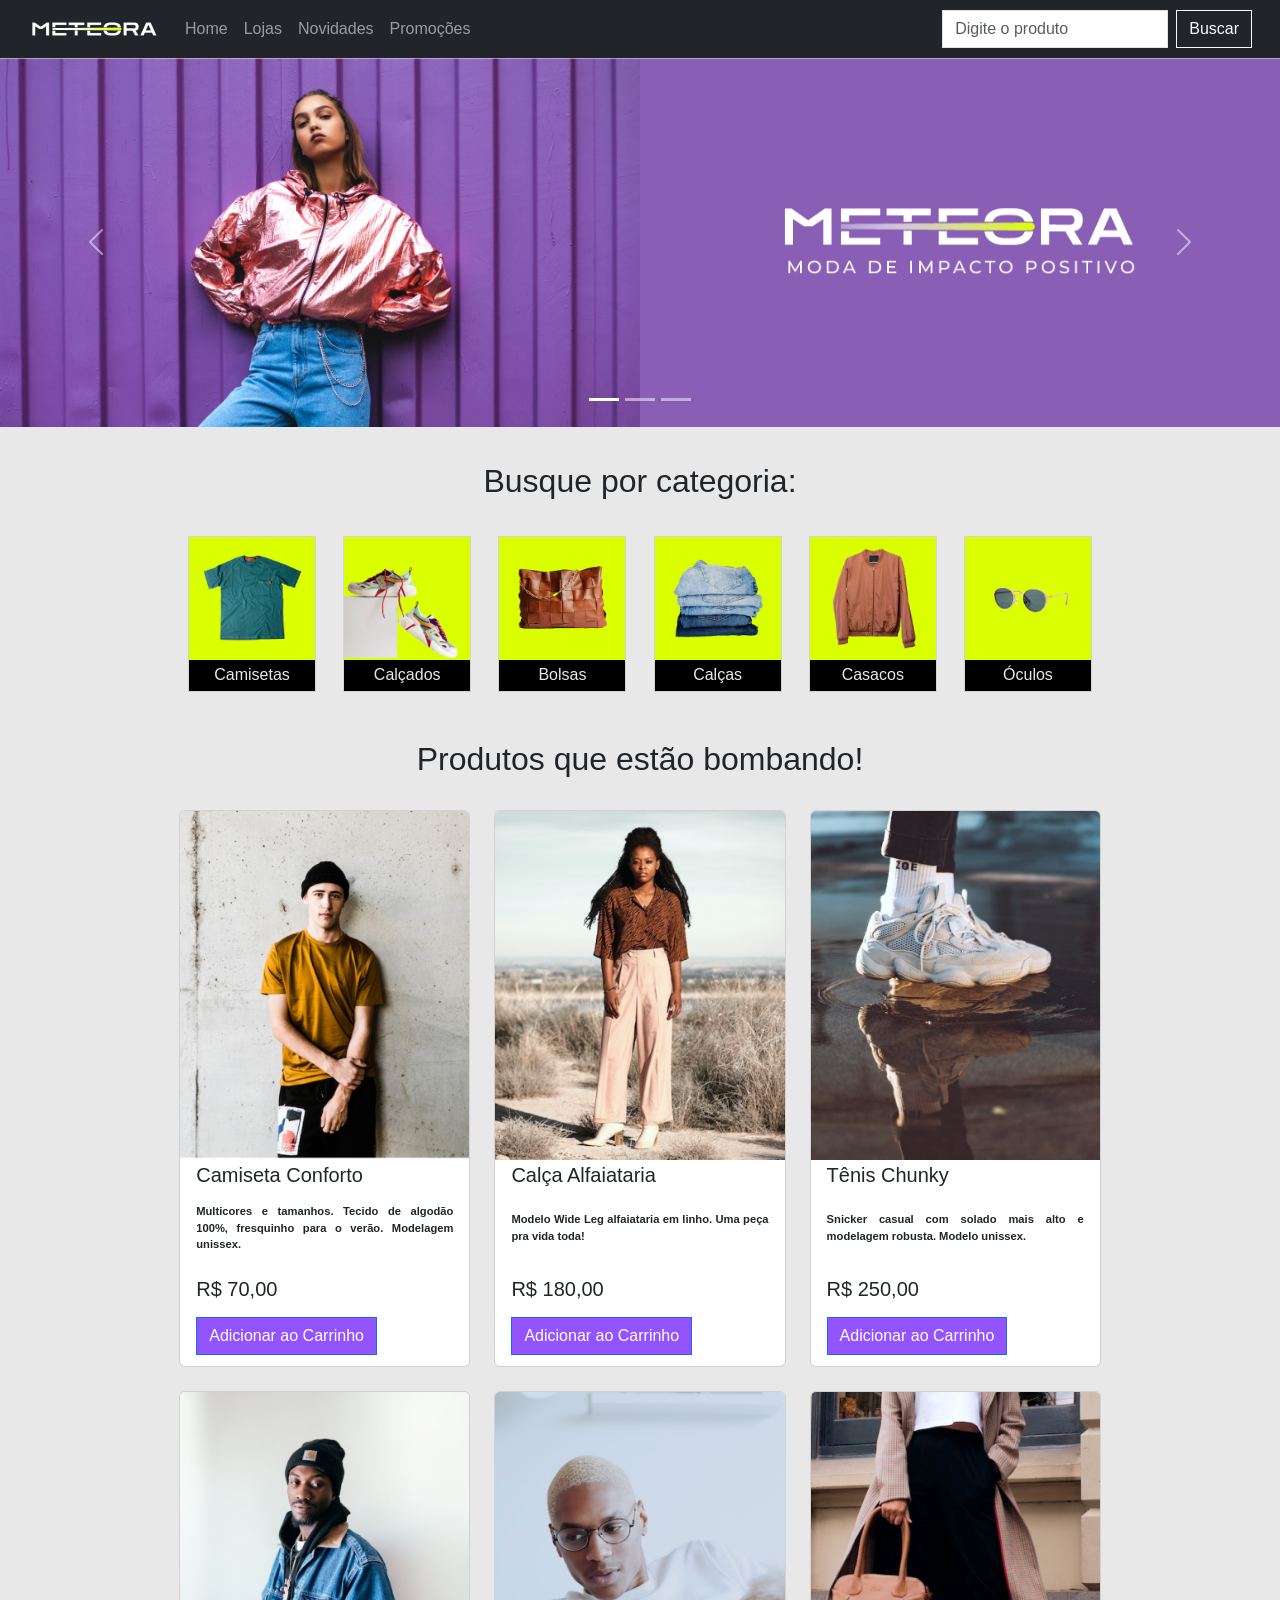
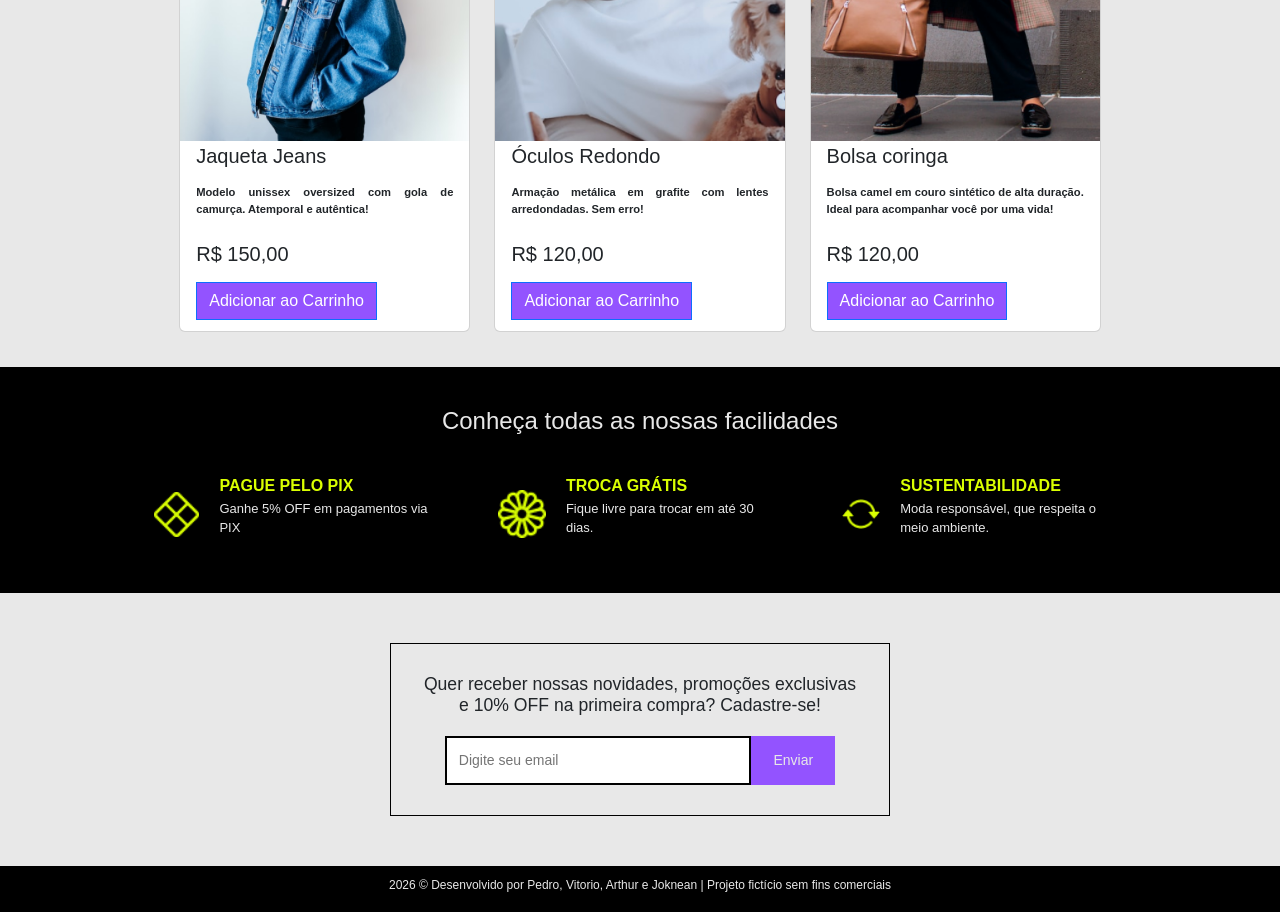
==== index.html @ ca5e9108 "Organização de codigo." ====
<!doctype html>
<html lang="pt-br">
  <head>
    <meta charset="UTF-8" />
    <meta name="viewport" content="width=device-width, initial-scale=1.0" />

    <script
      src="https://cdn.jsdelivr.net/npm/bootstrap@5.3.8/dist/js/bootstrap.bundle.min.js"
      integrity="sha384-FKyoEForCGlyvwx9Hj09JcYn3nv7wiPVlz7YYwJrWVcXK/BmnVDxM+D2scQbITxI"
      crossorigin="anonymous"
    ></script>

    <link
      href="https://cdn.jsdelivr.net/npm/bootstrap@5.3.8/dist/css/bootstrap.min.css"
      rel="stylesheet"
      integrity="sha384-sRIl4kxILFvY47J16cr9ZwB07vP4J8+LH7qKQnuqkuIAvNWLzeN8tE5YBujZqJLB"
      crossorigin="anonymous"
    />

    <link
      rel="shortcut icon"
      href="assets/Favicon-64px.png"
      type="image/x-icon"
    />

    <link rel="stylesheet" href="style/style.css" />
    <title>METEORA</title>
  </head>
  <body>
    <header>
      <nav class="navbar navbar-expand-md bg-dark navbar-dark px-3">
        <div class="container-fluid">
          <a class="navbar-brand" href="#">
            <img
              src="assets/Desktop/Logo%20desktop.png"
              alt="Meteora"
              class="d-none d-md-block"
            />
            <img
              src="assets/Mobile/Logo%20mobile.png"
              alt="Meteora"
              class="d-block d-md-none"
            />
          </a>

          <button
            class="navbar-toggler"
            type="button"
            data-bs-toggle="collapse"
            data-bs-target="#menuNavegacao"
            aria-controls="menuNavegacao"
            aria-expanded="false"
            aria-label="Abrir navegação"
          >
            <span class="navbar-toggler-icon"></span>
          </button>

          <div class="collapse navbar-collapse" id="menuNavegacao">
            <ul class="navbar-nav me-auto mb-2 mb-md-0">
              <li class="nav-item">
                <a class="nav-link active..." aria-current="page" href="#"
                  >Home</a
                >
              </li>
              <li class="nav-item">
                <a class="nav-link" href="#">Lojas</a>
              </li>
              <li class="nav-item dropdown">
                <a
                  class="nav-link dropdown"
                  href="#"
                  role="button"
                  data-bs-toggle="dropdown"
                  aria-expanded="false"
                >
                  Novidades
                </a>
                <ul class="dropdown-menu">
                  <li><a class="dropdown-item" href="#">Coleção Verão</a></li>
                  <li><a class="dropdown-item" href="#">Coleção Inverno</a></li>
                  <li><a class="dropdown-item" href="#">Coleção Outono</a></li>
                  <li><hr class="dropdown-divider" /></li>
                  <li><a class="dropdown-item" href="#">Em Alta</a></li>
                </ul>
              </li>
              <li class="nav-item">
                <a class="nav-link" href="#">Promoções</a>
              </li>
            </ul>

            <form class="d-flex" role="search">
              <input
                class="form-control me-2 rounded-0"
                type="search"
                placeholder="Digite o produto"
                aria-label="Buscar"
              />
              <button class="btn btn-outline-light rounded-0" type="submit">
                Buscar
              </button>
            </form>
          </div>
        </div>
      </nav>

      <div
        id="carouselExampleIndicators"
        class="carousel slide"
        data-bs-ride="carousel"
        data-bs-interval="5000"
      >
        <div class="carousel-indicators">
          <button
            type="button"
            data-bs-target="#carouselExampleIndicators"
            data-bs-slide-to="0"
            class="active"
            aria-current="true"
            aria-label="Slide 1"
          ></button>
          <button
            type="button"
            data-bs-target="#carouselExampleIndicators"
            data-bs-slide-to="1"
            aria-label="Slide 2"
          ></button>
          <button
            type="button"
            data-bs-target="#carouselExampleIndicators"
            data-bs-slide-to="2"
            aria-label="Slide 3"
          ></button>
        </div>
        <div class="carousel-inner">
          <!-- Slide 1 -->
          <div class="carousel-item active">
            <img
              src="assets/Desktop/Banner1.png"
              class="d-block w-100"
              alt="Banner 1"
            />
          </div>
          <!-- Slide 2 -->
          <div class="carousel-item">
            <img
              src="assets/Desktop/Banner2.png"
              class="d-block w-100"
              alt="Banner 2"
            />
            <div
              class="carousel-caption d-none d-md-block text-light"
              style="bottom: auto; top: 50%; transform: translateY(-50%)"
            >
              <h2 class="fw-bold display-5">COLEÇÃO ATEMPORAL</h2>
              <p class="fs-4">Estilo e qualidade para durar.</p>
            </div>
          </div>
          <!-- Slide 3 -->
          <div class="carousel-item">
            <img
              src="assets/Desktop/Banner3.png"
              class="d-block w-100"
              alt="Banner 3"
            />
            <div
              class="carousel-caption d-none d-md-block text-light"
              style="bottom: auto; top: 50%; transform: translateY(-50%)"
            >
              <h2 class="fw-bold display-5">COLEÇÃO ATEMPORAL</h2>
              <p class="fs-4">Alto impacto visual, baixo impacto ambiental!</p>
            </div>
          </div>
        </div>
        <button
          class="carousel-control-prev"
          type="button"
          data-bs-target="#carouselExampleIndicators"
          data-bs-slide="prev"
        >
          <span class="carousel-control-prev-icon" aria-hidden="true"></span>
          <span class="visually-hidden">Previous</span>
        </button>
        <button
          class="carousel-control-next"
          type="button"
          data-bs-target="#carouselExampleIndicators"
          data-bs-slide="next"
        >
          <span class="carousel-control-next-icon" aria-hidden="true"></span>
          <span class="visually-hidden">Next</span>
        </button>
      </div>
    </header>

    <main class="main">
      <section class="main-category">
        <h2 class="category-title">Busque por categoria:</h2>
        <div class="category__cards-container">
          <div class="card" style="width: 8rem">
            <img
              src="assets/Desktop/Categorias/Categoria camiseta.png"
              class="card-img-top"
              alt="imagem de uma camiseta"
            />
            <div class="card-body">
              <p class="card-text">Camisetas</p>
            </div>
          </div>
          <div class="card" style="width: 8rem">
            <img
              src="assets/Desktop/Categorias/Categoria Calçados.png"
              class="card-img-top"
              alt="imagem de um calçado"
            />
            <div class="card-body">
              <p class="card-text">Calçados</p>
            </div>
          </div>
          <div class="card" style="width: 8rem">
            <img
              src="assets/Desktop/Categorias/Categoria Bolsa.png"
              class="card-img-top"
              alt="imagem de uma bolsa"
            />
            <div class="card-body">
              <p class="card-text">Bolsas</p>
            </div>
          </div>
          <div class="card" style="width: 8rem">
            <img
              src="assets/Desktop/Categorias/Categoria calça.png"
              class="card-img-top"
              alt="imagem de uma calça"
            />
            <div class="card-body">
              <p class="card-text">Calças</p>
            </div>
          </div>
          <div class="card" style="width: 8rem">
            <img
              src="assets/Desktop/Categorias/Categoria casacos.png"
              class="card-img-top"
              alt="imagem de um casaco"
            />
            <div class="card-body">
              <p class="card-text">Casacos</p>
            </div>
          </div>
          <div class="card" style="width: 8rem">
            <img
              src="assets/Desktop/Categorias/Categoria óculos.png"
              class="card-img-top"
              alt="imagem de um óculos"
            />
            <div class="card-body">
              <p class="card-text">Óculos</p>
            </div>
          </div>
        </div>
      </section>

      <section class="main-products">
        <h2 class="products-title">Produtos que estão bombando!</h2>
        <div class="products__cards-container">
          <div class="card" style="width: 18.2rem">
            <img
              src="assets/Desktop/Imagens Cards/Camiseta.png"
              class="card-img-top"
              alt="imagem de uma camiseta"
            />
            <div class="card-body">
              <h5 class="card-title">Camiseta Conforto</h5>
              <p class="card-text">
                Multicores e tamanhos. Tecido de algodão 100%, fresquinho para o
                verão. Modelagem unissex.
              </p>
              <h5 class="card-title">R$ 70,00</h5>
              <a
                href="#"
                class="btn btn-primary"
                data-bs-toggle="modal"
                data-bs-target="#modalProduto"
                data-bs-name="Camiseta Conforto"
                data-bs-price="R$ 70,00"
                data-bs-text="Multicores e tamanhos. Tecido de algodão 100%, fresquinho para o verão. Modelagem
              unissex."
                data-bs-image="assets/Desktop/Imagens Cards/Camiseta.png"
                >Adicionar ao Carrinho</a
              >
            </div>
          </div>

          <div class="card" style="width: 18.2rem">
            <img
              src="assets/Desktop/Imagens Cards/Calça.png"
              class="card-img-top"
              alt="imagem de uma calça"
            />
            <div class="card-body">
              <h5 class="card-title">Calça Alfaiataria</h5>
              <p class="card-text">
                Modelo Wide Leg alfaiataria em linho. Uma peça pra vida toda!
              </p>
              <h5 class="card-title">R$ 180,00</h5>
              <a
                href="#"
                class="btn btn-primary"
                data-bs-toggle="modal"
                data-bs-target="#modalProduto"
                data-bs-name="Calça Alfaiataria"
                data-bs-price="R$ 180,00"
                data-bs-text="Modelo Wide Leg alfaiataria em linho. Uma peça pra vida toda!"
                data-bs-image="assets/Desktop/Imagens Cards/Calça.png"
                >Adicionar ao Carrinho</a
              >
            </div>
          </div>

          <div class="card" style="width: 18.2rem">
            <img
              src="assets/Desktop/Imagens Cards/Tenis.png"
              class="card-img-top"
              alt="imagem de um tênis chunky"
            />
            <div class="card-body">
              <h5 class="card-title">Tênis Chunky</h5>
              <p class="card-text">
                Snicker casual com solado mais alto e modelagem robusta. Modelo
                unissex.
              </p>
              <h5 class="card-title">R$ 250,00</h5>
              <a
                href="#"
                class="btn btn-primary"
                data-bs-toggle="modal"
                data-bs-target="#modalProduto"
                data-bs-name="Tênis Chunky"
                data-bs-price="R$ 250,00"
                data-bs-text="Snicker casual com solado mais alto e modelagem robusta. Modelo unissex."
                data-bs-image="assets/Desktop/Imagens Cards/Tenis.png"
                >Adicionar ao Carrinho</a
              >
            </div>
          </div>

          <div class="card" style="width: 18.2rem">
            <img
              src="assets/Desktop/Imagens Cards/Jaqueta.png"
              class="card-img-top"
              alt="imagem de uma jaqueta jeans"
            />
            <div class="card-body">
              <h5 class="card-title">Jaqueta Jeans</h5>
              <p class="card-text">
                Modelo unissex oversized com gola de camurça. Atemporal e
                autêntica!
              </p>
              <h5 class="card-title">R$ 150,00</h5>
              <a
                href="#"
                class="btn btn-primary"
                data-bs-toggle="modal"
                data-bs-target="#modalProduto"
                data-bs-name="Jaqueta Jeans"
                data-bs-price="R$ 150,00"
                data-bs-text="Modelo unissex oversized com gola de camurça. Atemporal e autêntica!"
                data-bs-image="assets/Desktop/Imagens Cards/Jaqueta.png"
                >Adicionar ao Carrinho</a
              >
            </div>
          </div>

          <div class="card" style="width: 18.2rem">
            <img
              src="assets/Desktop/Imagens Cards/óculos.png"
              class="card-img-top"
              alt="imagem de um óculos redondo"
            />
            <div class="card-body">
              <h5 class="card-title">Óculos Redondo</h5>
              <p class="card-text">
                Armação metálica em grafite com lentes arredondadas. Sem erro!
              </p>
              <h5 class="card-title">R$ 120,00</h5>
              <a
                href="#"
                class="btn btn-primary"
                data-bs-toggle="modal"
                data-bs-target="#modalProduto"
                data-bs-name="Óculos Redondo"
                data-bs-price="R$ 120,00"
                data-bs-text="Armação metálica em grafite com lentes arredondadas. Sem erro!"
                data-bs-image="assets/Desktop/Imagens Cards/óculos.png"
                >Adicionar ao Carrinho</a
              >
            </div>
          </div>
          <div class="card" style="width: 18.2rem">
            <img
              src="assets/Desktop/Imagens Cards/Bolsa.png"
              class="card-img-top"
              alt="imagem de uma bolsa de couro sintético marrom"
            />
            <div class="card-body">
              <h5 class="card-title">Bolsa coringa</h5>
              <p class="card-text">
                Bolsa camel em couro sintético de alta duração. Ideal para
                acompanhar você por uma vida!
              </p>
              <h5 class="card-title">R$ 120,00</h5>
              <a
                href="#"
                class="btn btn-primary"
                data-bs-toggle="modal"
                data-bs-target="#modalProduto"
                data-bs-name="Bolsa coringa"
                data-bs-price="R$ 120,00"
                data-bs-text="Bolsa camel em couro sintético de alta duração. Ideal para acompanhar você por uma
              vida!"
                data-bs-image="assets/Desktop/Imagens Cards/Bolsa.png"
                >Adicionar ao Carrinho</a
              >
            </div>
          </div>
        </div>
      </section>
    </main>

    <footer>
      <div id="footer_One">
        <h2 class="footer_header">Conheça todas as nossas facilidades</h2>
        <div class="cards-footer">
          <div class="card-1">
            <img
              class="img-footer"
              src="assets/Desktop/Ícones/x-diamond.png"
              alt="Ícone Pix"
            />
            <div class="textos_footer">
              <h4 class="footer-yellow-font">PAGUE PELO PIX</h4>
              <p>Ganhe 5% OFF em pagamentos via PIX</p>
            </div>
          </div>
          <div class="card-2">
            <img
              class="img-footer"
              src="assets/Desktop/Ícones/flower1.png"
              alt="Ícone Troca"
            />
            <div class="textos_footer">
              <h4 class="footer-yellow-font">TROCA GRÁTIS</h4>
              <p>Fique livre para trocar em até 30 dias.</p>
            </div>
          </div>
          <div class="card-3">
            <img
              class="img-footer"
              src="assets/Desktop/Ícones/arrow-repeat.png"
              alt="Ícone Sustentabilidade"
            />
            <div class="textos_footer">
              <h4 class="footer-yellow-font">SUSTENTABILIDADE</h4>
              <p>Moda responsável, que respeita o meio ambiente.</p>
            </div>
          </div>
        </div>
      </div>
      <div id="footer_Two">
        <div>
          <h3>
            Quer receber nossas novidades, promoções exclusivas e 10% OFF na
            primeira compra? Cadastre-se!
          </h3>
          <form>
            <input
              id="input_value_email"
              placeholder="Digite seu email"
              type="email"
            />

            <button id="input_button_send">Enviar</button>
          </form>
        </div>
      </div>
      <div id="footer_Three">
        <h3>
          2026 © Desenvolvido por Pedro, Vitorio, Arthur e Joknean | Projeto
          fictício sem fins comerciais
        </h3>
      </div>
    </footer>

    <!--modal produtos -->
  </body>
</html>
---- style/style.css ----
@import url(layout/layout.css);
@import url(layout/main.css);
@import url(layout/footer.css);
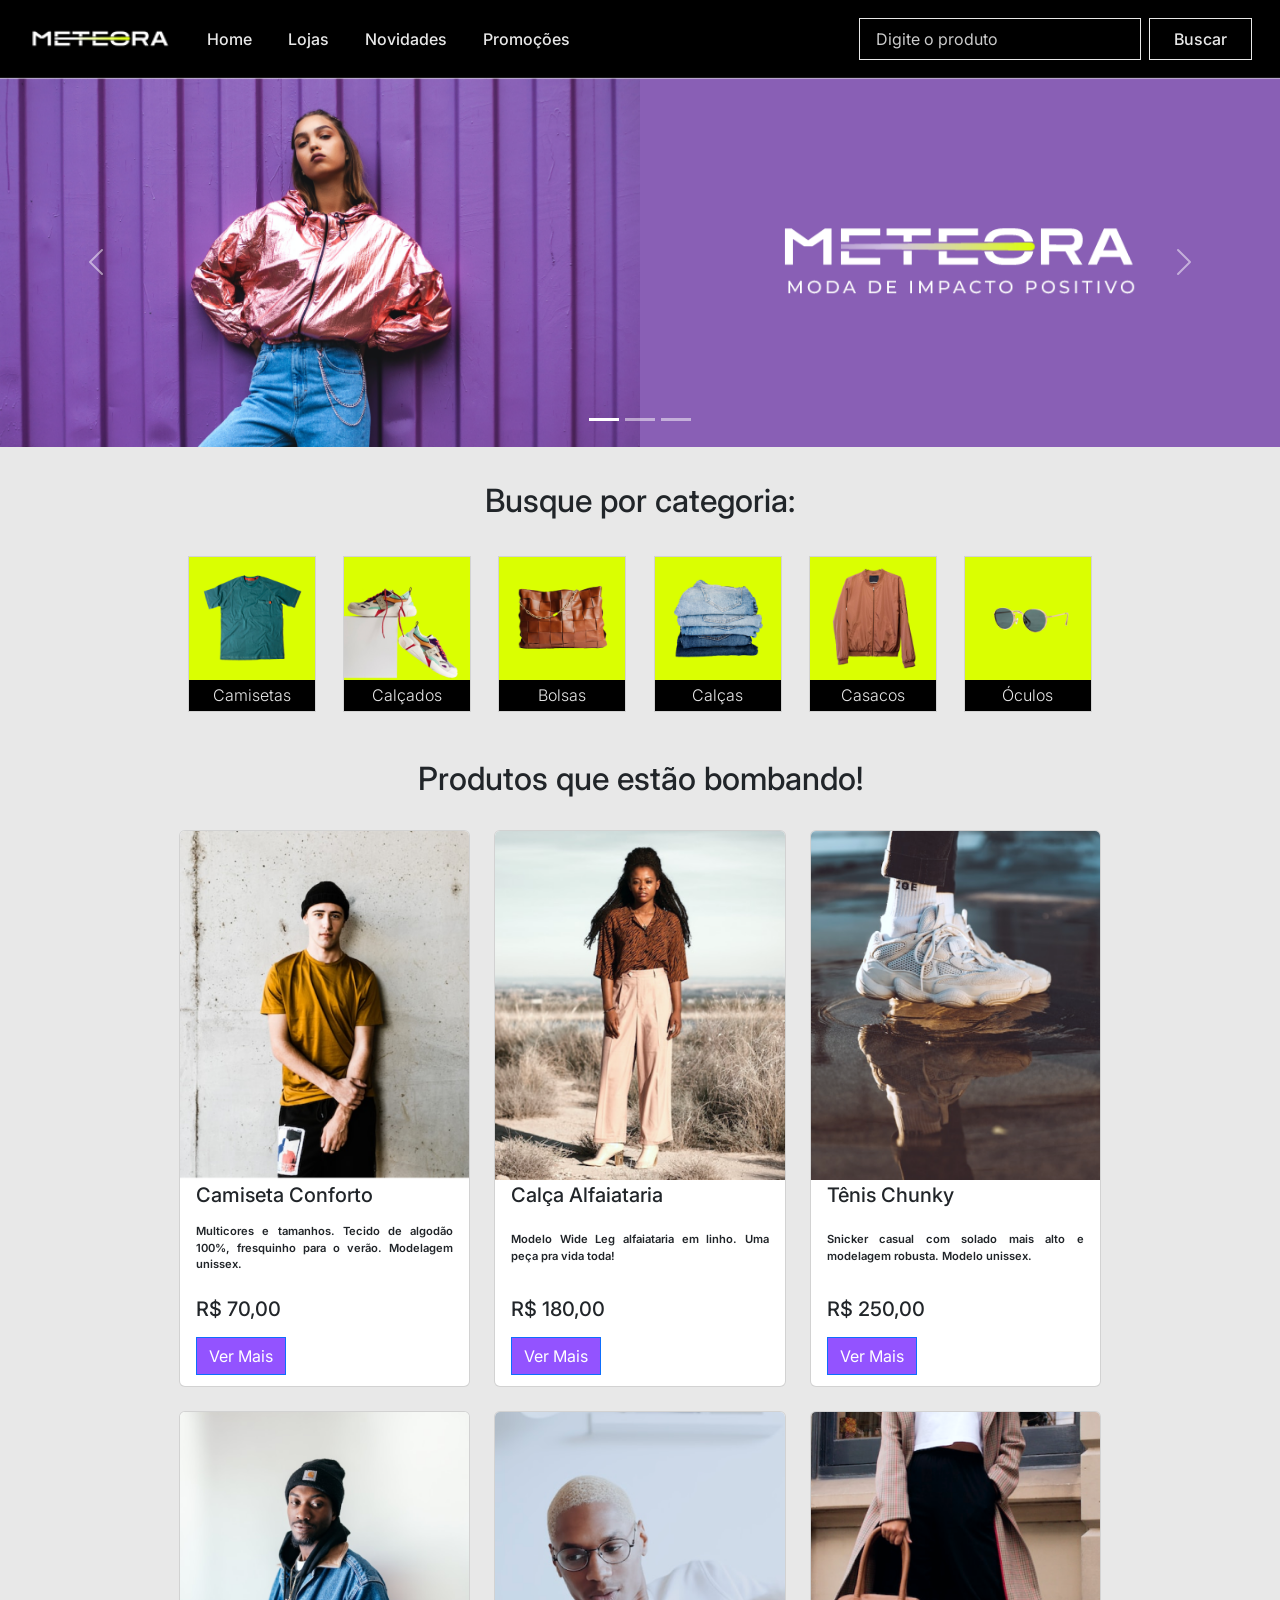
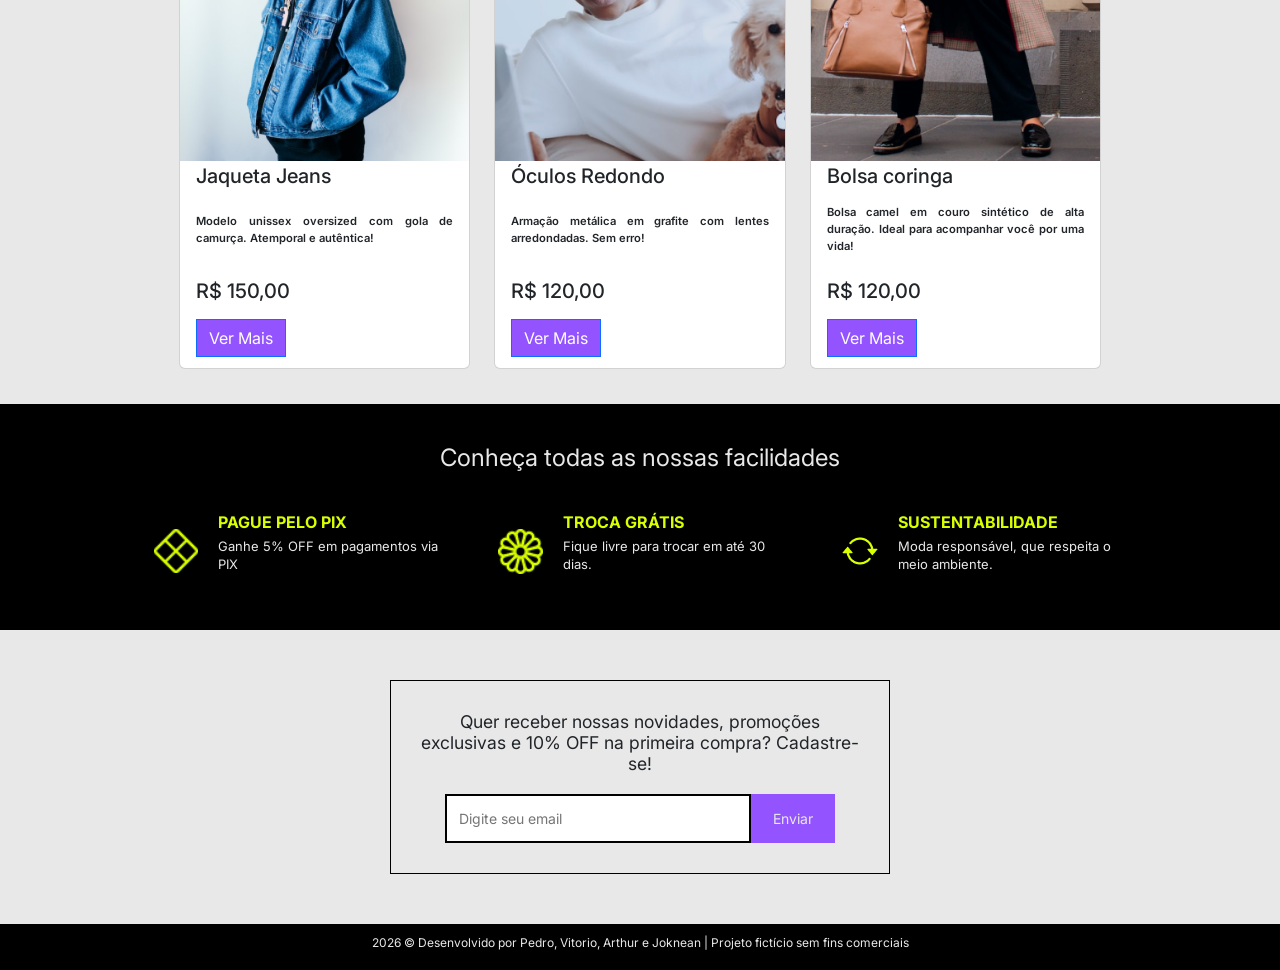
==== commit f4ef3ec7: "UPDT main-04_Finalização total header e ajustes main" ====
--- a/index.html
+++ b/index.html
@@ -1,495 +1,272 @@
 <!doctype html>
 <html lang="pt-br">
-  <head>
-    <meta charset="UTF-8" />
-    <meta name="viewport" content="width=device-width, initial-scale=1.0" />
-
-    <script
-      src="https://cdn.jsdelivr.net/npm/bootstrap@5.3.8/dist/js/bootstrap.bundle.min.js"
-      integrity="sha384-FKyoEForCGlyvwx9Hj09JcYn3nv7wiPVlz7YYwJrWVcXK/BmnVDxM+D2scQbITxI"
-      crossorigin="anonymous"
-    ></script>
-
-    <link
-      href="https://cdn.jsdelivr.net/npm/bootstrap@5.3.8/dist/css/bootstrap.min.css"
-      rel="stylesheet"
-      integrity="sha384-sRIl4kxILFvY47J16cr9ZwB07vP4J8+LH7qKQnuqkuIAvNWLzeN8tE5YBujZqJLB"
-      crossorigin="anonymous"
-    />
-
-    <link
-      rel="shortcut icon"
-      href="assets/Favicon-64px.png"
-      type="image/x-icon"
-    />
-
-    <link rel="stylesheet" href="style/style.css" />
-    <title>METEORA</title>
-  </head>
-  <body>
-    <header>
-      <nav class="navbar navbar-expand-md bg-dark navbar-dark px-3">
-        <div class="container-fluid">
-          <a class="navbar-brand" href="#">
-            <img
-              src="assets/Desktop/Logo%20desktop.png"
-              alt="Meteora"
-              class="d-none d-md-block"
-            />
-            <img
-              src="assets/Mobile/Logo%20mobile.png"
-              alt="Meteora"
-              class="d-block d-md-none"
-            />
-          </a>
-
-          <button
-            class="navbar-toggler"
-            type="button"
-            data-bs-toggle="collapse"
-            data-bs-target="#menuNavegacao"
-            aria-controls="menuNavegacao"
-            aria-expanded="false"
-            aria-label="Abrir navegação"
-          >
-            <span class="navbar-toggler-icon"></span>
-          </button>
-
-          <div class="collapse navbar-collapse" id="menuNavegacao">
-            <ul class="navbar-nav me-auto mb-2 mb-md-0">
-              <li class="nav-item">
-                <a class="nav-link active..." aria-current="page" href="#"
-                  >Home</a
-                >
-              </li>
-              <li class="nav-item">
-                <a class="nav-link" href="#">Lojas</a>
-              </li>
-              <li class="nav-item dropdown">
-                <a
-                  class="nav-link dropdown"
-                  href="#"
-                  role="button"
-                  data-bs-toggle="dropdown"
-                  aria-expanded="false"
-                >
-                  Novidades
-                </a>
-                <ul class="dropdown-menu">
-                  <li><a class="dropdown-item" href="#">Coleção Verão</a></li>
-                  <li><a class="dropdown-item" href="#">Coleção Inverno</a></li>
-                  <li><a class="dropdown-item" href="#">Coleção Outono</a></li>
-                  <li><hr class="dropdown-divider" /></li>
-                  <li><a class="dropdown-item" href="#">Em Alta</a></li>
-                </ul>
-              </li>
-              <li class="nav-item">
-                <a class="nav-link" href="#">Promoções</a>
-              </li>
-            </ul>
-
-            <form class="d-flex" role="search">
-              <input
-                class="form-control me-2 rounded-0"
-                type="search"
-                placeholder="Digite o produto"
-                aria-label="Buscar"
-              />
-              <button class="btn btn-outline-light rounded-0" type="submit">
-                Buscar
-              </button>
-            </form>
-          </div>
-        </div>
-      </nav>
-
-      <div
-        id="carouselExampleIndicators"
-        class="carousel slide"
-        data-bs-ride="carousel"
-        data-bs-interval="5000"
-      >
-        <div class="carousel-indicators">
-          <button
-            type="button"
-            data-bs-target="#carouselExampleIndicators"
-            data-bs-slide-to="0"
-            class="active"
-            aria-current="true"
-            aria-label="Slide 1"
-          ></button>
-          <button
-            type="button"
-            data-bs-target="#carouselExampleIndicators"
-            data-bs-slide-to="1"
-            aria-label="Slide 2"
-          ></button>
-          <button
-            type="button"
-            data-bs-target="#carouselExampleIndicators"
-            data-bs-slide-to="2"
-            aria-label="Slide 3"
-          ></button>
-        </div>
-        <div class="carousel-inner">
-          <!-- Slide 1 -->
-          <div class="carousel-item active">
-            <img
-              src="assets/Desktop/Banner1.png"
-              class="d-block w-100"
-              alt="Banner 1"
-            />
-          </div>
-          <!-- Slide 2 -->
-          <div class="carousel-item">
-            <img
-              src="assets/Desktop/Banner2.png"
-              class="d-block w-100"
-              alt="Banner 2"
-            />
-            <div
-              class="carousel-caption d-none d-md-block text-light"
-              style="bottom: auto; top: 50%; transform: translateY(-50%)"
-            >
-              <h2 class="fw-bold display-5">COLEÇÃO ATEMPORAL</h2>
-              <p class="fs-4">Estilo e qualidade para durar.</p>
-            </div>
-          </div>
-          <!-- Slide 3 -->
-          <div class="carousel-item">
-            <img
-              src="assets/Desktop/Banner3.png"
-              class="d-block w-100"
-              alt="Banner 3"
-            />
-            <div
-              class="carousel-caption d-none d-md-block text-light"
-              style="bottom: auto; top: 50%; transform: translateY(-50%)"
-            >
-              <h2 class="fw-bold display-5">COLEÇÃO ATEMPORAL</h2>
-              <p class="fs-4">Alto impacto visual, baixo impacto ambiental!</p>
-            </div>
-          </div>
-        </div>
-        <button
-          class="carousel-control-prev"
-          type="button"
-          data-bs-target="#carouselExampleIndicators"
-          data-bs-slide="prev"
-        >
-          <span class="carousel-control-prev-icon" aria-hidden="true"></span>
-          <span class="visually-hidden">Previous</span>
+
+<head>
+  <meta charset="UTF-8" />
+  <meta name="viewport" content="width=device-width, initial-scale=1.0" />
+
+  <link href="https://cdn.jsdelivr.net/npm/bootstrap@5.3.3/dist/css/bootstrap.min.css" rel="stylesheet"
+    integrity="sha384-QWTKZyjpPEjISv5WaRU9OFeRpok6YctnYmDr5pNlyT2bRjXh0JMhjY6hW+ALEwIH" crossorigin="anonymous">
+
+  <link rel="stylesheet" href="style/style.css" />
+  <link rel="shortcut icon" href="assets/Favicon-64px.png" type="image/x-icon" />
+  <title>METEORA</title>
+  <script src="https://cdn.jsdelivr.net/npm/bootstrap@5.3.3/dist/js/bootstrap.bundle.min.js"
+    integrity="sha384-YvpcrYf0tY3lHB60NNkmXc5s9fDVZLESaAA55NDzOxhy9GkcIdslK1eN7N6jIeHz" crossorigin="anonymous"
+    defer></script>
+</head>
+
+<body>
+  <header>
+    <nav class="navbar navbar-expand-md bg-dark navbar-dark px-3">
+      <div class="container-fluid">
+
+        <a class="navbar-brand" href="#">
+          <img src="assets/Desktop/Logo%20desktop.png" alt="Meteora" class="d-none d-md-block" />
+          <img src="assets/Mobile/Logo%20mobile.png" alt="Meteora" class="d-block d-md-none" />
+        </a>
+
+
+        <button class="navbar-toggler" type="button" data-bs-toggle="collapse" data-bs-target="#menuNavegacao"
+          aria-controls="menuNavegacao" aria-expanded="false" aria-label="Abrir navegação">
+          <span class="navbar-toggler-icon"></span>
         </button>
-        <button
-          class="carousel-control-next"
-          type="button"
-          data-bs-target="#carouselExampleIndicators"
-          data-bs-slide="next"
-        >
-          <span class="carousel-control-next-icon" aria-hidden="true"></span>
-          <span class="visually-hidden">Next</span>
-        </button>
-      </div>
-    </header>
-
-    <main class="main">
-      <section class="main-category">
-        <h2 class="category-title">Busque por categoria:</h2>
-        <div class="category__cards-container">
-          <div class="card" style="width: 8rem">
-            <img
-              src="assets/Desktop/Categorias/Categoria camiseta.png"
-              class="card-img-top"
-              alt="imagem de uma camiseta"
-            />
-            <div class="card-body">
-              <p class="card-text">Camisetas</p>
-            </div>
-          </div>
-          <div class="card" style="width: 8rem">
-            <img
-              src="assets/Desktop/Categorias/Categoria Calçados.png"
-              class="card-img-top"
-              alt="imagem de um calçado"
-            />
-            <div class="card-body">
-              <p class="card-text">Calçados</p>
-            </div>
-          </div>
-          <div class="card" style="width: 8rem">
-            <img
-              src="assets/Desktop/Categorias/Categoria Bolsa.png"
-              class="card-img-top"
-              alt="imagem de uma bolsa"
-            />
-            <div class="card-body">
-              <p class="card-text">Bolsas</p>
-            </div>
-          </div>
-          <div class="card" style="width: 8rem">
-            <img
-              src="assets/Desktop/Categorias/Categoria calça.png"
-              class="card-img-top"
-              alt="imagem de uma calça"
-            />
-            <div class="card-body">
-              <p class="card-text">Calças</p>
-            </div>
-          </div>
-          <div class="card" style="width: 8rem">
-            <img
-              src="assets/Desktop/Categorias/Categoria casacos.png"
-              class="card-img-top"
-              alt="imagem de um casaco"
-            />
-            <div class="card-body">
-              <p class="card-text">Casacos</p>
-            </div>
-          </div>
-          <div class="card" style="width: 8rem">
-            <img
-              src="assets/Desktop/Categorias/Categoria óculos.png"
-              class="card-img-top"
-              alt="imagem de um óculos"
-            />
-            <div class="card-body">
-              <p class="card-text">Óculos</p>
-            </div>
-          </div>
-        </div>
-      </section>
-
-      <section class="main-products">
-        <h2 class="products-title">Produtos que estão bombando!</h2>
-        <div class="products__cards-container">
-          <div class="card" style="width: 18.2rem">
-            <img
-              src="assets/Desktop/Imagens Cards/Camiseta.png"
-              class="card-img-top"
-              alt="imagem de uma camiseta"
-            />
-            <div class="card-body">
-              <h5 class="card-title">Camiseta Conforto</h5>
-              <p class="card-text">
-                Multicores e tamanhos. Tecido de algodão 100%, fresquinho para o
-                verão. Modelagem unissex.
-              </p>
-              <h5 class="card-title">R$ 70,00</h5>
-              <a
-                href="#"
-                class="btn btn-primary"
-                data-bs-toggle="modal"
-                data-bs-target="#modalProduto"
-                data-bs-name="Camiseta Conforto"
-                data-bs-price="R$ 70,00"
-                data-bs-text="Multicores e tamanhos. Tecido de algodão 100%, fresquinho para o verão. Modelagem
-              unissex."
-                data-bs-image="assets/Desktop/Imagens Cards/Camiseta.png"
-                >Adicionar ao Carrinho</a
-              >
-            </div>
-          </div>
-
-          <div class="card" style="width: 18.2rem">
-            <img
-              src="assets/Desktop/Imagens Cards/Calça.png"
-              class="card-img-top"
-              alt="imagem de uma calça"
-            />
-            <div class="card-body">
-              <h5 class="card-title">Calça Alfaiataria</h5>
-              <p class="card-text">
-                Modelo Wide Leg alfaiataria em linho. Uma peça pra vida toda!
-              </p>
-              <h5 class="card-title">R$ 180,00</h5>
-              <a
-                href="#"
-                class="btn btn-primary"
-                data-bs-toggle="modal"
-                data-bs-target="#modalProduto"
-                data-bs-name="Calça Alfaiataria"
-                data-bs-price="R$ 180,00"
-                data-bs-text="Modelo Wide Leg alfaiataria em linho. Uma peça pra vida toda!"
-                data-bs-image="assets/Desktop/Imagens Cards/Calça.png"
-                >Adicionar ao Carrinho</a
-              >
-            </div>
-          </div>
-
-          <div class="card" style="width: 18.2rem">
-            <img
-              src="assets/Desktop/Imagens Cards/Tenis.png"
-              class="card-img-top"
-              alt="imagem de um tênis chunky"
-            />
-            <div class="card-body">
-              <h5 class="card-title">Tênis Chunky</h5>
-              <p class="card-text">
-                Snicker casual com solado mais alto e modelagem robusta. Modelo
-                unissex.
-              </p>
-              <h5 class="card-title">R$ 250,00</h5>
-              <a
-                href="#"
-                class="btn btn-primary"
-                data-bs-toggle="modal"
-                data-bs-target="#modalProduto"
-                data-bs-name="Tênis Chunky"
-                data-bs-price="R$ 250,00"
-                data-bs-text="Snicker casual com solado mais alto e modelagem robusta. Modelo unissex."
-                data-bs-image="assets/Desktop/Imagens Cards/Tenis.png"
-                >Adicionar ao Carrinho</a
-              >
-            </div>
-          </div>
-
-          <div class="card" style="width: 18.2rem">
-            <img
-              src="assets/Desktop/Imagens Cards/Jaqueta.png"
-              class="card-img-top"
-              alt="imagem de uma jaqueta jeans"
-            />
-            <div class="card-body">
-              <h5 class="card-title">Jaqueta Jeans</h5>
-              <p class="card-text">
-                Modelo unissex oversized com gola de camurça. Atemporal e
-                autêntica!
-              </p>
-              <h5 class="card-title">R$ 150,00</h5>
-              <a
-                href="#"
-                class="btn btn-primary"
-                data-bs-toggle="modal"
-                data-bs-target="#modalProduto"
-                data-bs-name="Jaqueta Jeans"
-                data-bs-price="R$ 150,00"
-                data-bs-text="Modelo unissex oversized com gola de camurça. Atemporal e autêntica!"
-                data-bs-image="assets/Desktop/Imagens Cards/Jaqueta.png"
-                >Adicionar ao Carrinho</a
-              >
-            </div>
-          </div>
-
-          <div class="card" style="width: 18.2rem">
-            <img
-              src="assets/Desktop/Imagens Cards/óculos.png"
-              class="card-img-top"
-              alt="imagem de um óculos redondo"
-            />
-            <div class="card-body">
-              <h5 class="card-title">Óculos Redondo</h5>
-              <p class="card-text">
-                Armação metálica em grafite com lentes arredondadas. Sem erro!
-              </p>
-              <h5 class="card-title">R$ 120,00</h5>
-              <a
-                href="#"
-                class="btn btn-primary"
-                data-bs-toggle="modal"
-                data-bs-target="#modalProduto"
-                data-bs-name="Óculos Redondo"
-                data-bs-price="R$ 120,00"
-                data-bs-text="Armação metálica em grafite com lentes arredondadas. Sem erro!"
-                data-bs-image="assets/Desktop/Imagens Cards/óculos.png"
-                >Adicionar ao Carrinho</a
-              >
-            </div>
-          </div>
-          <div class="card" style="width: 18.2rem">
-            <img
-              src="assets/Desktop/Imagens Cards/Bolsa.png"
-              class="card-img-top"
-              alt="imagem de uma bolsa de couro sintético marrom"
-            />
-            <div class="card-body">
-              <h5 class="card-title">Bolsa coringa</h5>
-              <p class="card-text">
-                Bolsa camel em couro sintético de alta duração. Ideal para
-                acompanhar você por uma vida!
-              </p>
-              <h5 class="card-title">R$ 120,00</h5>
-              <a
-                href="#"
-                class="btn btn-primary"
-                data-bs-toggle="modal"
-                data-bs-target="#modalProduto"
-                data-bs-name="Bolsa coringa"
-                data-bs-price="R$ 120,00"
-                data-bs-text="Bolsa camel em couro sintético de alta duração. Ideal para acompanhar você por uma
-              vida!"
-                data-bs-image="assets/Desktop/Imagens Cards/Bolsa.png"
-                >Adicionar ao Carrinho</a
-              >
-            </div>
-          </div>
-        </div>
-      </section>
-    </main>
-
-    <footer>
-      <div id="footer_One">
-        <h2 class="footer_header">Conheça todas as nossas facilidades</h2>
-        <div class="cards-footer">
-          <div class="card-1">
-            <img
-              class="img-footer"
-              src="assets/Desktop/Ícones/x-diamond.png"
-              alt="Ícone Pix"
-            />
-            <div class="textos_footer">
-              <h4 class="footer-yellow-font">PAGUE PELO PIX</h4>
-              <p>Ganhe 5% OFF em pagamentos via PIX</p>
-            </div>
-          </div>
-          <div class="card-2">
-            <img
-              class="img-footer"
-              src="assets/Desktop/Ícones/flower1.png"
-              alt="Ícone Troca"
-            />
-            <div class="textos_footer">
-              <h4 class="footer-yellow-font">TROCA GRÁTIS</h4>
-              <p>Fique livre para trocar em até 30 dias.</p>
-            </div>
-          </div>
-          <div class="card-3">
-            <img
-              class="img-footer"
-              src="assets/Desktop/Ícones/arrow-repeat.png"
-              alt="Ícone Sustentabilidade"
-            />
-            <div class="textos_footer">
-              <h4 class="footer-yellow-font">SUSTENTABILIDADE</h4>
-              <p>Moda responsável, que respeita o meio ambiente.</p>
-            </div>
-          </div>
-        </div>
-      </div>
-      <div id="footer_Two">
-        <div>
-          <h3>
-            Quer receber nossas novidades, promoções exclusivas e 10% OFF na
-            primeira compra? Cadastre-se!
-          </h3>
-          <form>
-            <input
-              id="input_value_email"
-              placeholder="Digite seu email"
-              type="email"
-            />
-
-            <button id="input_button_send">Enviar</button>
+
+
+        <div class="collapse navbar-collapse" id="menuNavegacao">
+          <ul class="navbar-nav me-auto mb-2 mb-md-0">
+            <li class="nav-item">
+              <a class="nav-link active..." aria-current="page" href="#">Home</a>
+            </li>
+            <li class="nav-item">
+              <a class="nav-link" href="#">Lojas</a>
+            </li>
+            <li class="nav-item dropdown">
+              <a class="nav-link dropdown" href="#" role="button" data-bs-toggle="dropdown" aria-expanded="false">
+                Novidades
+              </a>
+              <ul class="dropdown-menu">
+                <li><a class="dropdown-item" href="#catalog">Coleção Verão</a></li>
+                <li><a class="dropdown-item" href="#catalog">Coleção Inverno</a></li>
+                <li><a class="dropdown-item" href="#catalog">Coleção Outono</a></li>
+                <li>
+                  <hr class="dropdown-divider">
+                </li>
+                <li><a class="dropdown-item" href="#catalog">Em Alta</a></li>
+              </ul>
+            </li>
+            <li class="nav-item">
+              <a class="nav-link" href="#footer_Two">Promoções</a>
+            </li>
+          </ul>
+
+          <form class="d-flex" role="search">
+            <input class="form-control me-2 rounded-0" type="search" placeholder="Digite o produto" aria-label="Buscar">
+            <button class="btn btn-outline-light rounded-0" type="submit">Buscar</button>
           </form>
         </div>
       </div>
-      <div id="footer_Three">
+    </nav>
+
+
+    <div id="carouselExampleIndicators" class="carousel slide" data-bs-ride="carousel" data-bs-interval="5000">
+      <div class="carousel-indicators">
+        <button type="button" data-bs-target="#carouselExampleIndicators" data-bs-slide-to="0" class="active"
+          aria-current="true" aria-label="Slide 1"></button>
+        <button type="button" data-bs-target="#carouselExampleIndicators" data-bs-slide-to="1"
+          aria-label="Slide 2"></button>
+        <button type="button" data-bs-target="#carouselExampleIndicators" data-bs-slide-to="2"
+          aria-label="Slide 3"></button>
+      </div>
+      <div class="carousel-inner">
+        <!-- Slide 1 -->
+        <div class="carousel-item active">
+          <img src="assets/Desktop/Banner1.png" class="d-block w-100" alt="Banner 1">
+        </div>
+        <!-- Slide 2 -->
+        <div class="carousel-item">
+          <img src="assets/Desktop/Banner2.png" class="d-block w-100" alt="Banner 2">
+          <div class="carousel-caption d-none d-md-block text-light"
+            style="bottom: auto; top: 50%; transform: translateY(-50%);">
+            <h2 class="fw-bold display-5">COLEÇÃO ATEMPORAL</h2>
+            <p class="fs-4">Estilo e qualidade para durar.</p>
+          </div>
+        </div>
+        <!-- Slide 3 -->
+        <div class="carousel-item">
+          <img src="assets/Desktop/Banner3.png" class="d-block w-100" alt="Banner 3">
+          <div class="carousel-caption d-none d-md-block text-light"
+            style="bottom: auto; top: 50%; transform: translateY(-50%);">
+            <h2 class="fw-bold display-5">COLEÇÃO ATEMPORAL</h2>
+            <p class="fs-4">Alto impacto visual, baixo impacto ambiental!</p>
+          </div>
+        </div>
+      </div>
+      <button class="carousel-control-prev" type="button" data-bs-target="#carouselExampleIndicators"
+        data-bs-slide="prev">
+        <span class="carousel-control-prev-icon" aria-hidden="true"></span>
+        <span class="visually-hidden">Previous</span>
+      </button>
+      <button class="carousel-control-next" type="button" data-bs-target="#carouselExampleIndicators"
+        data-bs-slide="next">
+        <span class="carousel-control-next-icon" aria-hidden="true"></span>
+        <span class="visually-hidden">Next</span>
+      </button>
+    </div>
+  </header>
+
+  <main class="main">
+    <section class="main-category">
+      <h2 class="category-title">Busque por categoria:</h2>
+      <div class="category__cards-container">
+        <div class="card" style="width: 8rem;">
+          <img src="assets/Desktop/Categorias/Categoria camiseta.png" class="card-img-top" alt="imagem de uma camiseta">
+          <div class="card-body">
+            <p class="card-text">Camisetas</p>
+          </div>
+        </div>
+        <div class="card" style="width: 8rem;">
+          <img src="assets/Desktop/Categorias/Categoria Calçados.png" class="card-img-top" alt="imagem de um calçado">
+          <div class="card-body">
+            <p class="card-text">Calçados</p>
+          </div>
+        </div>
+        <div class="card" style="width: 8rem;">
+          <img src="assets/Desktop/Categorias/Categoria Bolsa.png" class="card-img-top" alt="imagem de uma bolsa">
+          <div class="card-body">
+            <p class="card-text">Bolsas</p>
+          </div>
+        </div>
+        <div class="card" style="width: 8rem;">
+          <img src="assets/Desktop/Categorias/Categoria calça.png" class="card-img-top" alt="imagem de uma calça">
+          <div class="card-body">
+            <p class="card-text">Calças</p>
+          </div>
+        </div>
+        <div class="card" style="width: 8rem;">
+          <img src="assets/Desktop/Categorias/Categoria casacos.png" class="card-img-top" alt="imagem de um casaco">
+          <div class="card-body">
+            <p class="card-text">Casacos</p>
+          </div>
+        </div>
+        <div class="card" style="width: 8rem;">
+          <img src="assets/Desktop/Categorias/Categoria óculos.png" class="card-img-top" alt="imagem de um óculos">
+          <div class="card-body">
+            <p class="card-text">Óculos</p>
+          </div>
+        </div>
+      </div>
+    </section>
+
+    <section id="catalog" class="main-products">
+      <h2 class="products-title">Produtos que estão bombando!</h2>
+      <div class="products__cards-container">
+        <div class="card" style="width: 18.2rem">
+          <img src="assets/Desktop/Imagens Cards/Camiseta.png" class="card-img-top" alt="imagem de uma camiseta">
+          <div class="card-body">
+            <h5 class="card-title">Camiseta Conforto</h5>
+            <p class="card-text">Multicores e tamanhos. Tecido de algodão 100%, fresquinho para o verão. Modelagem
+              unissex.</p>
+            <h5 class="card-title">R$ 70,00</h5>
+            <a href="#" class="btn btn-primary">Ver Mais</a>
+          </div>
+        </div>
+        <div class="card" style="width: 18.2rem">
+          <img src="assets/Desktop/Imagens Cards/Calça.png" class="card-img-top" alt="imagem de uma calça">
+          <div class="card-body">
+            <h5 class="card-title">Calça Alfaiataria</h5>
+            <p class="card-text">Modelo Wide Leg alfaiataria em linho. Uma peça pra vida toda!</p>
+            <h5 class="card-title">R$ 180,00</h5>
+            <a href="#" class="btn btn-primary">Ver Mais</a>
+          </div>
+        </div>
+        <div class="card" style="width: 18.2rem">
+          <img src="assets/Desktop/Imagens Cards/Tenis.png" class="card-img-top" alt="imagem de um tênis chunky">
+          <div class="card-body">
+            <h5 class="card-title">Tênis Chunky</h5>
+            <p class="card-text">Snicker casual com solado mais alto e modelagem robusta. Modelo unissex.</p>
+            <h5 class="card-title">R$ 250,00</h5>
+            <a href="#" class="btn btn-primary">Ver Mais</a>
+          </div>
+        </div>
+        <div class="card" style="width: 18.2rem">
+          <img src="assets/Desktop/Imagens Cards/Jaqueta.png" class="card-img-top" alt="imagem de uma jaqueta jeans">
+          <div class="card-body">
+            <h5 class="card-title">Jaqueta Jeans</h5>
+            <p class="card-text">Modelo unissex oversized com gola de camurça. Atemporal e autêntica!</p>
+            <h5 class="card-title">R$ 150,00</h5>
+            <a href="#" class="btn btn-primary">Ver Mais</a>
+          </div>
+        </div>
+        <div class="card" style="width: 18.2rem">
+          <img src="assets/Desktop/Imagens Cards/óculos.png" class="card-img-top" alt="imagem de um óculos redondo">
+          <div class="card-body">
+            <h5 class="card-title">Óculos Redondo</h5>
+            <p class="card-text">Armação metálica em grafite com lentes arredondadas. Sem erro!</p>
+            <h5 class="card-title">R$ 120,00</h5>
+            <a href="#" class="btn btn-primary">Ver Mais</a>
+          </div>
+        </div>
+        <div class="card" style="width: 18.2rem">
+          <img src="assets/Desktop/Imagens Cards/Bolsa.png" class="card-img-top"
+            alt="imagem de uma bolsa de couro sintético marrom">
+          <div class="card-body">
+            <h5 class="card-title">Bolsa coringa</h5>
+            <p class="card-text">Bolsa camel em couro sintético de alta duração. Ideal para acompanhar você por uma
+              vida!</p>
+            <h5 class="card-title">R$ 120,00</h5>
+            <a href="#" class="btn btn-primary">Ver Mais</a>
+          </div>
+        </div>
+      </div>
+    </section>
+  </main>
+
+  <footer>
+    <div id="footer_One">
+      <h2 class="footer_header">Conheça todas as nossas facilidades</h2>
+      <div class="cards-footer">
+        <div class="card-1">
+          <img class="img-footer" src="assets/Desktop/Ícones/x-diamond.png" alt="Ícone Pix" />
+          <div class="textos_footer">
+            <h4 class="footer-yellow-font">PAGUE PELO PIX</h4>
+            <p>Ganhe 5% OFF em pagamentos via PIX</p>
+          </div>
+        </div>
+        <div class="card-2">
+          <img class="img-footer" src="assets/Desktop/Ícones/flower1.png" alt="Ícone Troca" />
+          <div class="textos_footer">
+            <h4 class="footer-yellow-font">TROCA GRÁTIS</h4>
+            <p>Fique livre para trocar em até 30 dias.</p>
+          </div>
+        </div>
+        <div class="card-3">
+          <img class="img-footer" src="assets/Desktop/Ícones/arrow-repeat.png" alt="Ícone Sustentabilidade" />
+          <div class="textos_footer">
+            <h4 class="footer-yellow-font">SUSTENTABILIDADE</h4>
+            <p>Moda responsável, que respeita o meio ambiente.</p>
+          </div>
+        </div>
+      </div>
+    </div>
+    <div id="footer_Two">
+      <div>
         <h3>
-          2026 © Desenvolvido por Pedro, Vitorio, Arthur e Joknean | Projeto
-          fictício sem fins comerciais
+          Quer receber nossas novidades, promoções exclusivas e 10% OFF na
+          primeira compra? Cadastre-se!
         </h3>
-      </div>
-    </footer>
-
-    <!--modal produtos -->
-  </body>
-</html>
+        <form><input id="input_value_email" placeholder="Digite seu email" type="email" />
+          <button id="input_button_send">Enviar</button>
+        </form>
+      </div>
+    </div>
+    <div id="footer_Three">
+      <h3>
+        2026 © Desenvolvido por Pedro, Vitorio, Arthur e Joknean | Projeto
+        fictício sem fins comerciais
+      </h3>
+    </div>
+  </footer>
+</body>
+
+</html>
--- a/style/style.css
+++ b/style/style.css
@@ -1,3 +1,4 @@
 @import url(layout/layout.css);
+@import url(layout/header.css);
 @import url(layout/main.css);
-@import url(layout/footer.css);
+@import url(layout/footer.css);
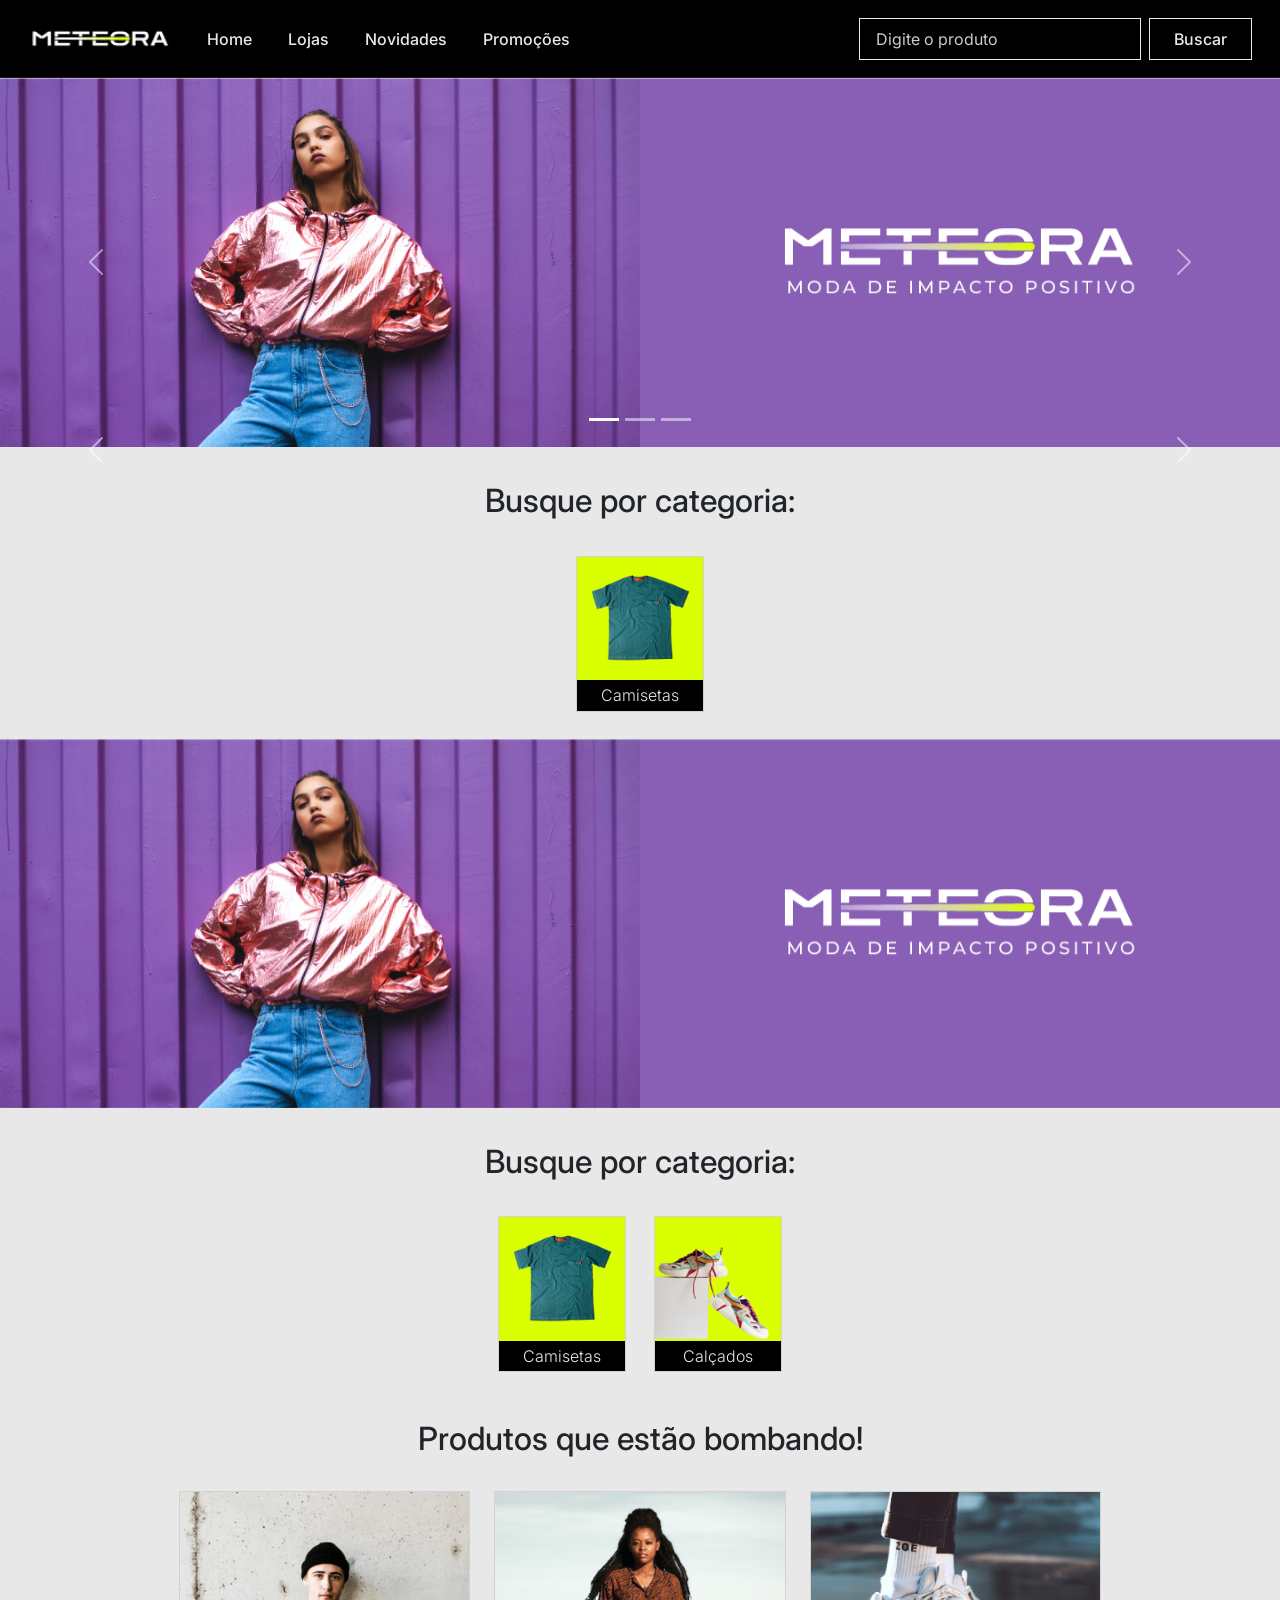
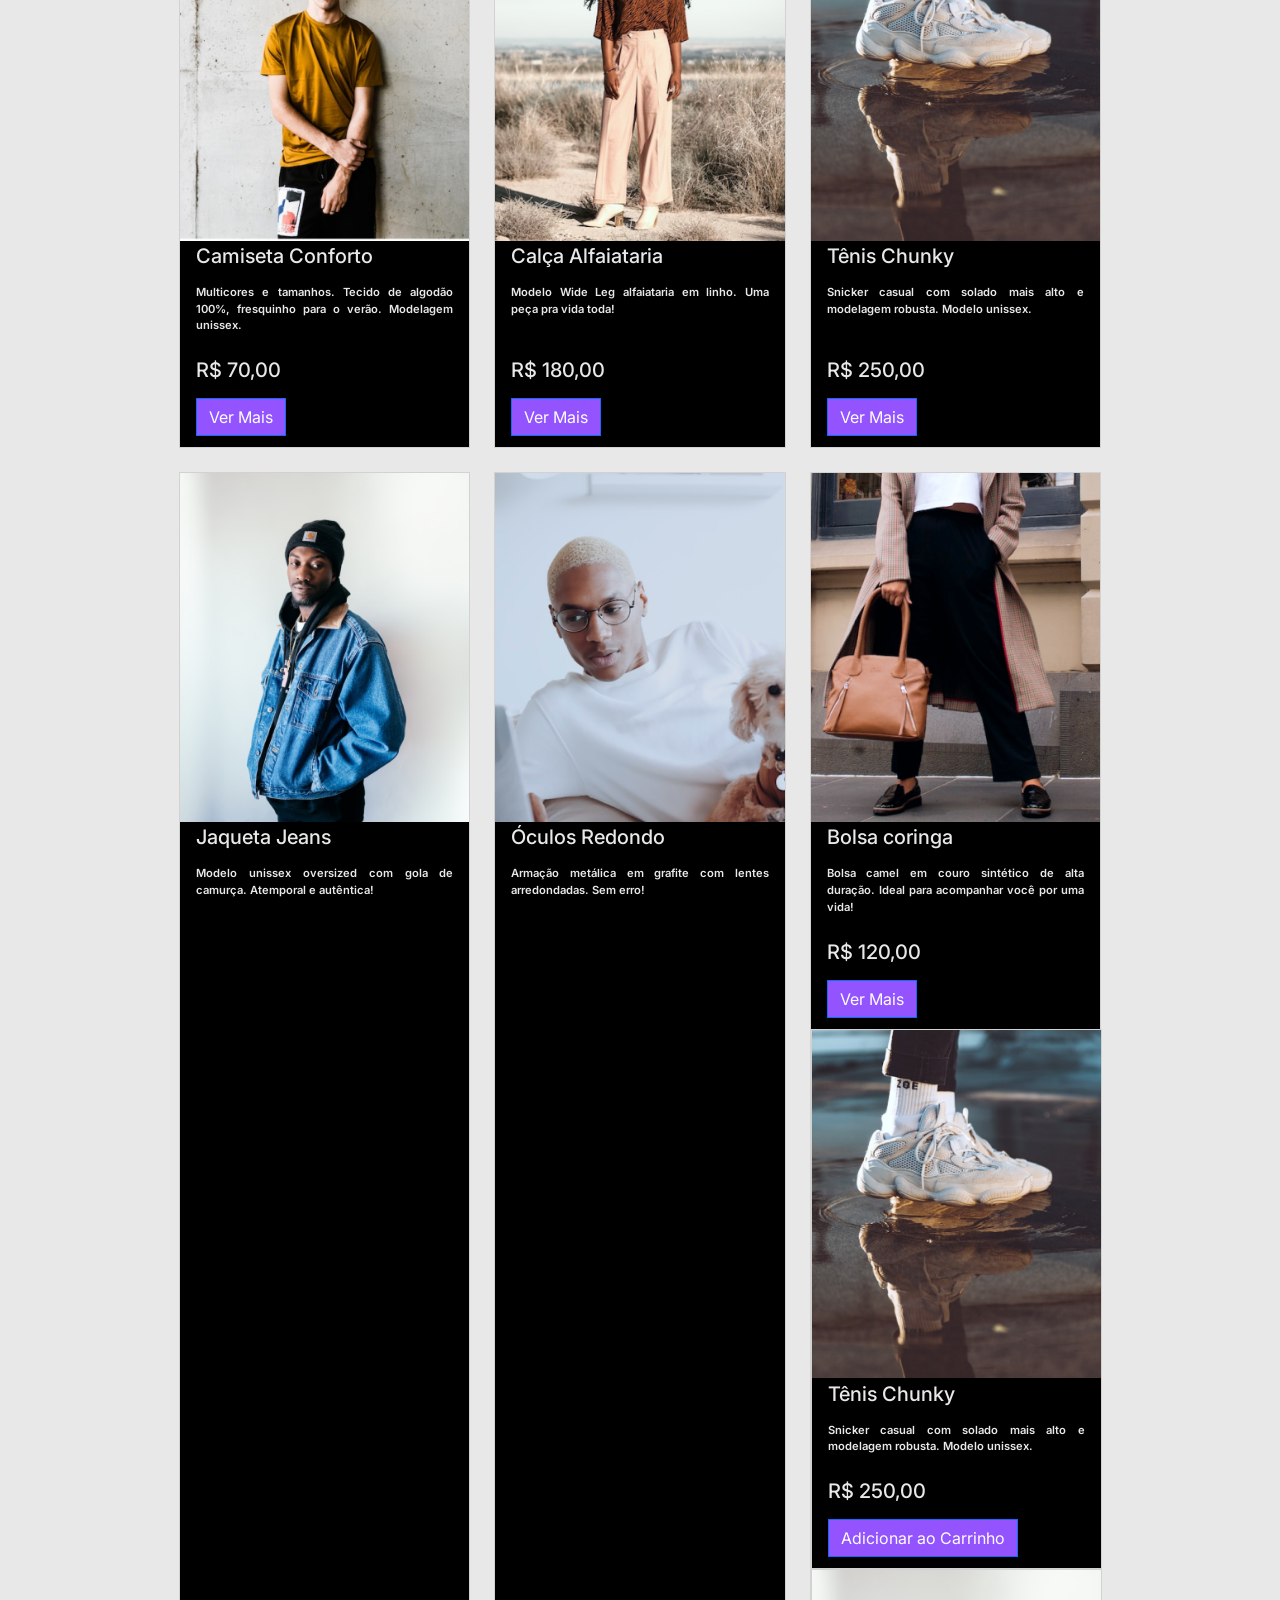
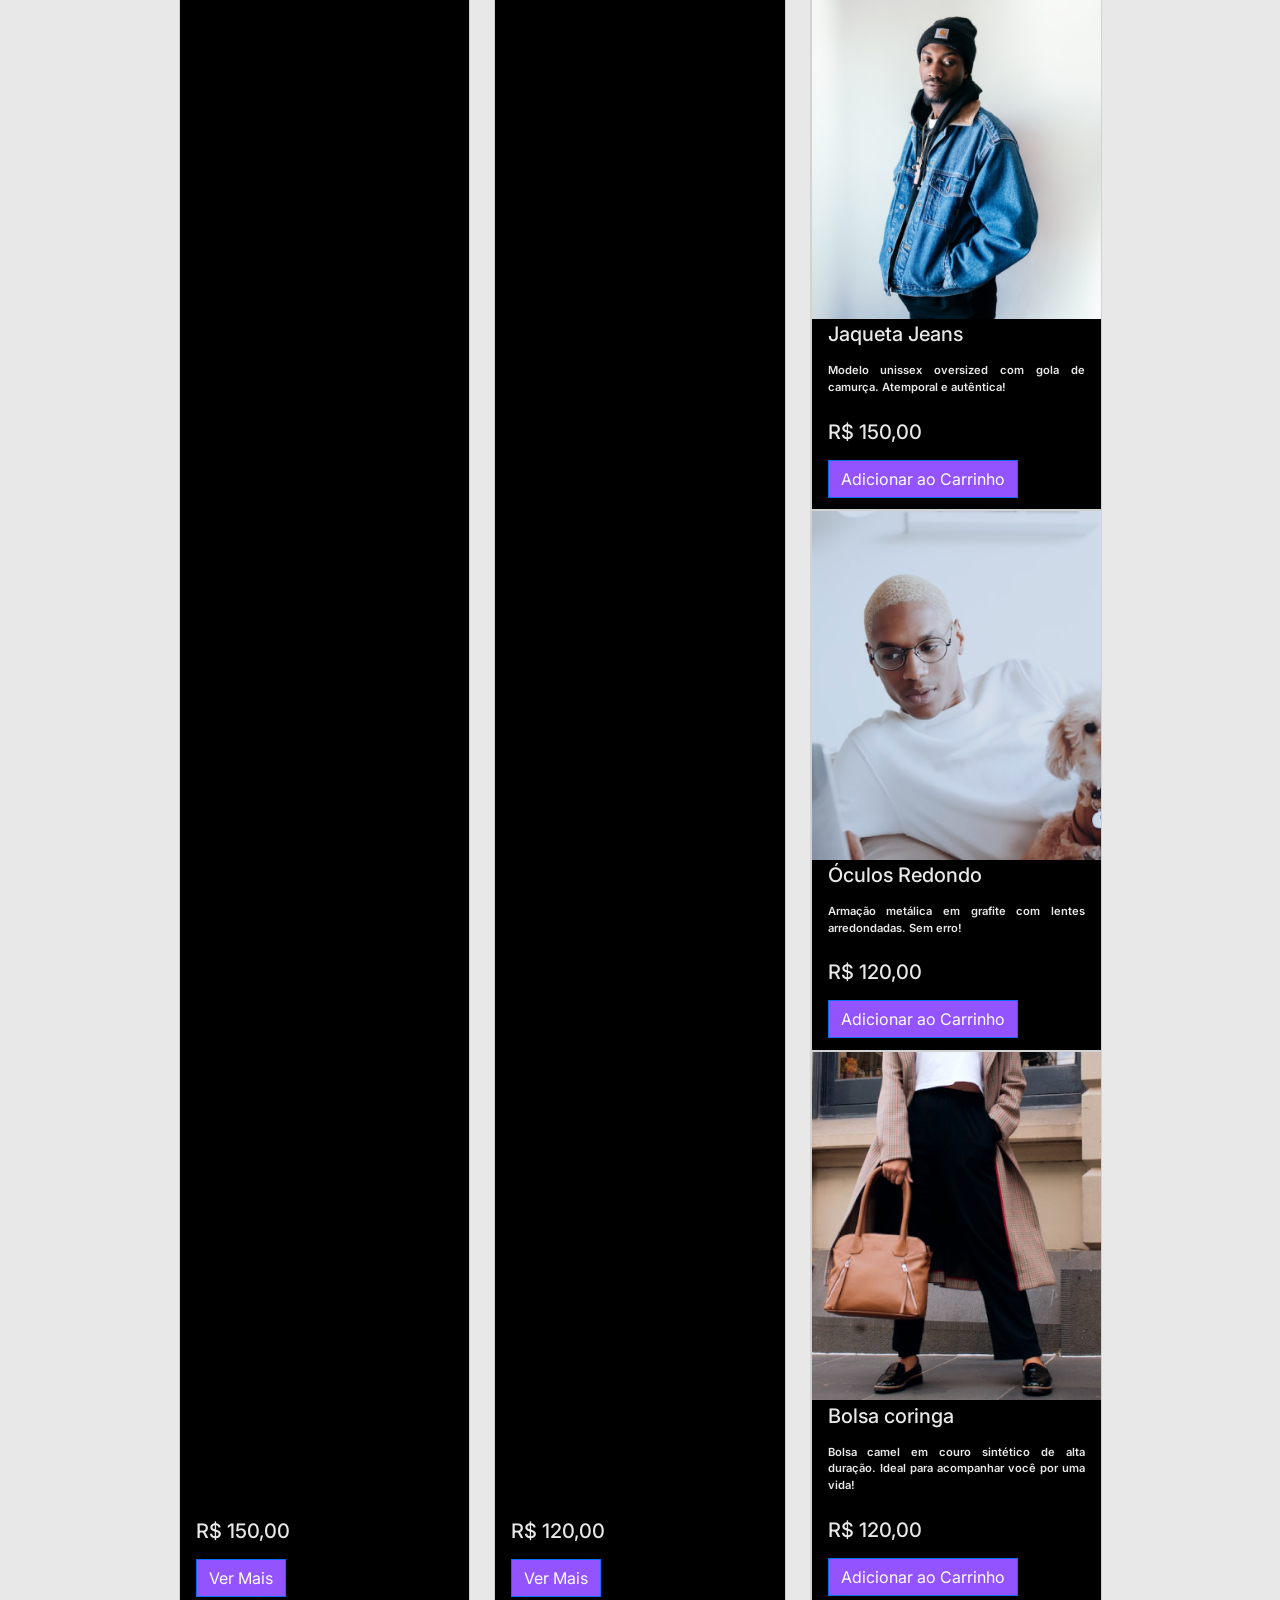
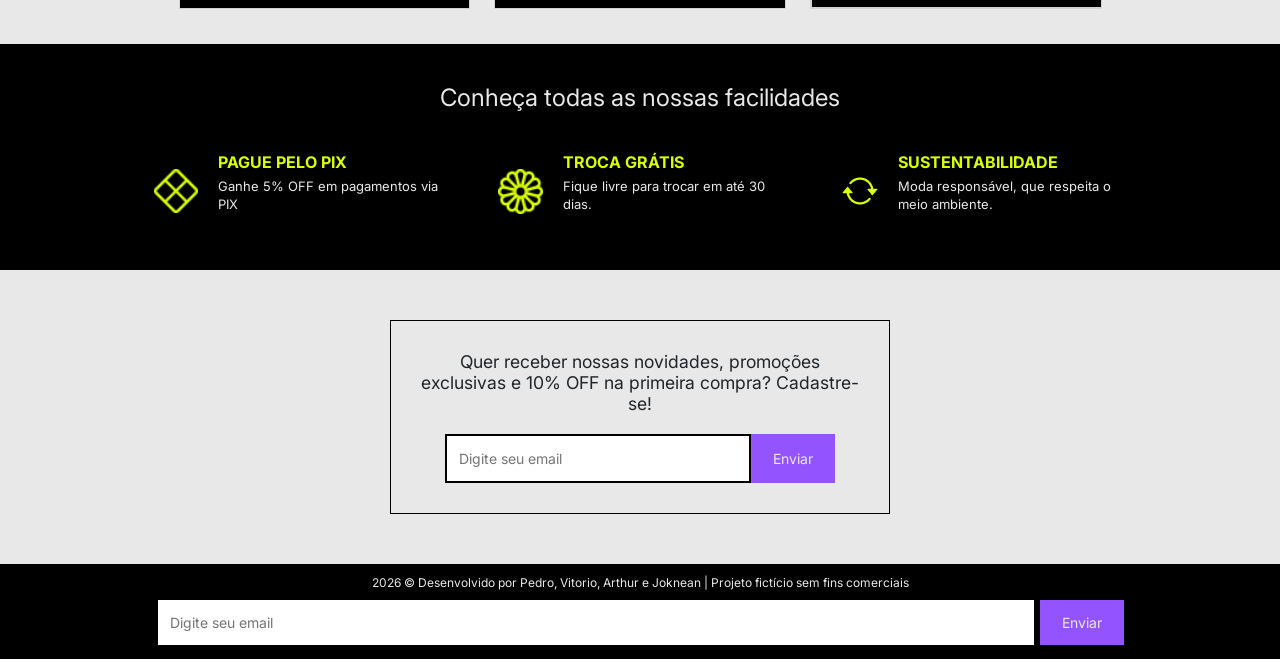
==== commit 1e09b9f6: "Merge branch 'master' into joknean_main" ====
--- a/index.html
+++ b/index.html
@@ -125,34 +125,90 @@
             <p class="card-text">Camisetas</p>
           </div>
         </div>
-        <div class="card" style="width: 8rem;">
-          <img src="assets/Desktop/Categorias/Categoria Calçados.png" class="card-img-top" alt="imagem de um calçado">
-          <div class="card-body">
-            <p class="card-text">Calçados</p>
-          </div>
-        </div>
-        <div class="card" style="width: 8rem;">
-          <img src="assets/Desktop/Categorias/Categoria Bolsa.png" class="card-img-top" alt="imagem de uma bolsa">
-          <div class="card-body">
-            <p class="card-text">Bolsas</p>
-          </div>
-        </div>
-        <div class="card" style="width: 8rem;">
-          <img src="assets/Desktop/Categorias/Categoria calça.png" class="card-img-top" alt="imagem de uma calça">
-          <div class="card-body">
-            <p class="card-text">Calças</p>
-          </div>
-        </div>
-        <div class="card" style="width: 8rem;">
-          <img src="assets/Desktop/Categorias/Categoria casacos.png" class="card-img-top" alt="imagem de um casaco">
-          <div class="card-body">
-            <p class="card-text">Casacos</p>
-          </div>
-        </div>
-        <div class="card" style="width: 8rem;">
-          <img src="assets/Desktop/Categorias/Categoria óculos.png" class="card-img-top" alt="imagem de um óculos">
-          <div class="card-body">
-            <p class="card-text">Óculos</p>
+        <div class="carousel-inner">
+          <!-- Slide 1 -->
+          <div class="carousel-item active">
+            <img
+              src="assets/Desktop/Banner1.png"
+              class="d-block w-100"
+              alt="Banner 1"
+            />
+          </div>
+          <!-- Slide 2 -->
+          <div class="carousel-item">
+            <img
+              src="assets/Desktop/Banner2.png"
+              class="d-block w-100"
+              alt="Banner 2"
+            />
+            <div
+              class="carousel-caption d-none d-md-block text-light"
+              style="bottom: auto; top: 50%; transform: translateY(-50%)"
+            >
+              <h2 class="fw-bold display-5">COLEÇÃO ATEMPORAL</h2>
+              <p class="fs-4">Estilo e qualidade para durar.</p>
+            </div>
+          </div>
+          <!-- Slide 3 -->
+          <div class="carousel-item">
+            <img
+              src="assets/Desktop/Banner3.png"
+              class="d-block w-100"
+              alt="Banner 3"
+            />
+            <div
+              class="carousel-caption d-none d-md-block text-light"
+              style="bottom: auto; top: 50%; transform: translateY(-50%)"
+            >
+              <h2 class="fw-bold display-5">COLEÇÃO ATEMPORAL</h2>
+              <p class="fs-4">Alto impacto visual, baixo impacto ambiental!</p>
+            </div>
+          </div>
+        </div>
+        <button
+          class="carousel-control-prev"
+          type="button"
+          data-bs-target="#carouselExampleIndicators"
+          data-bs-slide="prev"
+        >
+          <span class="carousel-control-prev-icon" aria-hidden="true"></span>
+          <span class="visually-hidden">Previous</span>
+        </button>
+        <button
+          class="carousel-control-next"
+          type="button"
+          data-bs-target="#carouselExampleIndicators"
+          data-bs-slide="next"
+        >
+          <span class="carousel-control-next-icon" aria-hidden="true"></span>
+          <span class="visually-hidden">Next</span>
+        </button>
+      </div>
+    </header>
+
+    <main class="main">
+      <section class="main-category">
+        <h2 class="category-title">Busque por categoria:</h2>
+        <div class="category__cards-container">
+          <div class="card" style="width: 8rem">
+            <img
+              src="assets/Desktop/Categorias/Categoria camiseta.png"
+              class="card-img-top"
+              alt="imagem de uma camiseta"
+            />
+            <div class="card-body">
+              <p class="card-text">Camisetas</p>
+            </div>
+          </div>
+          <div class="card" style="width: 8rem">
+            <img
+              src="assets/Desktop/Categorias/Categoria Calçados.png"
+              class="card-img-top"
+              alt="imagem de um calçado"
+            />
+            <div class="card-body">
+              <p class="card-text">Calçados</p>
+            </div>
           </div>
         </div>
       </div>
@@ -217,56 +273,184 @@
             <h5 class="card-title">R$ 120,00</h5>
             <a href="#" class="btn btn-primary">Ver Mais</a>
           </div>
-        </div>
-      </div>
-    </section>
-  </main>
-
-  <footer>
-    <div id="footer_One">
-      <h2 class="footer_header">Conheça todas as nossas facilidades</h2>
-      <div class="cards-footer">
-        <div class="card-1">
-          <img class="img-footer" src="assets/Desktop/Ícones/x-diamond.png" alt="Ícone Pix" />
-          <div class="textos_footer">
-            <h4 class="footer-yellow-font">PAGUE PELO PIX</h4>
-            <p>Ganhe 5% OFF em pagamentos via PIX</p>
-          </div>
-        </div>
-        <div class="card-2">
-          <img class="img-footer" src="assets/Desktop/Ícones/flower1.png" alt="Ícone Troca" />
-          <div class="textos_footer">
-            <h4 class="footer-yellow-font">TROCA GRÁTIS</h4>
-            <p>Fique livre para trocar em até 30 dias.</p>
-          </div>
-        </div>
-        <div class="card-3">
-          <img class="img-footer" src="assets/Desktop/Ícones/arrow-repeat.png" alt="Ícone Sustentabilidade" />
-          <div class="textos_footer">
-            <h4 class="footer-yellow-font">SUSTENTABILIDADE</h4>
-            <p>Moda responsável, que respeita o meio ambiente.</p>
-          </div>
-        </div>
-      </div>
-    </div>
-    <div id="footer_Two">
-      <div>
+
+          <div class="card" style="width: 18.2rem">
+            <img
+              src="assets/Desktop/Imagens Cards/Tenis.png"
+              class="card-img-top"
+              alt="imagem de um tênis chunky"
+            />
+            <div class="card-body">
+              <h5 class="card-title">Tênis Chunky</h5>
+              <p class="card-text">
+                Snicker casual com solado mais alto e modelagem robusta. Modelo
+                unissex.
+              </p>
+              <h5 class="card-title">R$ 250,00</h5>
+              <a
+                href="#"
+                class="btn btn-primary"
+                data-bs-toggle="modal"
+                data-bs-target="#modalProduto"
+                data-bs-name="Tênis Chunky"
+                data-bs-price="R$ 250,00"
+                data-bs-text="Snicker casual com solado mais alto e modelagem robusta. Modelo unissex."
+                data-bs-image="assets/Desktop/Imagens Cards/Tenis.png"
+                >Adicionar ao Carrinho</a
+              >
+            </div>
+          </div>
+
+          <div class="card" style="width: 18.2rem">
+            <img
+              src="assets/Desktop/Imagens Cards/Jaqueta.png"
+              class="card-img-top"
+              alt="imagem de uma jaqueta jeans"
+            />
+            <div class="card-body">
+              <h5 class="card-title">Jaqueta Jeans</h5>
+              <p class="card-text">
+                Modelo unissex oversized com gola de camurça. Atemporal e
+                autêntica!
+              </p>
+              <h5 class="card-title">R$ 150,00</h5>
+              <a
+                href="#"
+                class="btn btn-primary"
+                data-bs-toggle="modal"
+                data-bs-target="#modalProduto"
+                data-bs-name="Jaqueta Jeans"
+                data-bs-price="R$ 150,00"
+                data-bs-text="Modelo unissex oversized com gola de camurça. Atemporal e autêntica!"
+                data-bs-image="assets/Desktop/Imagens Cards/Jaqueta.png"
+                >Adicionar ao Carrinho</a
+              >
+            </div>
+          </div>
+
+          <div class="card" style="width: 18.2rem">
+            <img
+              src="assets/Desktop/Imagens Cards/óculos.png"
+              class="card-img-top"
+              alt="imagem de um óculos redondo"
+            />
+            <div class="card-body">
+              <h5 class="card-title">Óculos Redondo</h5>
+              <p class="card-text">
+                Armação metálica em grafite com lentes arredondadas. Sem erro!
+              </p>
+              <h5 class="card-title">R$ 120,00</h5>
+              <a
+                href="#"
+                class="btn btn-primary"
+                data-bs-toggle="modal"
+                data-bs-target="#modalProduto"
+                data-bs-name="Óculos Redondo"
+                data-bs-price="R$ 120,00"
+                data-bs-text="Armação metálica em grafite com lentes arredondadas. Sem erro!"
+                data-bs-image="assets/Desktop/Imagens Cards/óculos.png"
+                >Adicionar ao Carrinho</a
+              >
+            </div>
+          </div>
+          <div class="card" style="width: 18.2rem">
+            <img
+              src="assets/Desktop/Imagens Cards/Bolsa.png"
+              class="card-img-top"
+              alt="imagem de uma bolsa de couro sintético marrom"
+            />
+            <div class="card-body">
+              <h5 class="card-title">Bolsa coringa</h5>
+              <p class="card-text">
+                Bolsa camel em couro sintético de alta duração. Ideal para
+                acompanhar você por uma vida!
+              </p>
+              <h5 class="card-title">R$ 120,00</h5>
+              <a
+                href="#"
+                class="btn btn-primary"
+                data-bs-toggle="modal"
+                data-bs-target="#modalProduto"
+                data-bs-name="Bolsa coringa"
+                data-bs-price="R$ 120,00"
+                data-bs-text="Bolsa camel em couro sintético de alta duração. Ideal para acompanhar você por uma
+              vida!"
+                data-bs-image="assets/Desktop/Imagens Cards/Bolsa.png"
+                >Adicionar ao Carrinho</a
+              >
+            </div>
+          </div>
+        </div>
+      </section>
+    </main>
+
+    <footer>
+      <div id="footer_One">
+        <h2 class="footer_header">Conheça todas as nossas facilidades</h2>
+        <div class="cards-footer">
+          <div class="card-1">
+            <img
+              class="img-footer"
+              src="assets/Desktop/Ícones/x-diamond.png"
+              alt="Ícone Pix"
+            />
+            <div class="textos_footer">
+              <h4 class="footer-yellow-font">PAGUE PELO PIX</h4>
+              <p>Ganhe 5% OFF em pagamentos via PIX</p>
+            </div>
+          </div>
+          <div class="card-2">
+            <img
+              class="img-footer"
+              src="assets/Desktop/Ícones/flower1.png"
+              alt="Ícone Troca"
+            />
+            <div class="textos_footer">
+              <h4 class="footer-yellow-font">TROCA GRÁTIS</h4>
+              <p>Fique livre para trocar em até 30 dias.</p>
+            </div>
+          </div>
+          <div class="card-3">
+            <img
+              class="img-footer"
+              src="assets/Desktop/Ícones/arrow-repeat.png"
+              alt="Ícone Sustentabilidade"
+            />
+            <div class="textos_footer">
+              <h4 class="footer-yellow-font">SUSTENTABILIDADE</h4>
+              <p>Moda responsável, que respeita o meio ambiente.</p>
+            </div>
+          </div>
+        </div>
+      </div>
+      <div id="footer_Two">
+        <div>
+          <h3>
+            Quer receber nossas novidades, promoções exclusivas e 10% OFF na
+            primeira compra? Cadastre-se!
+          </h3>
+          <form>
+            <input
+              id="input_value_email"
+              placeholder="Digite seu email"
+              type="email"
+            />
+
+            <button id="input_button_send">Enviar</button>
+          </form>
+        </div>
+      </div>
+      <div id="footer_Three">
         <h3>
-          Quer receber nossas novidades, promoções exclusivas e 10% OFF na
-          primeira compra? Cadastre-se!
+          2026 © Desenvolvido por Pedro, Vitorio, Arthur e Joknean | Projeto
+          fictício sem fins comerciais
         </h3>
-        <form><input id="input_value_email" placeholder="Digite seu email" type="email" />
+        <form>
+        <input id="input_value_email" placeholder="Digite seu email" type="email" />
           <button id="input_button_send">Enviar</button>
         </form>
       </div>
-    </div>
-    <div id="footer_Three">
-      <h3>
-        2026 © Desenvolvido por Pedro, Vitorio, Arthur e Joknean | Projeto
-        fictício sem fins comerciais
-      </h3>
-    </div>
-  </footer>
-</body>
-
-</html>+    </footer>
+    <!--modal produtos -->
+  </body>
+</html>
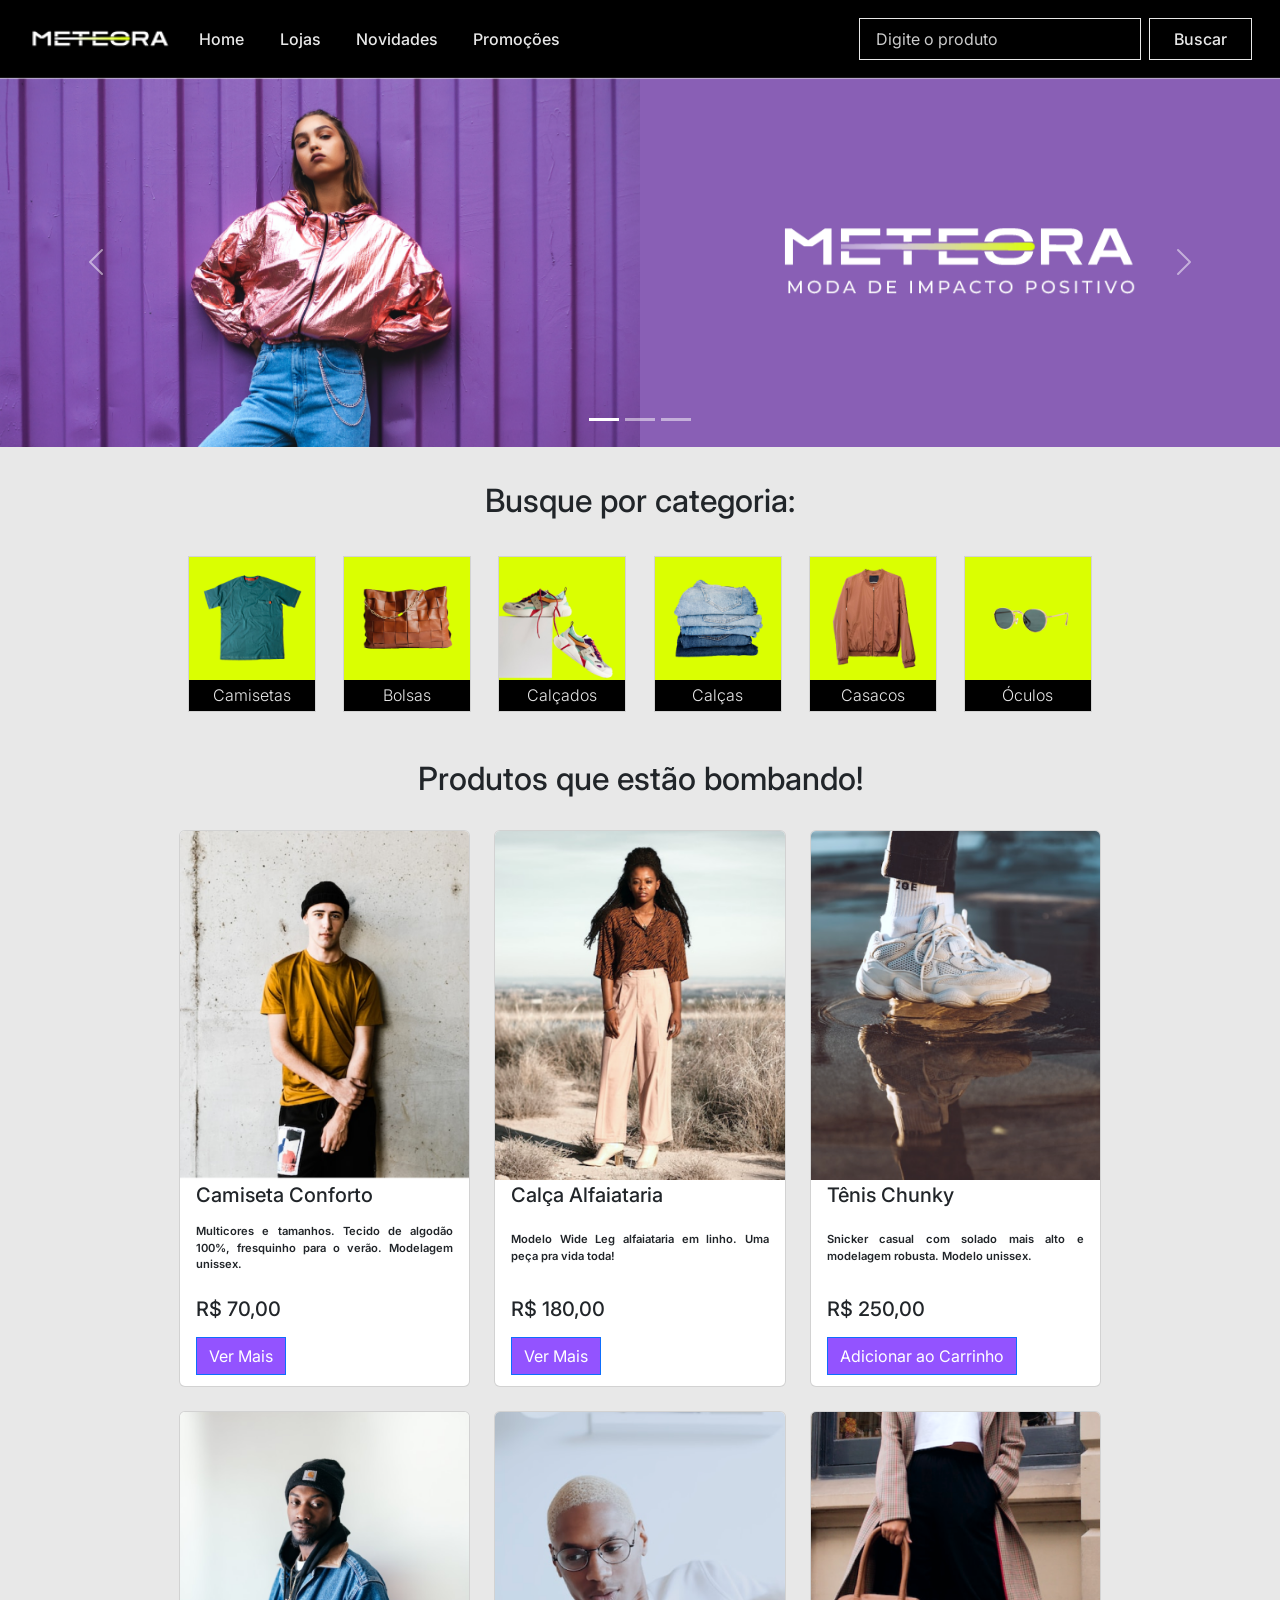
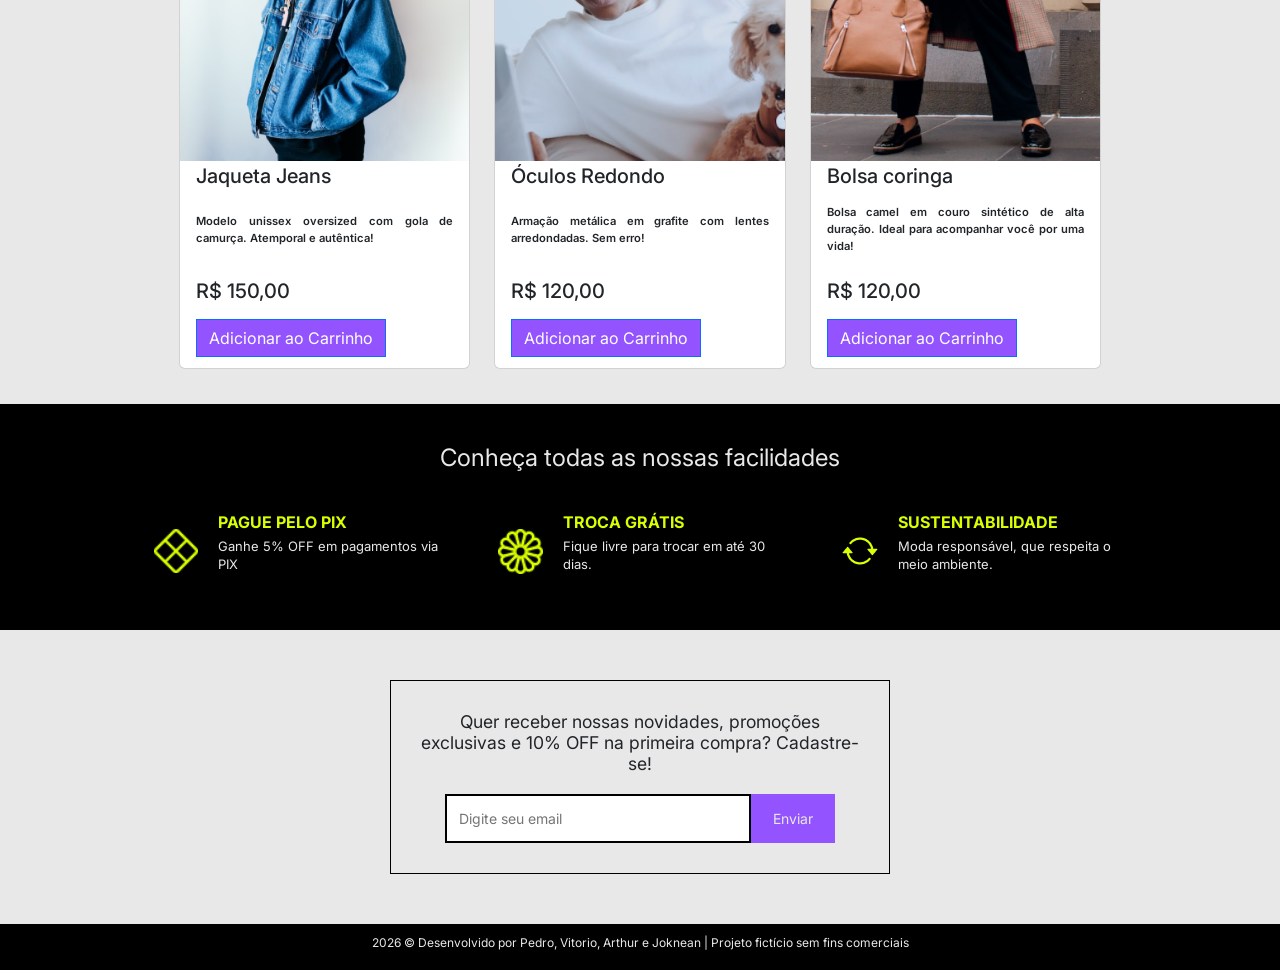
==== commit 996d0690: "UPDT main-05_Correção Geral do index.html" ====
--- a/index.html
+++ b/index.html
@@ -18,7 +18,7 @@
 
 <body>
   <header>
-    <nav class="navbar navbar-expand-md bg-dark navbar-dark px-3">
+    <nav class="navbar navbar-expand-custom bg-dark navbar-dark px-3">
       <div class="container-fluid">
 
         <a class="navbar-brand" href="#">
@@ -26,23 +26,22 @@
           <img src="assets/Mobile/Logo%20mobile.png" alt="Meteora" class="d-block d-md-none" />
         </a>
 
-
         <button class="navbar-toggler" type="button" data-bs-toggle="collapse" data-bs-target="#menuNavegacao"
           aria-controls="menuNavegacao" aria-expanded="false" aria-label="Abrir navegação">
           <span class="navbar-toggler-icon"></span>
         </button>
 
-
         <div class="collapse navbar-collapse" id="menuNavegacao">
           <ul class="navbar-nav me-auto mb-2 mb-md-0">
             <li class="nav-item">
-              <a class="nav-link active..." aria-current="page" href="#">Home</a>
+              <a class="nav-link active" aria-current="page" href="#">Home</a>
             </li>
             <li class="nav-item">
               <a class="nav-link" href="#">Lojas</a>
             </li>
             <li class="nav-item dropdown">
-              <a class="nav-link dropdown" href="#" role="button" data-bs-toggle="dropdown" aria-expanded="false">
+              <a class="nav-link dropdown-toggle" href="#" role="button" data-bs-toggle="dropdown"
+                aria-expanded="false">
                 Novidades
               </a>
               <ul class="dropdown-menu">
@@ -68,7 +67,6 @@
       </div>
     </nav>
 
-
     <div id="carouselExampleIndicators" class="carousel slide" data-bs-ride="carousel" data-bs-interval="5000">
       <div class="carousel-indicators">
         <button type="button" data-bs-target="#carouselExampleIndicators" data-bs-slide-to="0" class="active"
@@ -79,11 +77,9 @@
           aria-label="Slide 3"></button>
       </div>
       <div class="carousel-inner">
-        <!-- Slide 1 -->
         <div class="carousel-item active">
           <img src="assets/Desktop/Banner1.png" class="d-block w-100" alt="Banner 1">
         </div>
-        <!-- Slide 2 -->
         <div class="carousel-item">
           <img src="assets/Desktop/Banner2.png" class="d-block w-100" alt="Banner 2">
           <div class="carousel-caption d-none d-md-block text-light"
@@ -92,7 +88,6 @@
             <p class="fs-4">Estilo e qualidade para durar.</p>
           </div>
         </div>
-        <!-- Slide 3 -->
         <div class="carousel-item">
           <img src="assets/Desktop/Banner3.png" class="d-block w-100" alt="Banner 3">
           <div class="carousel-caption d-none d-md-block text-light"
@@ -125,93 +120,36 @@
             <p class="card-text">Camisetas</p>
           </div>
         </div>
-        <div class="carousel-inner">
-          <!-- Slide 1 -->
-          <div class="carousel-item active">
-            <img
-              src="assets/Desktop/Banner1.png"
-              class="d-block w-100"
-              alt="Banner 1"
-            />
-          </div>
-          <!-- Slide 2 -->
-          <div class="carousel-item">
-            <img
-              src="assets/Desktop/Banner2.png"
-              class="d-block w-100"
-              alt="Banner 2"
-            />
-            <div
-              class="carousel-caption d-none d-md-block text-light"
-              style="bottom: auto; top: 50%; transform: translateY(-50%)"
-            >
-              <h2 class="fw-bold display-5">COLEÇÃO ATEMPORAL</h2>
-              <p class="fs-4">Estilo e qualidade para durar.</p>
-            </div>
-          </div>
-          <!-- Slide 3 -->
-          <div class="carousel-item">
-            <img
-              src="assets/Desktop/Banner3.png"
-              class="d-block w-100"
-              alt="Banner 3"
-            />
-            <div
-              class="carousel-caption d-none d-md-block text-light"
-              style="bottom: auto; top: 50%; transform: translateY(-50%)"
-            >
-              <h2 class="fw-bold display-5">COLEÇÃO ATEMPORAL</h2>
-              <p class="fs-4">Alto impacto visual, baixo impacto ambiental!</p>
-            </div>
-          </div>
-        </div>
-        <button
-          class="carousel-control-prev"
-          type="button"
-          data-bs-target="#carouselExampleIndicators"
-          data-bs-slide="prev"
-        >
-          <span class="carousel-control-prev-icon" aria-hidden="true"></span>
-          <span class="visually-hidden">Previous</span>
-        </button>
-        <button
-          class="carousel-control-next"
-          type="button"
-          data-bs-target="#carouselExampleIndicators"
-          data-bs-slide="next"
-        >
-          <span class="carousel-control-next-icon" aria-hidden="true"></span>
-          <span class="visually-hidden">Next</span>
-        </button>
-      </div>
-    </header>
-
-    <main class="main">
-      <section class="main-category">
-        <h2 class="category-title">Busque por categoria:</h2>
-        <div class="category__cards-container">
-          <div class="card" style="width: 8rem">
-            <img
-              src="assets/Desktop/Categorias/Categoria camiseta.png"
-              class="card-img-top"
-              alt="imagem de uma camiseta"
-            />
-            <div class="card-body">
-              <p class="card-text">Camisetas</p>
-            </div>
-          </div>
-          <div class="card" style="width: 8rem">
-            <img
-              src="assets/Desktop/Categorias/Categoria Calçados.png"
-              class="card-img-top"
-              alt="imagem de um calçado"
-            />
-            <div class="card-body">
-              <p class="card-text">Calçados</p>
-            </div>
-          </div>
-        </div>
-      </div>
+        <div class="card" style="width: 8rem;">
+          <img src="assets/Desktop/Categorias/Categoria Bolsa.png" class="card-img-top" alt="imagem de uma bolsa">
+          <div class="card-body">
+            <p class="card-text">Bolsas</p>
+          </div>
+        </div>
+        <div class="card" style="width: 8rem;">
+          <img src="assets/Desktop/Categorias/Categoria Calçados.png" class="card-img-top" alt="imagem de um calçado">
+          <div class="card-body">
+            <p class="card-text">Calçados</p>
+          </div>
+        </div>
+        <div class="card" style="width: 8rem;">
+          <img src="assets/Desktop/Categorias/Categoria calça.png" class="card-img-top" alt="imagem de uma calça">
+          <div class="card-body">
+            <p class="card-text">Calças</p>
+          </div>
+        </div>
+        <div class="card" style="width: 8rem;">
+          <img src="assets/Desktop/Categorias/Categoria casacos.png" class="card-img-top" alt="imagem de um casaco">
+          <div class="card-body">
+            <p class="card-text">Casacos</p>
+          </div>
+        </div>
+        <div class="card" style="width: 8rem;">
+          <img src="assets/Desktop/Categorias/Categoria óculos.png" class="card-img-top" alt="imagem de um óculos">
+          <div class="card-body">
+            <p class="card-text">Óculos</p>
+          </div>
+        </div>
     </section>
 
     <section id="catalog" class="main-products">
@@ -242,7 +180,8 @@
             <h5 class="card-title">Tênis Chunky</h5>
             <p class="card-text">Snicker casual com solado mais alto e modelagem robusta. Modelo unissex.</p>
             <h5 class="card-title">R$ 250,00</h5>
-            <a href="#" class="btn btn-primary">Ver Mais</a>
+            <a href="#" class="btn btn-primary" data-bs-toggle="modal" data-bs-target="#modalProduto">Adicionar ao
+              Carrinho</a>
           </div>
         </div>
         <div class="card" style="width: 18.2rem">
@@ -251,7 +190,8 @@
             <h5 class="card-title">Jaqueta Jeans</h5>
             <p class="card-text">Modelo unissex oversized com gola de camurça. Atemporal e autêntica!</p>
             <h5 class="card-title">R$ 150,00</h5>
-            <a href="#" class="btn btn-primary">Ver Mais</a>
+            <a href="#" class="btn btn-primary" data-bs-toggle="modal" data-bs-target="#modalProduto">Adicionar ao
+              Carrinho</a>
           </div>
         </div>
         <div class="card" style="width: 18.2rem">
@@ -260,7 +200,8 @@
             <h5 class="card-title">Óculos Redondo</h5>
             <p class="card-text">Armação metálica em grafite com lentes arredondadas. Sem erro!</p>
             <h5 class="card-title">R$ 120,00</h5>
-            <a href="#" class="btn btn-primary">Ver Mais</a>
+            <a href="#" class="btn btn-primary" data-bs-toggle="modal" data-bs-target="#modalProduto">Adicionar ao
+              Carrinho</a>
           </div>
         </div>
         <div class="card" style="width: 18.2rem">
@@ -271,186 +212,54 @@
             <p class="card-text">Bolsa camel em couro sintético de alta duração. Ideal para acompanhar você por uma
               vida!</p>
             <h5 class="card-title">R$ 120,00</h5>
-            <a href="#" class="btn btn-primary">Ver Mais</a>
-          </div>
-
-          <div class="card" style="width: 18.2rem">
-            <img
-              src="assets/Desktop/Imagens Cards/Tenis.png"
-              class="card-img-top"
-              alt="imagem de um tênis chunky"
-            />
-            <div class="card-body">
-              <h5 class="card-title">Tênis Chunky</h5>
-              <p class="card-text">
-                Snicker casual com solado mais alto e modelagem robusta. Modelo
-                unissex.
-              </p>
-              <h5 class="card-title">R$ 250,00</h5>
-              <a
-                href="#"
-                class="btn btn-primary"
-                data-bs-toggle="modal"
-                data-bs-target="#modalProduto"
-                data-bs-name="Tênis Chunky"
-                data-bs-price="R$ 250,00"
-                data-bs-text="Snicker casual com solado mais alto e modelagem robusta. Modelo unissex."
-                data-bs-image="assets/Desktop/Imagens Cards/Tenis.png"
-                >Adicionar ao Carrinho</a
-              >
-            </div>
-          </div>
-
-          <div class="card" style="width: 18.2rem">
-            <img
-              src="assets/Desktop/Imagens Cards/Jaqueta.png"
-              class="card-img-top"
-              alt="imagem de uma jaqueta jeans"
-            />
-            <div class="card-body">
-              <h5 class="card-title">Jaqueta Jeans</h5>
-              <p class="card-text">
-                Modelo unissex oversized com gola de camurça. Atemporal e
-                autêntica!
-              </p>
-              <h5 class="card-title">R$ 150,00</h5>
-              <a
-                href="#"
-                class="btn btn-primary"
-                data-bs-toggle="modal"
-                data-bs-target="#modalProduto"
-                data-bs-name="Jaqueta Jeans"
-                data-bs-price="R$ 150,00"
-                data-bs-text="Modelo unissex oversized com gola de camurça. Atemporal e autêntica!"
-                data-bs-image="assets/Desktop/Imagens Cards/Jaqueta.png"
-                >Adicionar ao Carrinho</a
-              >
-            </div>
-          </div>
-
-          <div class="card" style="width: 18.2rem">
-            <img
-              src="assets/Desktop/Imagens Cards/óculos.png"
-              class="card-img-top"
-              alt="imagem de um óculos redondo"
-            />
-            <div class="card-body">
-              <h5 class="card-title">Óculos Redondo</h5>
-              <p class="card-text">
-                Armação metálica em grafite com lentes arredondadas. Sem erro!
-              </p>
-              <h5 class="card-title">R$ 120,00</h5>
-              <a
-                href="#"
-                class="btn btn-primary"
-                data-bs-toggle="modal"
-                data-bs-target="#modalProduto"
-                data-bs-name="Óculos Redondo"
-                data-bs-price="R$ 120,00"
-                data-bs-text="Armação metálica em grafite com lentes arredondadas. Sem erro!"
-                data-bs-image="assets/Desktop/Imagens Cards/óculos.png"
-                >Adicionar ao Carrinho</a
-              >
-            </div>
-          </div>
-          <div class="card" style="width: 18.2rem">
-            <img
-              src="assets/Desktop/Imagens Cards/Bolsa.png"
-              class="card-img-top"
-              alt="imagem de uma bolsa de couro sintético marrom"
-            />
-            <div class="card-body">
-              <h5 class="card-title">Bolsa coringa</h5>
-              <p class="card-text">
-                Bolsa camel em couro sintético de alta duração. Ideal para
-                acompanhar você por uma vida!
-              </p>
-              <h5 class="card-title">R$ 120,00</h5>
-              <a
-                href="#"
-                class="btn btn-primary"
-                data-bs-toggle="modal"
-                data-bs-target="#modalProduto"
-                data-bs-name="Bolsa coringa"
-                data-bs-price="R$ 120,00"
-                data-bs-text="Bolsa camel em couro sintético de alta duração. Ideal para acompanhar você por uma
-              vida!"
-                data-bs-image="assets/Desktop/Imagens Cards/Bolsa.png"
-                >Adicionar ao Carrinho</a
-              >
-            </div>
-          </div>
-        </div>
-      </section>
-    </main>
-
-    <footer>
-      <div id="footer_One">
-        <h2 class="footer_header">Conheça todas as nossas facilidades</h2>
-        <div class="cards-footer">
-          <div class="card-1">
-            <img
-              class="img-footer"
-              src="assets/Desktop/Ícones/x-diamond.png"
-              alt="Ícone Pix"
-            />
-            <div class="textos_footer">
-              <h4 class="footer-yellow-font">PAGUE PELO PIX</h4>
-              <p>Ganhe 5% OFF em pagamentos via PIX</p>
-            </div>
-          </div>
-          <div class="card-2">
-            <img
-              class="img-footer"
-              src="assets/Desktop/Ícones/flower1.png"
-              alt="Ícone Troca"
-            />
-            <div class="textos_footer">
-              <h4 class="footer-yellow-font">TROCA GRÁTIS</h4>
-              <p>Fique livre para trocar em até 30 dias.</p>
-            </div>
-          </div>
-          <div class="card-3">
-            <img
-              class="img-footer"
-              src="assets/Desktop/Ícones/arrow-repeat.png"
-              alt="Ícone Sustentabilidade"
-            />
-            <div class="textos_footer">
-              <h4 class="footer-yellow-font">SUSTENTABILIDADE</h4>
-              <p>Moda responsável, que respeita o meio ambiente.</p>
-            </div>
-          </div>
-        </div>
-      </div>
-      <div id="footer_Two">
-        <div>
-          <h3>
-            Quer receber nossas novidades, promoções exclusivas e 10% OFF na
-            primeira compra? Cadastre-se!
-          </h3>
-          <form>
-            <input
-              id="input_value_email"
-              placeholder="Digite seu email"
-              type="email"
-            />
-
-            <button id="input_button_send">Enviar</button>
-          </form>
-        </div>
-      </div>
-      <div id="footer_Three">
-        <h3>
-          2026 © Desenvolvido por Pedro, Vitorio, Arthur e Joknean | Projeto
-          fictício sem fins comerciais
-        </h3>
+            <a href="#" class="btn btn-primary" data-bs-toggle="modal" data-bs-target="#modalProduto">Adicionar ao
+              Carrinho</a>
+          </div>
+        </div>
+      </div>
+    </section>
+  </main>
+
+  <footer>
+    <div id="footer_One">
+      <h2 class="footer_header">Conheça todas as nossas facilidades</h2>
+      <div class="cards-footer">
+        <div class="card-1">
+          <img class="img-footer" src="assets/Desktop/Ícones/x-diamond.png" alt="Ícone Pix" />
+          <div class="textos_footer">
+            <h4 class="footer-yellow-font">PAGUE PELO PIX</h4>
+            <p>Ganhe 5% OFF em pagamentos via PIX</p>
+          </div>
+        </div>
+        <div class="card-2">
+          <img class="img-footer" src="assets/Desktop/Ícones/flower1.png" alt="Ícone Troca" />
+          <div class="textos_footer">
+            <h4 class="footer-yellow-font">TROCA GRÁTIS</h4>
+            <p>Fique livre para trocar em até 30 dias.</p>
+          </div>
+        </div>
+        <div class="card-3">
+          <img class="img-footer" src="assets/Desktop/Ícones/arrow-repeat.png" alt="Ícone Sustentabilidade" />
+          <div class="textos_footer">
+            <h4 class="footer-yellow-font">SUSTENTABILIDADE</h4>
+            <p>Moda responsável, que respeita o meio ambiente.</p>
+          </div>
+        </div>
+      </div>
+    </div>
+    <div id="footer_Two">
+      <div>
+        <h3>Quer receber nossas novidades, promoções exclusivas e 10% OFF na primeira compra? Cadastre-se!</h3>
         <form>
-        <input id="input_value_email" placeholder="Digite seu email" type="email" />
+          <input id="input_value_email" placeholder="Digite seu email" type="email" />
           <button id="input_button_send">Enviar</button>
         </form>
       </div>
-    </footer>
-    <!--modal produtos -->
-  </body>
-</html>
+    </div>
+    <div id="footer_Three">
+      <h3>2026 © Desenvolvido por Pedro, Vitorio, Arthur e Joknean | Projeto fictício sem fins comerciais</h3>
+    </div>
+  </footer>
+</body>
+
+</html>
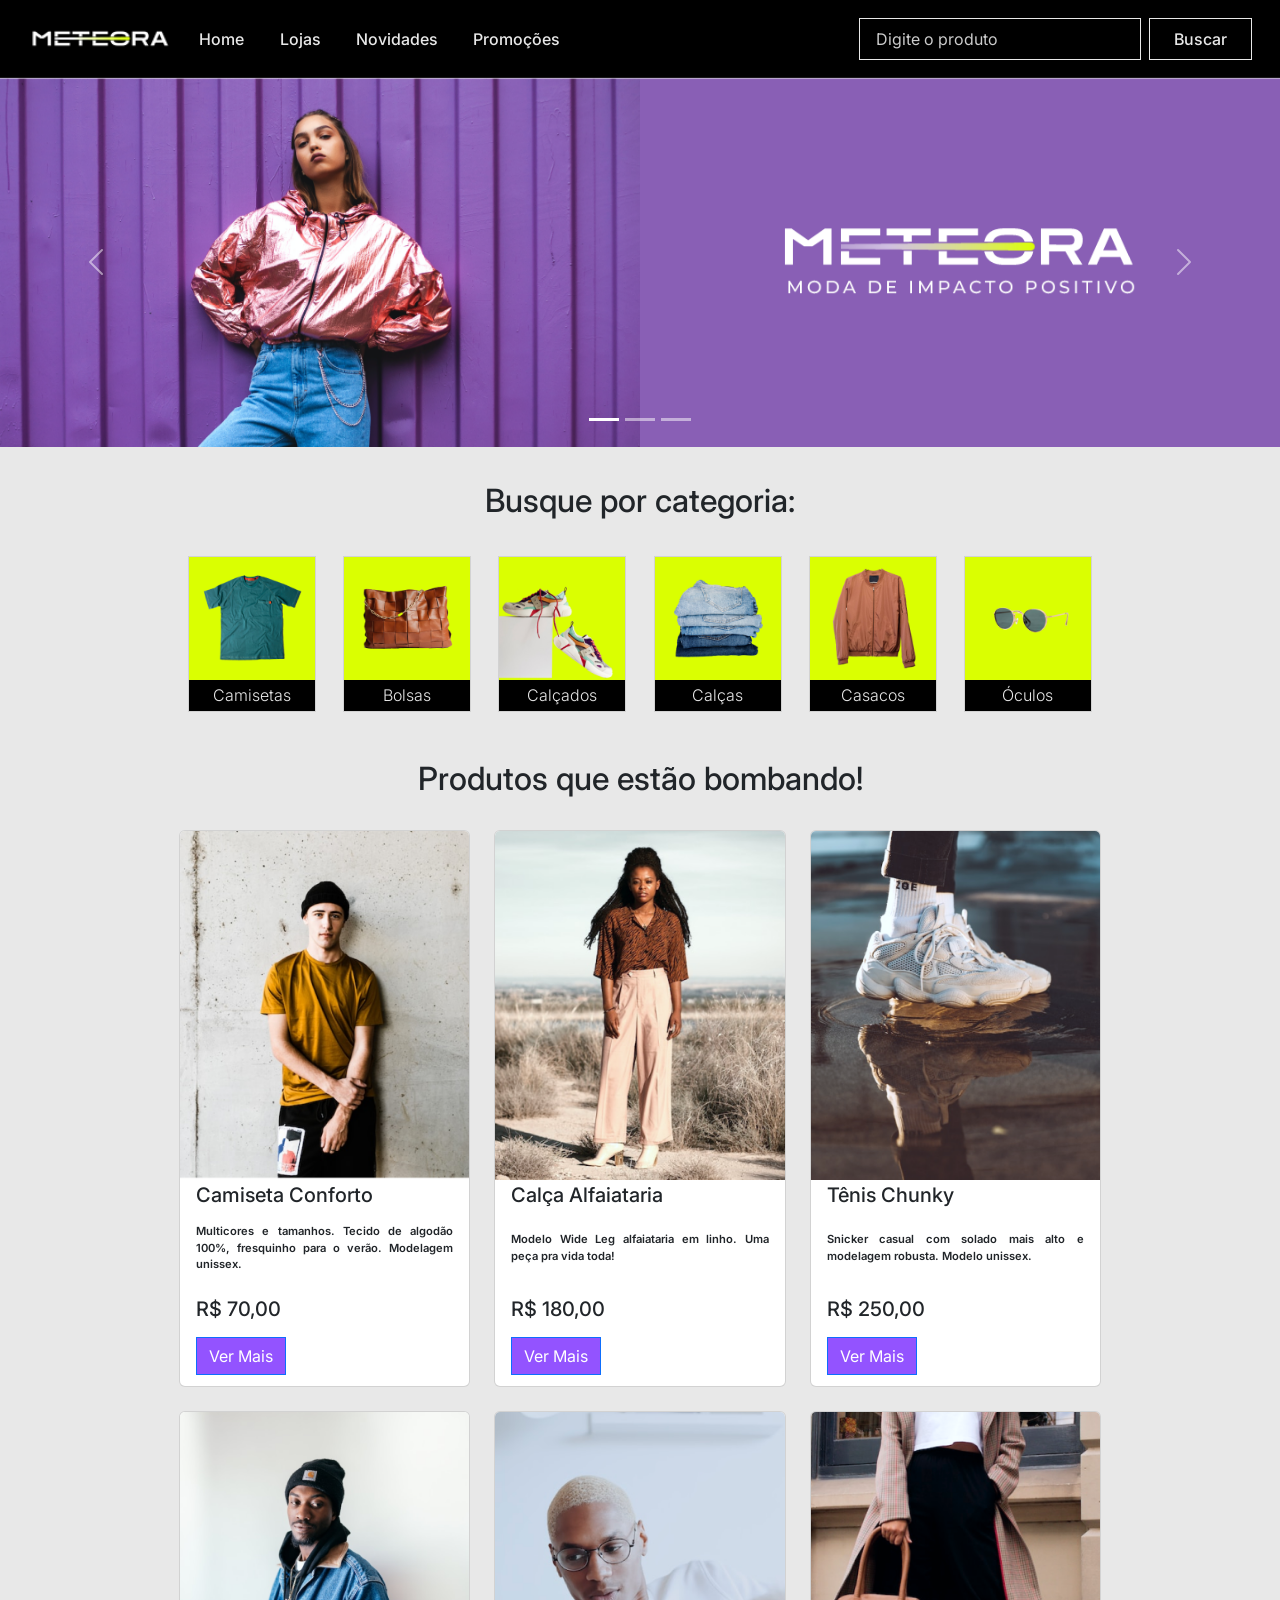
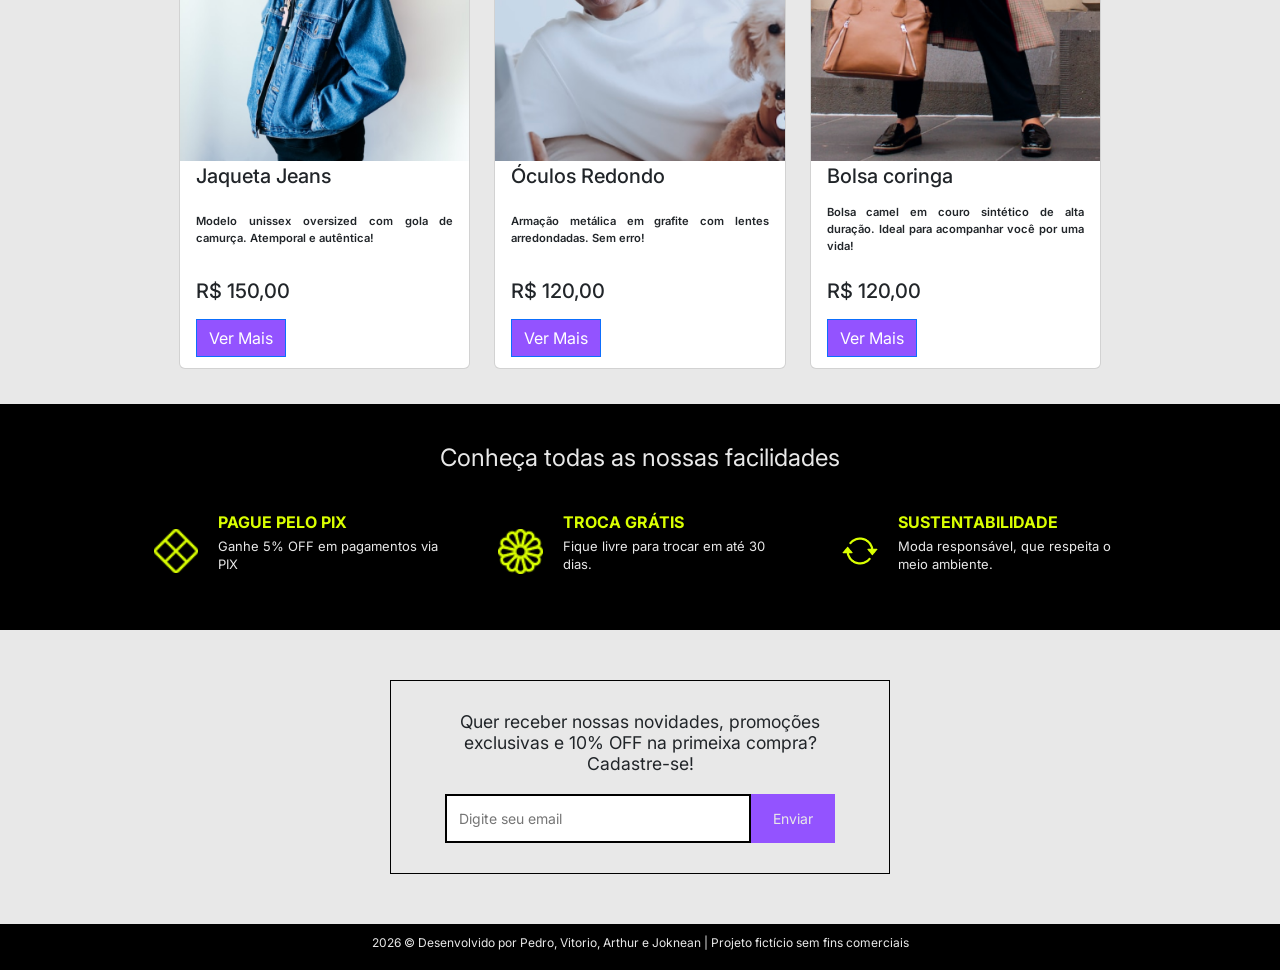
==== commit 8ca4e647: "Criação do modal e funcionalidades." ====
--- a/index.html
+++ b/index.html
@@ -1,265 +1,700 @@
 <!doctype html>
 <html lang="pt-br">
-
-<head>
-  <meta charset="UTF-8" />
-  <meta name="viewport" content="width=device-width, initial-scale=1.0" />
-
-  <link href="https://cdn.jsdelivr.net/npm/bootstrap@5.3.3/dist/css/bootstrap.min.css" rel="stylesheet"
-    integrity="sha384-QWTKZyjpPEjISv5WaRU9OFeRpok6YctnYmDr5pNlyT2bRjXh0JMhjY6hW+ALEwIH" crossorigin="anonymous">
-
-  <link rel="stylesheet" href="style/style.css" />
-  <link rel="shortcut icon" href="assets/Favicon-64px.png" type="image/x-icon" />
-  <title>METEORA</title>
-  <script src="https://cdn.jsdelivr.net/npm/bootstrap@5.3.3/dist/js/bootstrap.bundle.min.js"
-    integrity="sha384-YvpcrYf0tY3lHB60NNkmXc5s9fDVZLESaAA55NDzOxhy9GkcIdslK1eN7N6jIeHz" crossorigin="anonymous"
-    defer></script>
-</head>
-
-<body>
-  <header>
-    <nav class="navbar navbar-expand-custom bg-dark navbar-dark px-3">
-      <div class="container-fluid">
-
-        <a class="navbar-brand" href="#">
-          <img src="assets/Desktop/Logo%20desktop.png" alt="Meteora" class="d-none d-md-block" />
-          <img src="assets/Mobile/Logo%20mobile.png" alt="Meteora" class="d-block d-md-none" />
-        </a>
-
-        <button class="navbar-toggler" type="button" data-bs-toggle="collapse" data-bs-target="#menuNavegacao"
-          aria-controls="menuNavegacao" aria-expanded="false" aria-label="Abrir navegação">
-          <span class="navbar-toggler-icon"></span>
+  <head>
+    <meta charset="UTF-8" />
+    <meta name="viewport" content="width=device-width, initial-scale=1.0" />
+
+    <link
+      href="https://cdn.jsdelivr.net/npm/bootstrap@5.3.3/dist/css/bootstrap.min.css"
+      rel="stylesheet"
+      integrity="sha384-QWTKZyjpPEjISv5WaRU9OFeRpok6YctnYmDr5pNlyT2bRjXh0JMhjY6hW+ALEwIH"
+      crossorigin="anonymous"
+    />
+
+    <link rel="stylesheet" href="style/style.css" />
+    <link
+      rel="shortcut icon"
+      href="assets/Favicon-64px.png"
+      type="image/x-icon"
+    />
+    <title>METEORA</title>
+    <script
+      src="https://cdn.jsdelivr.net/npm/bootstrap@5.3.3/dist/js/bootstrap.bundle.min.js"
+      integrity="sha384-YvpcrYf0tY3lHB60NNkmXc5s9fDVZLESaAA55NDzOxhy9GkcIdslK1eN7N6jIeHz"
+      crossorigin="anonymous"
+      defer
+    ></script>
+    <script src="script/modal.js" defer></script>
+  </head>
+
+  <body>
+    <header>
+      <nav class="navbar navbar-expand-custom bg-dark navbar-dark px-3">
+        <div class="container-fluid">
+          <a class="navbar-brand" href="#">
+            <img
+              src="assets/Desktop/Logo%20desktop.png"
+              alt="Meteora"
+              class="d-none d-md-block"
+            />
+            <img
+              src="assets/Mobile/Logo%20mobile.png"
+              alt="Meteora"
+              class="d-block d-md-none"
+            />
+          </a>
+
+          <button
+            class="navbar-toggler"
+            type="button"
+            data-bs-toggle="collapse"
+            data-bs-target="#menuNavegacao"
+            aria-controls="menuNavegacao"
+            aria-expanded="false"
+            aria-label="Abrir navegação"
+          >
+            <span class="navbar-toggler-icon"></span>
+          </button>
+
+          <div class="collapse navbar-collapse" id="menuNavegacao">
+            <ul class="navbar-nav me-auto mb-2 mb-md-0">
+              <li class="nav-item">
+                <a class="nav-link" aria-current="page" href="#">Home</a>
+              </li>
+              <li class="nav-item">
+                <a class="nav-link" href="#">Lojas</a>
+              </li>
+              <li class="nav-item dropdown">
+                <a
+                  class="nav-link dropdown-toggle"
+                  href="#"
+                  role="button"
+                  data-bs-toggle="dropdown"
+                  aria-expanded="false"
+                >
+                  Novidades
+                </a>
+                <ul class="dropdown-menu">
+                  <li>
+                    <a class="dropdown-item" href="#catalog">Coleção Verão</a>
+                  </li>
+                  <li>
+                    <a class="dropdown-item" href="#catalog">Coleção Inverno</a>
+                  </li>
+                  <li>
+                    <a class="dropdown-item" href="#catalog">Coleção Outono</a>
+                  </li>
+                  <li>
+                    <hr class="dropdown-divider" />
+                  </li>
+                  <li><a class="dropdown-item" href="#catalog">Em Alta</a></li>
+                </ul>
+              </li>
+              <li class="nav-item">
+                <a class="nav-link" href="#footer_Two">Promoções</a>
+              </li>
+            </ul>
+
+            <form class="d-flex" role="search">
+              <input
+                class="form-control me-2 rounded-0"
+                type="search"
+                placeholder="Digite o produto"
+                aria-label="Buscar"
+              />
+              <button class="btn btn-outline-light rounded-0" type="submit">
+                Buscar
+              </button>
+            </form>
+          </div>
+        </div>
+      </nav>
+
+      <div
+        id="carouselExampleIndicators"
+        class="carousel slide"
+        data-bs-ride="carousel"
+        data-bs-interval="5000"
+      >
+        <div class="carousel-indicators">
+          <button
+            type="button"
+            data-bs-target="#carouselExampleIndicators"
+            data-bs-slide-to="0"
+            class="active"
+            aria-current="true"
+            aria-label="Slide 1"
+          ></button>
+          <button
+            type="button"
+            data-bs-target="#carouselExampleIndicators"
+            data-bs-slide-to="1"
+            aria-label="Slide 2"
+          ></button>
+          <button
+            type="button"
+            data-bs-target="#carouselExampleIndicators"
+            data-bs-slide-to="2"
+            aria-label="Slide 3"
+          ></button>
+        </div>
+        <div class="carousel-inner">
+          <div class="carousel-item active">
+            <img
+              src="assets/Desktop/Banner1.png"
+              class="d-block w-100"
+              alt="Banner 1"
+            />
+          </div>
+          <div class="carousel-item">
+            <img
+              src="assets/Desktop/Banner2.png"
+              class="d-block w-100"
+              alt="Banner 2"
+            />
+            <div
+              class="carousel-caption d-none d-md-block text-light"
+              style="bottom: auto; top: 50%; transform: translateY(-50%)"
+            >
+              <h2 class="fw-bold display-5">COLEÇÃO ATEMPORAL</h2>
+              <p class="fs-4">Estilo e qualidade para durar.</p>
+            </div>
+          </div>
+          <div class="carousel-item">
+            <img
+              src="assets/Desktop/Banner3.png"
+              class="d-block w-100"
+              alt="Banner 3"
+            />
+            <div
+              class="carousel-caption d-none d-md-block text-light"
+              style="bottom: auto; top: 50%; transform: translateY(-50%)"
+            >
+              <h2 class="fw-bold display-5">COLEÇÃO ATEMPORAL</h2>
+              <p class="fs-4">Alto impacto visual, baixo impacto ambiental!</p>
+            </div>
+          </div>
+        </div>
+        <button
+          class="carousel-control-prev"
+          type="button"
+          data-bs-target="#carouselExampleIndicators"
+          data-bs-slide="prev"
+        >
+          <span class="carousel-control-prev-icon" aria-hidden="true"></span>
+          <span class="visually-hidden">Previous</span>
         </button>
-
-        <div class="collapse navbar-collapse" id="menuNavegacao">
-          <ul class="navbar-nav me-auto mb-2 mb-md-0">
-            <li class="nav-item">
-              <a class="nav-link active" aria-current="page" href="#">Home</a>
-            </li>
-            <li class="nav-item">
-              <a class="nav-link" href="#">Lojas</a>
-            </li>
-            <li class="nav-item dropdown">
-              <a class="nav-link dropdown-toggle" href="#" role="button" data-bs-toggle="dropdown"
-                aria-expanded="false">
-                Novidades
-              </a>
-              <ul class="dropdown-menu">
-                <li><a class="dropdown-item" href="#catalog">Coleção Verão</a></li>
-                <li><a class="dropdown-item" href="#catalog">Coleção Inverno</a></li>
-                <li><a class="dropdown-item" href="#catalog">Coleção Outono</a></li>
-                <li>
-                  <hr class="dropdown-divider">
-                </li>
-                <li><a class="dropdown-item" href="#catalog">Em Alta</a></li>
-              </ul>
-            </li>
-            <li class="nav-item">
-              <a class="nav-link" href="#footer_Two">Promoções</a>
-            </li>
-          </ul>
-
-          <form class="d-flex" role="search">
-            <input class="form-control me-2 rounded-0" type="search" placeholder="Digite o produto" aria-label="Buscar">
-            <button class="btn btn-outline-light rounded-0" type="submit">Buscar</button>
+        <button
+          class="carousel-control-next"
+          type="button"
+          data-bs-target="#carouselExampleIndicators"
+          data-bs-slide="next"
+        >
+          <span class="carousel-control-next-icon" aria-hidden="true"></span>
+          <span class="visually-hidden">Next</span>
+        </button>
+      </div>
+    </header>
+
+    <main class="main">
+      <section class="main-category">
+        <h2 class="category-title">Busque por categoria:</h2>
+        <div class="category__cards-container">
+          <div class="card" style="width: 8rem">
+            <img
+              src="assets/Desktop/Categorias/Categoria camiseta.png"
+              class="card-img-top"
+              alt="imagem de uma camiseta"
+            />
+            <div class="card-body">
+              <p class="card-text">Camisetas</p>
+            </div>
+          </div>
+          <div class="card" style="width: 8rem">
+            <img
+              src="assets/Desktop/Categorias/Categoria Bolsa.png"
+              class="card-img-top"
+              alt="imagem de uma bolsa"
+            />
+            <div class="card-body">
+              <p class="card-text">Bolsas</p>
+            </div>
+          </div>
+          <div class="card" style="width: 8rem">
+            <img
+              src="assets/Desktop/Categorias/Categoria Calçados.png"
+              class="card-img-top"
+              alt="imagem de um calçado"
+            />
+            <div class="card-body">
+              <p class="card-text">Calçados</p>
+            </div>
+          </div>
+          <div class="card" style="width: 8rem">
+            <img
+              src="assets/Desktop/Categorias/Categoria calça.png"
+              class="card-img-top"
+              alt="imagem de uma calça"
+            />
+            <div class="card-body">
+              <p class="card-text">Calças</p>
+            </div>
+          </div>
+          <div class="card" style="width: 8rem">
+            <img
+              src="assets/Desktop/Categorias/Categoria casacos.png"
+              class="card-img-top"
+              alt="imagem de um casaco"
+            />
+            <div class="card-body">
+              <p class="card-text">Casacos</p>
+            </div>
+          </div>
+          <div class="card" style="width: 8rem">
+            <img
+              src="assets/Desktop/Categorias/Categoria óculos.png"
+              class="card-img-top"
+              alt="imagem de um óculos"
+            />
+            <div class="card-body">
+              <p class="card-text">Óculos</p>
+            </div>
+          </div>
+        </div>
+      </section>
+      <section id="catalog" class="main-products">
+        <h2 class="products-title">Produtos que estão bombando!</h2>
+        <div class="products__cards-container">
+          <div class="card" style="width: 18.2rem">
+            <img
+              src="assets/Desktop/Imagens Cards/Camiseta.png"
+              class="card-img-top"
+              alt="imagem de uma camiseta"
+            />
+            <div class="card-body">
+              <h5 class="card-title">Camiseta Conforto</h5>
+              <p class="card-text">
+                Multicores e tamanhos. Tecido de algodão 100%, fresquinho para o
+                verão. Modelagem unissex.
+              </p>
+              <h5 class="card-title">R$ 70,00</h5>
+              <a
+                href="#"
+                class="btn btn-primary"
+                data-bs-toggle="modal"
+                data-bs-target="#modalProduto"
+                data-category="vestuario"
+                data-name="Camiseta Conforto"
+                data-price="R$ 70,00"
+                data-text="Multicores e tamanhos. Tecido de algodão 100%, fresquinho para o verão. Modelagem unissex."
+                data-img="assets/Desktop/Imagens Cards/Camiseta.png"
+                >Ver Mais</a
+              >
+            </div>
+          </div>
+          <div class="card" style="width: 18.2rem">
+            <img
+              src="assets/Desktop/Imagens Cards/Calça.png"
+              class="card-img-top"
+              alt="imagem de uma calça"
+            />
+            <div class="card-body">
+              <h5 class="card-title">Calça Alfaiataria</h5>
+              <p class="card-text">
+                Modelo Wide Leg alfaiataria em linho. Uma peça pra vida toda!
+              </p>
+              <h5 class="card-title">R$ 180,00</h5>
+              <a
+                href="#"
+                class="btn btn-primary"
+                data-bs-toggle="modal"
+                data-bs-target="#modalProduto"
+                data-category="vestuario"
+                data-name="Calça Alfaiataria"
+                data-price="R$ 180,00"
+                data-text="Modelo Wide Leg alfaiataria em linho. Uma peça pra vida toda!"
+                data-img="assets/Desktop/Imagens Cards/Calça.png"
+                >Ver Mais</a
+              >
+            </div>
+          </div>
+          <div class="card" style="width: 18.2rem">
+            <img
+              src="assets/Desktop/Imagens Cards/Tenis.png"
+              class="card-img-top"
+              alt="imagem de um tênis chunky"
+            />
+            <div class="card-body">
+              <h5 class="card-title">Tênis Chunky</h5>
+              <p class="card-text">
+                Snicker casual com solado mais alto e modelagem robusta. Modelo
+                unissex.
+              </p>
+              <h5 class="card-title">R$ 250,00</h5>
+              <a
+                href="#"
+                class="btn btn-primary"
+                data-bs-toggle="modal"
+                data-bs-target="#modalProduto"
+                data-category="tenis"
+                data-name="Tênis Chunky"
+                data-price="R$ 250,00"
+                data-text="Snicker casual com solado mais alto e modelagem robusta. Modelo unissex."
+                data-img="assets/Desktop/Imagens Cards/Tenis.png"
+                >Ver Mais</a
+              >
+            </div>
+          </div>
+          <div class="card" style="width: 18.2rem">
+            <img
+              src="assets/Desktop/Imagens Cards/Jaqueta.png"
+              class="card-img-top"
+              alt="imagem de uma jaqueta jeans"
+            />
+            <div class="card-body">
+              <h5 class="card-title">Jaqueta Jeans</h5>
+              <p class="card-text">
+                Modelo unissex oversized com gola de camurça. Atemporal e
+                autêntica!
+              </p>
+              <h5 class="card-title">R$ 150,00</h5>
+              <a
+                href="#"
+                class="btn btn-primary"
+                data-bs-toggle="modal"
+                data-bs-target="#modalProduto"
+                data-category="vestuario"
+                data-name="Jaqueta Jeans"
+                data-price="R$ 150,00"
+                data-text="Modelo unissex oversized com gola de camurça. Atemporal e autêntica!"
+                data-img="assets/Desktop/Imagens Cards/Jaqueta.png"
+                >Ver Mais</a
+              >
+            </div>
+          </div>
+          <div class="card" style="width: 18.2rem">
+            <img
+              src="assets/Desktop/Imagens Cards/óculos.png"
+              class="card-img-top"
+              alt="imagem de um óculos redondo"
+            />
+            <div class="card-body">
+              <h5 class="card-title">Óculos Redondo</h5>
+              <p class="card-text">
+                Armação metálica em grafite com lentes arredondadas. Sem erro!
+              </p>
+              <h5 class="card-title">R$ 120,00</h5>
+              <a
+                href="#"
+                class="btn btn-primary"
+                data-bs-toggle="modal"
+                data-bs-target="#modalProduto"
+                data-category="acessorio"
+                data-name="Óculos Redondo"
+                data-price="R$ 120,00"
+                data-text=" Armação metálica em grafite com lentes arredondadas. Sem erro!"
+                data-img="assets/Desktop/Imagens Cards/óculos.png"
+                >Ver Mais</a
+              >
+            </div>
+          </div>
+          <div class="card" style="width: 18.2rem">
+            <img
+              src="assets/Desktop/Imagens Cards/Bolsa.png"
+              class="card-img-top"
+              alt="imagem de uma bolsa de couro sintético marrom"
+            />
+            <div class="card-body">
+              <h5 class="card-title">Bolsa coringa</h5>
+              <p class="card-text">
+                Bolsa camel em couro sintético de alta duração. Ideal para
+                acompanhar você por uma vida!
+              </p>
+              <h5 class="card-title">R$ 120,00</h5>
+              <a
+                href="#"
+                class="btn btn-primary"
+                data-bs-toggle="modal"
+                data-bs-target="#modalProduto"
+                data-category="acessorio"
+                data-name="Bolsa coringa"
+                data-price="R$ 120,00"
+                data-text="Bolsa camel em couro sintético de alta duração. Ideal para acompanhar você por uma vida!"
+                data-img="assets/Desktop/Imagens Cards/Bolsa.png"
+                >Ver Mais</a
+              >
+            </div>
+          </div>
+        </div>
+      </section>
+    </main>
+
+    <footer>
+      <div id="footer_One">
+        <h2 class="footer_header">Conheça todas as nossas facilidades</h2>
+        <div class="cards-footer">
+          <div class="card-1">
+            <img
+              class="img-footer"
+              src="assets/Desktop/Ícones/x-diamond.png"
+              alt="Ícone Pix"
+            />
+            <div class="textos_footer">
+              <h4 class="footer-yellow-font">PAGUE PELO PIX</h4>
+              <p>Ganhe 5% OFF em pagamentos via PIX</p>
+            </div>
+          </div>
+          <div class="card-2">
+            <img
+              class="img-footer"
+              src="assets/Desktop/Ícones/flower1.png"
+              alt="Ícone Troca"
+            />
+            <div class="textos_footer">
+              <h4 class="footer-yellow-font">TROCA GRÁTIS</h4>
+              <p>Fique livre para trocar em até 30 dias.</p>
+            </div>
+          </div>
+          <div class="card-3">
+            <img
+              class="img-footer"
+              src="assets/Desktop/Ícones/arrow-repeat.png"
+              alt="Ícone Sustentabilidade"
+            />
+            <div class="textos_footer">
+              <h4 class="footer-yellow-font">SUSTENTABILIDADE</h4>
+              <p>Moda responsável, que respeita o meio ambiente.</p>
+            </div>
+          </div>
+        </div>
+      </div>
+      <div id="footer_Two">
+        <div>
+          <h3>
+            Quer receber nossas novidades, promoções exclusivas e 10% OFF na
+            primeixa compra? Cadastre-se!
+          </h3>
+          <form id="form-newsletter">
+            <input
+              id="input_value_email"
+              placeholder="Digite seu email"
+              type="email"
+              required
+            />
+            <button id="input_button_send" type="submit">Enviar</button>
           </form>
         </div>
       </div>
-    </nav>
-
-    <div id="carouselExampleIndicators" class="carousel slide" data-bs-ride="carousel" data-bs-interval="5000">
-      <div class="carousel-indicators">
-        <button type="button" data-bs-target="#carouselExampleIndicators" data-bs-slide-to="0" class="active"
-          aria-current="true" aria-label="Slide 1"></button>
-        <button type="button" data-bs-target="#carouselExampleIndicators" data-bs-slide-to="1"
-          aria-label="Slide 2"></button>
-        <button type="button" data-bs-target="#carouselExampleIndicators" data-bs-slide-to="2"
-          aria-label="Slide 3"></button>
+      <div id="footer_Three">
+        <h3>
+          2026 © Desenvolvido por Pedro, Vitorio, Arthur e Joknean | Projeto
+          fictício sem fins comerciais
+        </h3>
       </div>
-      <div class="carousel-inner">
-        <div class="carousel-item active">
-          <img src="assets/Desktop/Banner1.png" class="d-block w-100" alt="Banner 1">
-        </div>
-        <div class="carousel-item">
-          <img src="assets/Desktop/Banner2.png" class="d-block w-100" alt="Banner 2">
-          <div class="carousel-caption d-none d-md-block text-light"
-            style="bottom: auto; top: 50%; transform: translateY(-50%);">
-            <h2 class="fw-bold display-5">COLEÇÃO ATEMPORAL</h2>
-            <p class="fs-4">Estilo e qualidade para durar.</p>
-          </div>
-        </div>
-        <div class="carousel-item">
-          <img src="assets/Desktop/Banner3.png" class="d-block w-100" alt="Banner 3">
-          <div class="carousel-caption d-none d-md-block text-light"
-            style="bottom: auto; top: 50%; transform: translateY(-50%);">
-            <h2 class="fw-bold display-5">COLEÇÃO ATEMPORAL</h2>
-            <p class="fs-4">Alto impacto visual, baixo impacto ambiental!</p>
-          </div>
-        </div>
-      </div>
-      <button class="carousel-control-prev" type="button" data-bs-target="#carouselExampleIndicators"
-        data-bs-slide="prev">
-        <span class="carousel-control-prev-icon" aria-hidden="true"></span>
-        <span class="visually-hidden">Previous</span>
-      </button>
-      <button class="carousel-control-next" type="button" data-bs-target="#carouselExampleIndicators"
-        data-bs-slide="next">
-        <span class="carousel-control-next-icon" aria-hidden="true"></span>
-        <span class="visually-hidden">Next</span>
-      </button>
-    </div>
-  </header>
-
-  <main class="main">
-    <section class="main-category">
-      <h2 class="category-title">Busque por categoria:</h2>
-      <div class="category__cards-container">
-        <div class="card" style="width: 8rem;">
-          <img src="assets/Desktop/Categorias/Categoria camiseta.png" class="card-img-top" alt="imagem de uma camiseta">
-          <div class="card-body">
-            <p class="card-text">Camisetas</p>
-          </div>
-        </div>
-        <div class="card" style="width: 8rem;">
-          <img src="assets/Desktop/Categorias/Categoria Bolsa.png" class="card-img-top" alt="imagem de uma bolsa">
-          <div class="card-body">
-            <p class="card-text">Bolsas</p>
-          </div>
-        </div>
-        <div class="card" style="width: 8rem;">
-          <img src="assets/Desktop/Categorias/Categoria Calçados.png" class="card-img-top" alt="imagem de um calçado">
-          <div class="card-body">
-            <p class="card-text">Calçados</p>
-          </div>
-        </div>
-        <div class="card" style="width: 8rem;">
-          <img src="assets/Desktop/Categorias/Categoria calça.png" class="card-img-top" alt="imagem de uma calça">
-          <div class="card-body">
-            <p class="card-text">Calças</p>
-          </div>
-        </div>
-        <div class="card" style="width: 8rem;">
-          <img src="assets/Desktop/Categorias/Categoria casacos.png" class="card-img-top" alt="imagem de um casaco">
-          <div class="card-body">
-            <p class="card-text">Casacos</p>
-          </div>
-        </div>
-        <div class="card" style="width: 8rem;">
-          <img src="assets/Desktop/Categorias/Categoria óculos.png" class="card-img-top" alt="imagem de um óculos">
-          <div class="card-body">
-            <p class="card-text">Óculos</p>
-          </div>
-        </div>
-    </section>
-
-    <section id="catalog" class="main-products">
-      <h2 class="products-title">Produtos que estão bombando!</h2>
-      <div class="products__cards-container">
-        <div class="card" style="width: 18.2rem">
-          <img src="assets/Desktop/Imagens Cards/Camiseta.png" class="card-img-top" alt="imagem de uma camiseta">
-          <div class="card-body">
-            <h5 class="card-title">Camiseta Conforto</h5>
-            <p class="card-text">Multicores e tamanhos. Tecido de algodão 100%, fresquinho para o verão. Modelagem
-              unissex.</p>
-            <h5 class="card-title">R$ 70,00</h5>
-            <a href="#" class="btn btn-primary">Ver Mais</a>
-          </div>
-        </div>
-        <div class="card" style="width: 18.2rem">
-          <img src="assets/Desktop/Imagens Cards/Calça.png" class="card-img-top" alt="imagem de uma calça">
-          <div class="card-body">
-            <h5 class="card-title">Calça Alfaiataria</h5>
-            <p class="card-text">Modelo Wide Leg alfaiataria em linho. Uma peça pra vida toda!</p>
-            <h5 class="card-title">R$ 180,00</h5>
-            <a href="#" class="btn btn-primary">Ver Mais</a>
-          </div>
-        </div>
-        <div class="card" style="width: 18.2rem">
-          <img src="assets/Desktop/Imagens Cards/Tenis.png" class="card-img-top" alt="imagem de um tênis chunky">
-          <div class="card-body">
-            <h5 class="card-title">Tênis Chunky</h5>
-            <p class="card-text">Snicker casual com solado mais alto e modelagem robusta. Modelo unissex.</p>
-            <h5 class="card-title">R$ 250,00</h5>
-            <a href="#" class="btn btn-primary" data-bs-toggle="modal" data-bs-target="#modalProduto">Adicionar ao
-              Carrinho</a>
-          </div>
-        </div>
-        <div class="card" style="width: 18.2rem">
-          <img src="assets/Desktop/Imagens Cards/Jaqueta.png" class="card-img-top" alt="imagem de uma jaqueta jeans">
-          <div class="card-body">
-            <h5 class="card-title">Jaqueta Jeans</h5>
-            <p class="card-text">Modelo unissex oversized com gola de camurça. Atemporal e autêntica!</p>
-            <h5 class="card-title">R$ 150,00</h5>
-            <a href="#" class="btn btn-primary" data-bs-toggle="modal" data-bs-target="#modalProduto">Adicionar ao
-              Carrinho</a>
-          </div>
-        </div>
-        <div class="card" style="width: 18.2rem">
-          <img src="assets/Desktop/Imagens Cards/óculos.png" class="card-img-top" alt="imagem de um óculos redondo">
-          <div class="card-body">
-            <h5 class="card-title">Óculos Redondo</h5>
-            <p class="card-text">Armação metálica em grafite com lentes arredondadas. Sem erro!</p>
-            <h5 class="card-title">R$ 120,00</h5>
-            <a href="#" class="btn btn-primary" data-bs-toggle="modal" data-bs-target="#modalProduto">Adicionar ao
-              Carrinho</a>
-          </div>
-        </div>
-        <div class="card" style="width: 18.2rem">
-          <img src="assets/Desktop/Imagens Cards/Bolsa.png" class="card-img-top"
-            alt="imagem de uma bolsa de couro sintético marrom">
-          <div class="card-body">
-            <h5 class="card-title">Bolsa coringa</h5>
-            <p class="card-text">Bolsa camel em couro sintético de alta duração. Ideal para acompanhar você por uma
-              vida!</p>
-            <h5 class="card-title">R$ 120,00</h5>
-            <a href="#" class="btn btn-primary" data-bs-toggle="modal" data-bs-target="#modalProduto">Adicionar ao
-              Carrinho</a>
-          </div>
-        </div>
-      </div>
-    </section>
-  </main>
-
-  <footer>
-    <div id="footer_One">
-      <h2 class="footer_header">Conheça todas as nossas facilidades</h2>
-      <div class="cards-footer">
-        <div class="card-1">
-          <img class="img-footer" src="assets/Desktop/Ícones/x-diamond.png" alt="Ícone Pix" />
-          <div class="textos_footer">
-            <h4 class="footer-yellow-font">PAGUE PELO PIX</h4>
-            <p>Ganhe 5% OFF em pagamentos via PIX</p>
-          </div>
-        </div>
-        <div class="card-2">
-          <img class="img-footer" src="assets/Desktop/Ícones/flower1.png" alt="Ícone Troca" />
-          <div class="textos_footer">
-            <h4 class="footer-yellow-font">TROCA GRÁTIS</h4>
-            <p>Fique livre para trocar em até 30 dias.</p>
-          </div>
-        </div>
-        <div class="card-3">
-          <img class="img-footer" src="assets/Desktop/Ícones/arrow-repeat.png" alt="Ícone Sustentabilidade" />
-          <div class="textos_footer">
-            <h4 class="footer-yellow-font">SUSTENTABILIDADE</h4>
-            <p>Moda responsável, que respeita o meio ambiente.</p>
+    </footer>
+
+    <div
+      class="modal fade"
+      id="modalProduto"
+      tabindex="-1"
+      aria-labelledby="modalProdutoLabel"
+      aria-hidden="true"
+    >
+      <div class="modal-dialog modal-lg modal-dialog-centered">
+        <div class="modal-content rounded-0 border-0">
+          <div class="modal-header bg-black text-white border-0 py-3">
+            <div class="d-flex align-items-center gap-2">
+              <div class="modal-icon-check">
+                <svg width="16" height="16" viewBox="0 0 16 16" fill="none">
+                  <path
+                    d="M3 8l3.5 3.5L13 5"
+                    stroke="#daff01"
+                    stroke-width="2"
+                    stroke-linecap="round"
+                    stroke-linejoin="round"
+                  />
+                </svg>
+              </div>
+              <span id="modalProdutoLabel" class="modal-titulo"
+                >Confira detalhes sobre o produto</span
+              >
+            </div>
+            <button
+              type="button"
+              class="btn-close btn-close-white ms-auto"
+              data-bs-dismiss="modal"
+              aria-label="Fechar"
+            ></button>
+          </div>
+
+          <div class="modal-body p-0 d-flex">
+            <div class="modal-img-wrap">
+              <img
+                src="assets/Desktop/Imagens Cards/Jaqueta.png"
+                alt="Jaqueta Jeans"
+                class="modal-produto-img"
+              />
+            </div>
+            <div class="modal-detalhes">
+              <h5 class="modal-nome"></h5>
+              <p class="modal-descricao"></p>
+              <hr class="modal-divisor" />
+              <p class="modal-preco"></p>
+
+              <div class="modal-secao" id="secao-cores">
+                <p class="modal-label">Cores:</p>
+                <div class="modal-cores">
+                  <label class="modal-cor-item">
+                    <input type="radio" name="cor" value="azul" checked />
+                    <span
+                      class="cor-circulo"
+                      style="background: #7ecbff"
+                    ></span>
+                    <span class="cor-nome">cor</span>
+                  </label>
+                  <label class="modal-cor-item">
+                    <input type="radio" name="cor" value="offwhite" />
+                    <span
+                      class="cor-circulo"
+                      style="background: #f0ede8; border: 1px solid #ccc"
+                    ></span>
+                    <span class="cor-nome">Offwhite</span>
+                  </label>
+                  <label class="modal-cor-item">
+                    <input type="radio" name="cor" value="preto" />
+                    <span class="cor-circulo" style="background: #000"></span>
+                    <span class="cor-nome">Preto</span>
+                  </label>
+                </div>
+              </div>
+
+              <div class="modal-secao" id="secao-tamanhos-letras">
+                <p class="modal-label">Tamanho:</p>
+                <div class="modal-tamanhos">
+                  <label class="modal-tam-item"
+                    ><input
+                      type="radio"
+                      name="tamanho"
+                      value="P"
+                      checked
+                    /><span class="tam-circulo"></span
+                    ><span class="tam-nome">P</span></label
+                  >
+                  <label class="modal-tam-item"
+                    ><input type="radio" name="tamanho" value="PP" /><span
+                      class="tam-circulo"
+                      >PP</span
+                    ><span class="tam-nome"></span
+                  ></label>
+                  <label class="modal-tam-item"
+                    ><input type="radio" name="tamanho" value="M" /><span
+                      class="tam-circulo"
+                    ></span
+                    ><span class="tam-nome">M</span></label
+                  >
+                  <label class="modal-tam-item"
+                    ><input type="radio" name="tamanho" value="G" /><span
+                      class="tam-circulo"
+                    ></span
+                    ><span class="tam-nome">G</span></label
+                  >
+                  <label class="modal-tam-item"
+                    ><input type="radio" name="tamanho" value="GG" /><span
+                      class="tam-circulo"
+                    ></span
+                    ><span class="tam-nome">GG</span></label
+                  >
+                </div>
+              </div>
+              <div
+                class="modal-secao"
+                id="secao-tamanhos-numeros"
+                style="display: none"
+              >
+                <p class="modal-label">Tamanho (Número):</p>
+                <div class="modal-tamanhos">
+                  <label class="modal-tam-item"
+                    ><input
+                      type="radio"
+                      name="tamanho_num"
+                      value="38"
+                      checked
+                    /><span class="tam-nome">38</span></label
+                  >
+                  <label class="modal-tam-item"
+                    ><input type="radio" name="tamanho_num" value="39" /><span
+                      class="tam-nome"
+                      >39</span
+                    ></label
+                  >
+                  <label class="modal-tam-item"
+                    ><input type="radio" name="tamanho_num" value="40" /><span
+                      class="tam-nome"
+                      >40</span
+                    ></label
+                  >
+                  <label class="modal-tam-item"
+                    ><input type="radio" name="tamanho_num" value="41" /><span
+                      class="tam-nome"
+                      >41</span
+                    ></label
+                  >
+                  <label class="modal-tam-item"
+                    ><input type="radio" name="tamanho_num" value="42" /><span
+                      class="tam-nome"
+                      >42</span
+                    ></label
+                  >
+                </div>
+              </div>
+              <button class="btn-sacola">Adicionar à sacola</button>
+            </div>
           </div>
         </div>
       </div>
     </div>
-    <div id="footer_Two">
-      <div>
-        <h3>Quer receber nossas novidades, promoções exclusivas e 10% OFF na primeira compra? Cadastre-se!</h3>
-        <form>
-          <input id="input_value_email" placeholder="Digite seu email" type="email" />
-          <button id="input_button_send">Enviar</button>
-        </form>
+
+    <div
+      class="modal fade"
+      id="modalEmail"
+      tabindex="-1"
+      aria-labelledby="modalEmailLabel"
+      aria-hidden="true"
+    >
+      <div class="modal-dialog modal-dialog-centered">
+        <div class="modal-content rounded-0 border-0">
+          <div class="modal-header bg-black text-white border-0 py-3">
+            <div class="d-flex align-items-center gap-2">
+              <div class="modal-icon-check">
+                <svg width="16" height="16" viewBox="0 0 16 16" fill="none">
+                  <path
+                    d="M3 8l3.5 3.5L13 5"
+                    stroke="#daff01"
+                    stroke-width="2"
+                    stroke-linecap="round"
+                    stroke-linejoin="round"
+                  />
+                </svg>
+              </div>
+
+              <span id="modalEmailLabel" class="modal-titulo"
+                >E-mail cadastrado com sucesso!</span
+              >
+            </div>
+            <button
+              type="button"
+              class="btn-close btn-close-white ms-auto"
+              data-bs-dismiss="modal"
+              aria-label="Fechar"
+            ></button>
+          </div>
+          <div class="modal-body">
+            <p class="modal-email-texto">
+              Em breve você receberá novidades exclusivas da Meteora.
+            </p>
+          </div>
+        </div>
       </div>
     </div>
-    <div id="footer_Three">
-      <h3>2026 © Desenvolvido por Pedro, Vitorio, Arthur e Joknean | Projeto fictício sem fins comerciais</h3>
-    </div>
-  </footer>
-</body>
-
-</html>+  </body>
+</html>
--- a/style/style.css
+++ b/style/style.css
@@ -1,4 +1,5 @@
 @import url(layout/layout.css);
 @import url(layout/header.css);
 @import url(layout/main.css);
-@import url(layout/footer.css);+@import url(layout/footer.css);
+@import url(layout/modal.css);
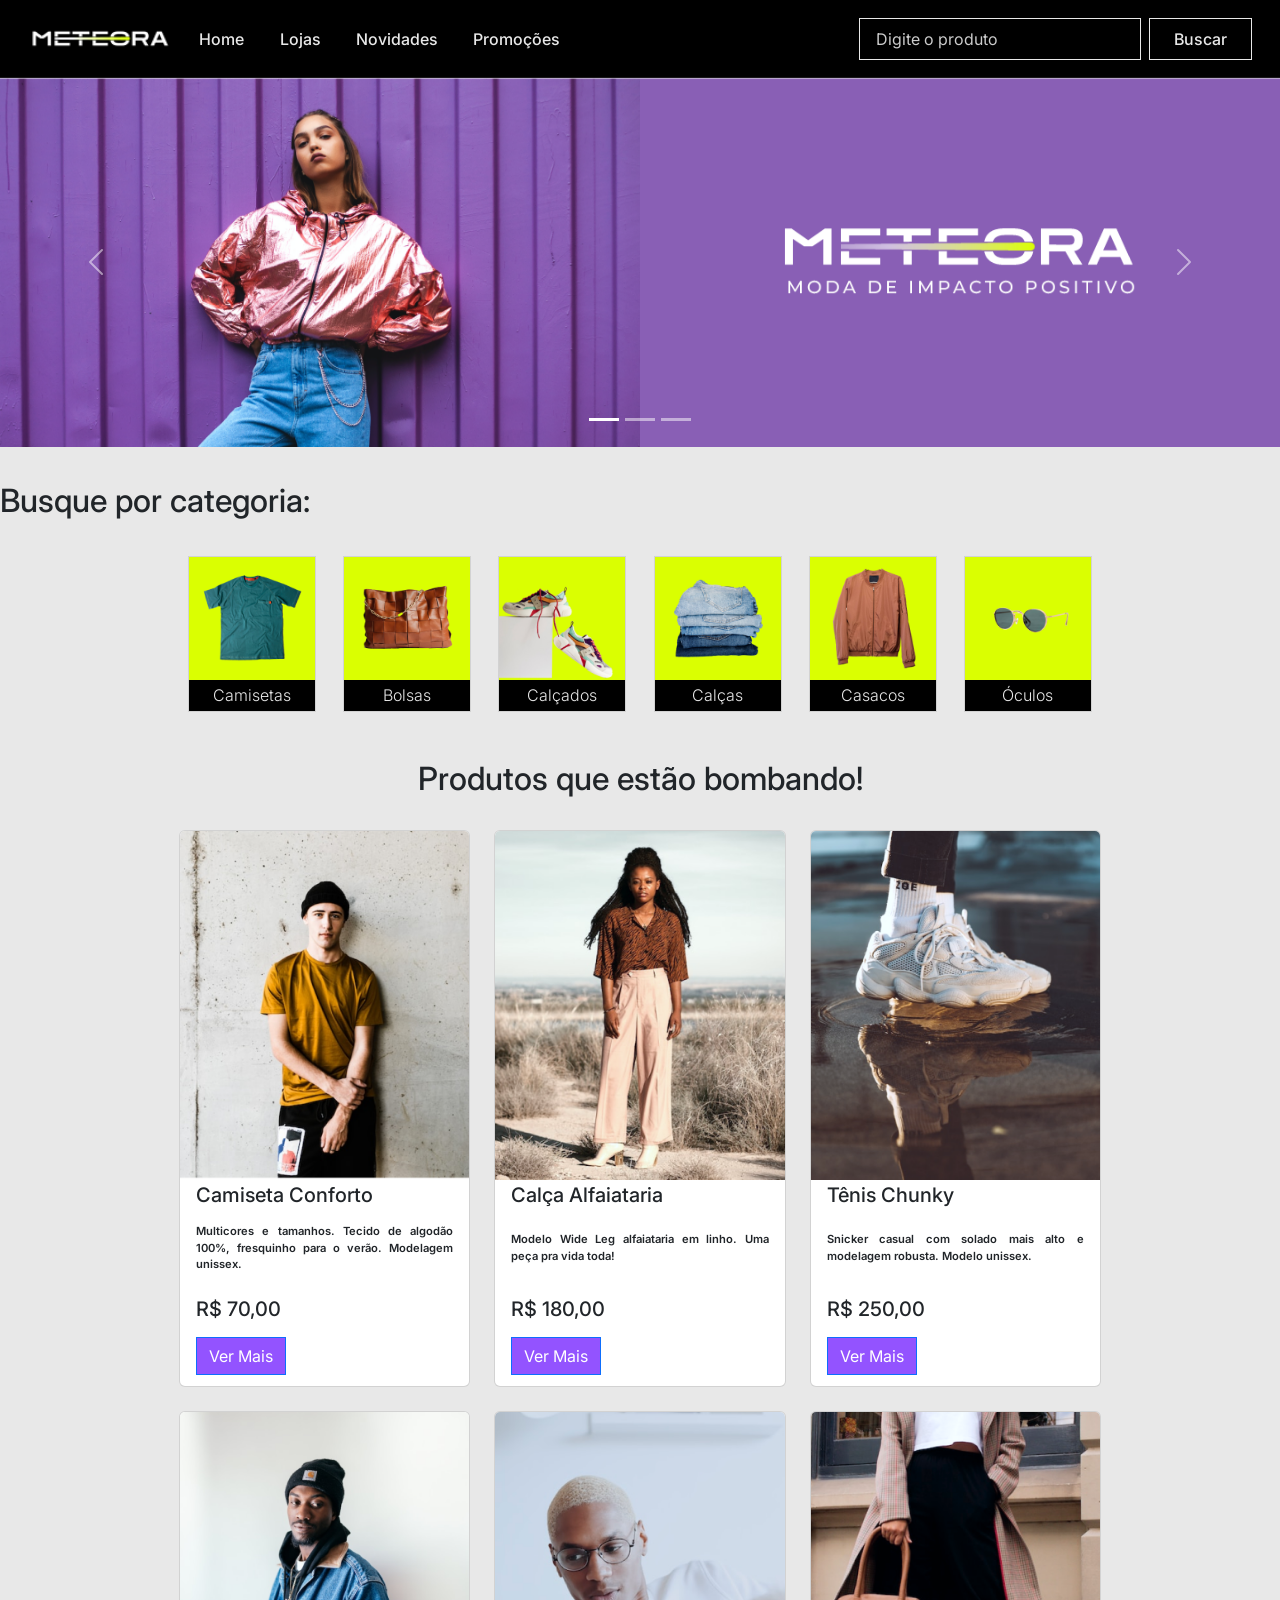
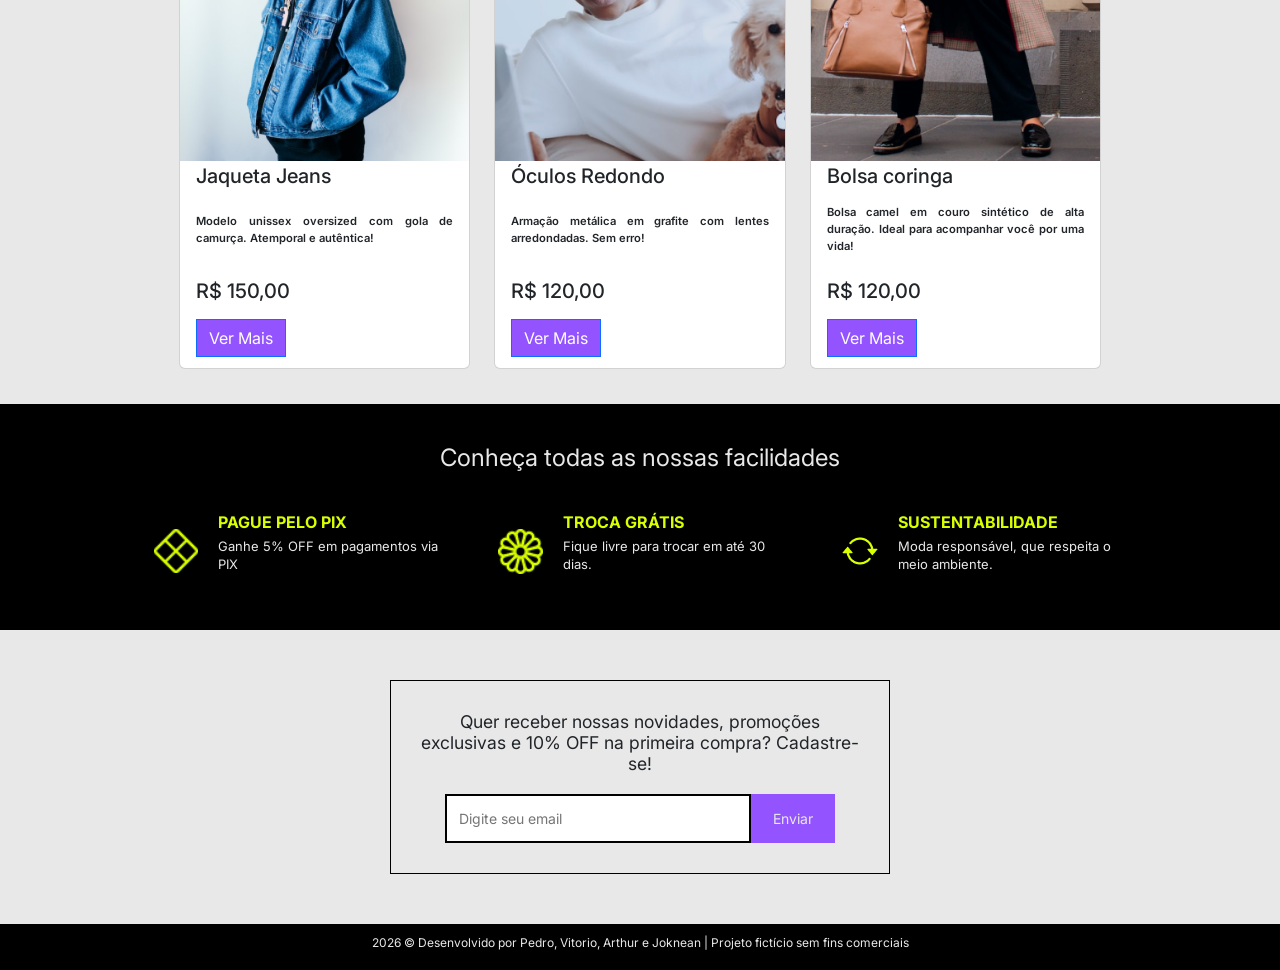
==== commit 5188f60c: "UPDT main-07_Complemento e Correções Modal" ====
--- a/index.html
+++ b/index.html
@@ -1,700 +1,479 @@
 <!doctype html>
 <html lang="pt-br">
-  <head>
-    <meta charset="UTF-8" />
-    <meta name="viewport" content="width=device-width, initial-scale=1.0" />
-
-    <link
-      href="https://cdn.jsdelivr.net/npm/bootstrap@5.3.3/dist/css/bootstrap.min.css"
-      rel="stylesheet"
-      integrity="sha384-QWTKZyjpPEjISv5WaRU9OFeRpok6YctnYmDr5pNlyT2bRjXh0JMhjY6hW+ALEwIH"
-      crossorigin="anonymous"
-    />
-
-    <link rel="stylesheet" href="style/style.css" />
-    <link
-      rel="shortcut icon"
-      href="assets/Favicon-64px.png"
-      type="image/x-icon"
-    />
-    <title>METEORA</title>
-    <script
-      src="https://cdn.jsdelivr.net/npm/bootstrap@5.3.3/dist/js/bootstrap.bundle.min.js"
-      integrity="sha384-YvpcrYf0tY3lHB60NNkmXc5s9fDVZLESaAA55NDzOxhy9GkcIdslK1eN7N6jIeHz"
-      crossorigin="anonymous"
-      defer
-    ></script>
-    <script src="script/modal.js" defer></script>
-  </head>
-
-  <body>
-    <header>
-      <nav class="navbar navbar-expand-custom bg-dark navbar-dark px-3">
-        <div class="container-fluid">
-          <a class="navbar-brand" href="#">
-            <img
-              src="assets/Desktop/Logo%20desktop.png"
-              alt="Meteora"
-              class="d-none d-md-block"
-            />
-            <img
-              src="assets/Mobile/Logo%20mobile.png"
-              alt="Meteora"
-              class="d-block d-md-none"
-            />
-          </a>
-
-          <button
-            class="navbar-toggler"
-            type="button"
-            data-bs-toggle="collapse"
-            data-bs-target="#menuNavegacao"
-            aria-controls="menuNavegacao"
-            aria-expanded="false"
-            aria-label="Abrir navegação"
-          >
-            <span class="navbar-toggler-icon"></span>
+
+<head>
+  <meta charset="UTF-8" />
+  <meta name="viewport" content="width=device-width, initial-scale=1.0" />
+
+  <link href="https://cdn.jsdelivr.net/npm/bootstrap@5.3.3/dist/css/bootstrap.min.css" rel="stylesheet"
+    integrity="sha384-QWTKZyjpPEjISv5WaRU9OFeRpok6YctnYmDr5pNlyT2bRjXh0JMhjY6hW+ALEwIH" crossorigin="anonymous" />
+
+  <link rel="stylesheet" href="style/style.css" />
+  <link rel="shortcut icon" href="assets/Favicon-64px.png" type="image/x-icon" />
+  <title>METEORA</title>
+  <script src="https://cdn.jsdelivr.net/npm/bootstrap@5.3.3/dist/js/bootstrap.bundle.min.js"
+    integrity="sha384-YvpcrYf0tY3lHB60NNkmXc5s9fDVZLESaAA55NDzOxhy9GkcIdslK1eN7N6jIeHz" crossorigin="anonymous"
+    defer></script>
+  <script src="script/modal.js" defer></script>
+</head>
+
+<body>
+  <header>
+    <nav class="navbar navbar-expand-custom bg-dark navbar-dark px-3">
+      <div class="container-fluid">
+        <a class="navbar-brand" href="#">
+          <img src="assets/Desktop/Logo%20desktop.png" alt="Meteora" class="d-none d-md-block" />
+          <img src="assets/Mobile/Logo%20mobile.png" alt="Meteora" class="d-block d-md-none" />
+        </a>
+
+        <button class="navbar-toggler" type="button" data-bs-toggle="collapse" data-bs-target="#menuNavegacao"
+          aria-controls="menuNavegacao" aria-expanded="false" aria-label="Abrir navegação">
+          <span class="navbar-toggler-icon"></span>
+        </button>
+
+        <div class="collapse navbar-collapse" id="menuNavegacao">
+          <ul class="navbar-nav me-auto mb-2 mb-md-0">
+            <li class="nav-item">
+              <a class="nav-link" aria-current="page" href="#">Home</a>
+            </li>
+            <li class="nav-item">
+              <a class="nav-link" href="#">Lojas</a>
+            </li>
+            <li class="nav-item dropdown">
+              <a class="nav-link dropdown-toggle" href="#" role="button" data-bs-toggle="dropdown"
+                aria-expanded="false">
+                Novidades
+              </a>
+              <ul class="dropdown-menu">
+                <li>
+                  <a class="dropdown-item" href="#catalog">Coleção Verão</a>
+                </li>
+                <li>
+                  <a class="dropdown-item" href="#catalog">Coleção Inverno</a>
+                </li>
+                <li>
+                  <a class="dropdown-item" href="#catalog">Coleção Outono</a>
+                </li>
+                <li>
+                  <hr class="dropdown-divider" />
+                </li>
+                <li><a class="dropdown-item" href="#catalog">Em Alta</a></li>
+              </ul>
+            </li>
+            <li class="nav-item">
+              <a class="nav-link" href="#footer_Two">Promoções</a>
+            </li>
+          </ul>
+
+          <form class="d-flex" role="search">
+            <input class="form-control me-2 rounded-0" type="search" placeholder="Digite o produto"
+              aria-label="Buscar" />
+            <button class="btn btn-outline-light rounded-0" type="submit">
+              Buscar
+            </button>
+          </form>
+        </div>
+      </div>
+    </nav>
+
+    <div id="carouselExampleIndicators" class="carousel slide" data-bs-ride="carousel" data-bs-interval="5000">
+      <div class="carousel-indicators">
+        <button type="button" data-bs-target="#carouselExampleIndicators" data-bs-slide-to="0" class="active"
+          aria-current="true" aria-label="Slide 1"></button>
+        <button type="button" data-bs-target="#carouselExampleIndicators" data-bs-slide-to="1"
+          aria-label="Slide 2"></button>
+        <button type="button" data-bs-target="#carouselExampleIndicators" data-bs-slide-to="2"
+          aria-label="Slide 3"></button>
+      </div>
+      <div class="carousel-inner">
+        <div class="carousel-item active">
+          <img src="assets/Desktop/Banner1.png" class="d-block w-100" alt="Banner 1" />
+        </div>
+        <div class="carousel-item">
+          <img src="assets/Desktop/Banner2.png" class="d-block w-100" alt="Banner 2" />
+          <div class="carousel-caption d-none d-md-block text-light"
+            style="bottom: auto; top: 50%; transform: translateY(-50%)">
+            <h2 class="fw-bold display-5">COLEÇÃO ATEMPORAL</h2>
+            <p class="fs-4">Estilo e qualidade para durar.</p>
+          </div>
+        </div>
+        <div class="carousel-item">
+          <img src="assets/Desktop/Banner3.png" class="d-block w-100" alt="Banner 3" />
+          <div class="carousel-caption d-none d-md-block text-light"
+            style="bottom: auto; top: 50%; transform: translateY(-50%)">
+            <h2 class="fw-bold display-5">COLEÇÃO ATEMPORAL</h2>
+            <p class="fs-4">Alto impacto visual, baixo impacto ambiental!</p>
+          </div>
+        </div>
+      </div>
+      <button class="carousel-control-prev" type="button" data-bs-target="#carouselExampleIndicators"
+        data-bs-slide="prev">
+        <span class="carousel-control-prev-icon" aria-hidden="true"></span>
+        <span class="visually-hidden">Previous</span>
+      </button>
+      <button class="carousel-control-next" type="button" data-bs-target="#carouselExampleIndicators"
+        data-bs-slide="next">
+        <span class="carousel-control-next-icon" aria-hidden="true"></span>
+        <span class="visually-hidden">Next</span>
+      </button>
+    </div>
+  </header>
+
+  <main class="main">
+    <section class="main-category">
+      <h2 class="category-title">Busque por categoria:</h2>
+      <div class="category__cards-container">
+        <div class="card" style="width: 8rem">
+          <img src="assets/Desktop/Categorias/Categoria camiseta.png" class="card-img-top"
+            alt="imagem de uma camiseta" />
+          <div class="card-body">
+            <p class="card-text">Camisetas</p>
+          </div>
+        </div>
+        <div class="card" style="width: 8rem">
+          <img src="assets/Desktop/Categorias/Categoria Bolsa.png" class="card-img-top" alt="imagem de uma bolsa" />
+          <div class="card-body">
+            <p class="card-text">Bolsas</p>
+          </div>
+        </div>
+        <div class="card" style="width: 8rem">
+          <img src="assets/Desktop/Categorias/Categoria Calçados.png" class="card-img-top" alt="imagem de um calçado" />
+          <div class="card-body">
+            <p class="card-text">Calçados</p>
+          </div>
+        </div>
+        <div class="card" style="width: 8rem">
+          <img src="assets/Desktop/Categorias/Categoria calça.png" class="card-img-top" alt="imagem de uma calça" />
+          <div class="card-body">
+            <p class="card-text">Calças</p>
+          </div>
+        </div>
+        <div class="card" style="width: 8rem">
+          <img src="assets/Desktop/Categorias/Categoria casacos.png" class="card-img-top" alt="imagem de um casaco" />
+          <div class="card-body">
+            <p class="card-text">Casacos</p>
+          </div>
+        </div>
+        <div class="card" style="width: 8rem">
+          <img src="assets/Desktop/Categorias/Categoria óculos.png" class="card-img-top" alt="imagem de um óculos" />
+          <div class="card-body">
+            <p class="card-text">Óculos</p>
+          </div>
+        </div>
+      </div>
+    </section>
+    <section id="catalog" class="main-products">
+      <h2 class="products-title">Produtos que estão bombando!</h2>
+      <div class="products__cards-container">
+        <div class="card" style="width: 18.2rem">
+          <img src="assets/Desktop/Imagens Cards/Camiseta.png" class="card-img-top" alt="imagem de uma camiseta" />
+          <div class="card-body">
+            <h5 class="card-title">Camiseta Conforto</h5>
+            <p class="card-text">
+              Multicores e tamanhos. Tecido de algodão 100%, fresquinho para o
+              verão. Modelagem unissex.
+            </p>
+            <h5 class="card-title">R$ 70,00</h5>
+            <a href="#" class="btn btn-primary" data-bs-toggle="modal" data-bs-target="#modalProduto"
+              data-category="vestuario" data-name="Camiseta Conforto" data-price="R$ 70,00"
+              data-text="Multicores e tamanhos. Tecido de algodão 100%, fresquinho para o verão. Modelagem unissex."
+              data-img="assets/Desktop/Imagens Cards/Camiseta.png">Ver Mais</a>
+          </div>
+        </div>
+        <div class="card" style="width: 18.2rem">
+          <img src="assets/Desktop/Imagens Cards/Calça.png" class="card-img-top" alt="imagem de uma calça" />
+          <div class="card-body">
+            <h5 class="card-title">Calça Alfaiataria</h5>
+            <p class="card-text">
+              Modelo Wide Leg alfaiataria em linho. Uma peça pra vida toda!
+            </p>
+            <h5 class="card-title">R$ 180,00</h5>
+            <a href="#" class="btn btn-primary" data-bs-toggle="modal" data-bs-target="#modalProduto"
+              data-category="vestuario" data-name="Calça Alfaiataria" data-price="R$ 180,00"
+              data-text="Modelo Wide Leg alfaiataria em linho. Uma peça pra vida toda!"
+              data-img="assets/Desktop/Imagens Cards/Calça.png">Ver Mais</a>
+          </div>
+        </div>
+        <div class="card" style="width: 18.2rem">
+          <img src="assets/Desktop/Imagens Cards/Tenis.png" class="card-img-top" alt="imagem de um tênis chunky" />
+          <div class="card-body">
+            <h5 class="card-title">Tênis Chunky</h5>
+            <p class="card-text">
+              Snicker casual com solado mais alto e modelagem robusta. Modelo
+              unissex.
+            </p>
+            <h5 class="card-title">R$ 250,00</h5>
+            <a href="#" class="btn btn-primary" data-bs-toggle="modal" data-bs-target="#modalProduto"
+              data-category="tenis" data-name="Tênis Chunky" data-price="R$ 250,00"
+              data-text="Snicker casual com solado mais alto e modelagem robusta. Modelo unissex."
+              data-img="assets/Desktop/Imagens Cards/Tenis.png">Ver Mais</a>
+          </div>
+        </div>
+        <div class="card" style="width: 18.2rem">
+          <img src="assets/Desktop/Imagens Cards/Jaqueta.png" class="card-img-top" alt="imagem de uma jaqueta jeans" />
+          <div class="card-body">
+            <h5 class="card-title">Jaqueta Jeans</h5>
+            <p class="card-text">
+              Modelo unissex oversized com gola de camurça. Atemporal e
+              autêntica!
+            </p>
+            <h5 class="card-title">R$ 150,00</h5>
+            <a href="#" class="btn btn-primary" data-bs-toggle="modal" data-bs-target="#modalProduto"
+              data-category="vestuario-sobreposicao" data-name="Jaqueta Jeans" data-price="R$ 150,00"
+              data-text="Modelo unissex oversized com gola de camurça. Atemporal e autêntica!"
+              data-img="assets/Desktop/Imagens Cards/Jaqueta.png">Ver Mais</a>
+          </div>
+        </div>
+        <div class="card" style="width: 18.2rem">
+          <img src="assets/Desktop/Imagens Cards/óculos.png" class="card-img-top" alt="imagem de um óculos redondo" />
+          <div class="card-body">
+            <h5 class="card-title">Óculos Redondo</h5>
+            <p class="card-text">
+              Armação metálica em grafite com lentes arredondadas. Sem erro!
+            </p>
+            <h5 class="card-title">R$ 120,00</h5>
+            <a href="#" class="btn btn-primary" data-bs-toggle="modal" data-bs-target="#modalProduto"
+              data-category="acessorio-ocular" data-name="Óculos Redondo" data-price="R$ 120,00"
+              data-text=" Armação metálica em grafite com lentes arredondadas. Sem erro!"
+              data-img="assets/Desktop/Imagens Cards/óculos.png">Ver Mais</a>
+          </div>
+        </div>
+        <div class="card" style="width: 18.2rem">
+          <img src="assets/Desktop/Imagens Cards/Bolsa.png" class="card-img-top"
+            alt="imagem de uma bolsa de couro sintético marrom" />
+          <div class="card-body">
+            <h5 class="card-title">Bolsa coringa</h5>
+            <p class="card-text">
+              Bolsa camel em couro sintético de alta duração. Ideal para
+              acompanhar você por uma vida!
+            </p>
+            <h5 class="card-title">R$ 120,00</h5>
+            <a href="#" class="btn btn-primary" data-bs-toggle="modal" data-bs-target="#modalProduto"
+              data-category="acessorio" data-name="Bolsa coringa" data-price="R$ 120,00"
+              data-text="Bolsa camel em couro sintético de alta duração. Ideal para acompanhar você por uma vida!"
+              data-img="assets/Desktop/Imagens Cards/Bolsa.png">Ver Mais</a>
+          </div>
+        </div>
+      </div>
+    </section>
+  </main>
+
+  <footer>
+    <div id="footer_One">
+      <h2 class="footer_header">Conheça todas as nossas facilidades</h2>
+      <div class="cards-footer">
+        <div class="card-1">
+          <img class="img-footer" src="assets/Desktop/Ícones/x-diamond.png" alt="Ícone Pix" />
+          <div class="textos_footer">
+            <h4 class="footer-yellow-font">PAGUE PELO PIX</h4>
+            <p>Ganhe 5% OFF em pagamentos via PIX</p>
+          </div>
+        </div>
+        <div class="card-2">
+          <img class="img-footer" src="assets/Desktop/Ícones/flower1.png" alt="Ícone Troca" />
+          <div class="textos_footer">
+            <h4 class="footer-yellow-font">TROCA GRÁTIS</h4>
+            <p>Fique livre para trocar em até 30 dias.</p>
+          </div>
+        </div>
+        <div class="card-3">
+          <img class="img-footer" src="assets/Desktop/Ícones/arrow-repeat.png" alt="Ícone Sustentabilidade" />
+          <div class="textos_footer">
+            <h4 class="footer-yellow-font">SUSTENTABILIDADE</h4>
+            <p>Moda responsável, que respeita o meio ambiente.</p>
+          </div>
+        </div>
+      </div>
+    </div>
+    <div id="footer_Two">
+      <div>
+        <h3>
+          Quer receber nossas novidades, promoções exclusivas e 10% OFF na
+          primeira compra? Cadastre-se!
+        </h3>
+        <form id="form-newsletter">
+          <input id="input_value_email" placeholder="Digite seu email" type="email" required />
+          <button id="input_button_send" type="submit">Enviar</button>
+        </form>
+      </div>
+    </div>
+    <div id="footer_Three">
+      <h3>
+        2026 © Desenvolvido por Pedro, Vitorio, Arthur e Joknean | Projeto
+        fictício sem fins comerciais
+      </h3>
+    </div>
+  </footer>
+
+  <div class="modal fade" id="modalProduto" tabindex="-1" aria-labelledby="modalProdutoLabel" aria-hidden="true">
+    <div class="modal-dialog modal-lg modal-dialog-centered">
+      <div class="modal-content rounded-0 border-0">
+        <div class="modal-header bg-black text-white border-0 py-3">
+          <div class="d-flex align-items-center gap-2">
+            <div class="modal-icon-check">
+              <svg width="16" height="16" viewBox="0 0 16 16" fill="none">
+                <path d="M3 8l3.5 3.5L13 5" stroke="#daff01" stroke-width="2" stroke-linecap="round"
+                  stroke-linejoin="round" />
+              </svg>
+            </div>
+            <span id="modalProdutoLabel" class="modal-titulo">Confira detalhes sobre o produto</span>
+          </div>
+          <button type="button" class="btn-close btn-close-white ms-auto" data-bs-dismiss="modal" aria-label="Fechar">
           </button>
-
-          <div class="collapse navbar-collapse" id="menuNavegacao">
-            <ul class="navbar-nav me-auto mb-2 mb-md-0">
-              <li class="nav-item">
-                <a class="nav-link" aria-current="page" href="#">Home</a>
-              </li>
-              <li class="nav-item">
-                <a class="nav-link" href="#">Lojas</a>
-              </li>
-              <li class="nav-item dropdown">
-                <a
-                  class="nav-link dropdown-toggle"
-                  href="#"
-                  role="button"
-                  data-bs-toggle="dropdown"
-                  aria-expanded="false"
-                >
-                  Novidades
-                </a>
-                <ul class="dropdown-menu">
-                  <li>
-                    <a class="dropdown-item" href="#catalog">Coleção Verão</a>
-                  </li>
-                  <li>
-                    <a class="dropdown-item" href="#catalog">Coleção Inverno</a>
-                  </li>
-                  <li>
-                    <a class="dropdown-item" href="#catalog">Coleção Outono</a>
-                  </li>
-                  <li>
-                    <hr class="dropdown-divider" />
-                  </li>
-                  <li><a class="dropdown-item" href="#catalog">Em Alta</a></li>
-                </ul>
-              </li>
-              <li class="nav-item">
-                <a class="nav-link" href="#footer_Two">Promoções</a>
-              </li>
-            </ul>
-
-            <form class="d-flex" role="search">
-              <input
-                class="form-control me-2 rounded-0"
-                type="search"
-                placeholder="Digite o produto"
-                aria-label="Buscar"
-              />
-              <button class="btn btn-outline-light rounded-0" type="submit">
-                Buscar
-              </button>
-            </form>
-          </div>
-        </div>
-      </nav>
-
-      <div
-        id="carouselExampleIndicators"
-        class="carousel slide"
-        data-bs-ride="carousel"
-        data-bs-interval="5000"
-      >
-        <div class="carousel-indicators">
-          <button
-            type="button"
-            data-bs-target="#carouselExampleIndicators"
-            data-bs-slide-to="0"
-            class="active"
-            aria-current="true"
-            aria-label="Slide 1"
-          ></button>
-          <button
-            type="button"
-            data-bs-target="#carouselExampleIndicators"
-            data-bs-slide-to="1"
-            aria-label="Slide 2"
-          ></button>
-          <button
-            type="button"
-            data-bs-target="#carouselExampleIndicators"
-            data-bs-slide-to="2"
-            aria-label="Slide 3"
-          ></button>
-        </div>
-        <div class="carousel-inner">
-          <div class="carousel-item active">
-            <img
-              src="assets/Desktop/Banner1.png"
-              class="d-block w-100"
-              alt="Banner 1"
-            />
-          </div>
-          <div class="carousel-item">
-            <img
-              src="assets/Desktop/Banner2.png"
-              class="d-block w-100"
-              alt="Banner 2"
-            />
-            <div
-              class="carousel-caption d-none d-md-block text-light"
-              style="bottom: auto; top: 50%; transform: translateY(-50%)"
-            >
-              <h2 class="fw-bold display-5">COLEÇÃO ATEMPORAL</h2>
-              <p class="fs-4">Estilo e qualidade para durar.</p>
-            </div>
-          </div>
-          <div class="carousel-item">
-            <img
-              src="assets/Desktop/Banner3.png"
-              class="d-block w-100"
-              alt="Banner 3"
-            />
-            <div
-              class="carousel-caption d-none d-md-block text-light"
-              style="bottom: auto; top: 50%; transform: translateY(-50%)"
-            >
-              <h2 class="fw-bold display-5">COLEÇÃO ATEMPORAL</h2>
-              <p class="fs-4">Alto impacto visual, baixo impacto ambiental!</p>
-            </div>
-          </div>
-        </div>
-        <button
-          class="carousel-control-prev"
-          type="button"
-          data-bs-target="#carouselExampleIndicators"
-          data-bs-slide="prev"
-        >
-          <span class="carousel-control-prev-icon" aria-hidden="true"></span>
-          <span class="visually-hidden">Previous</span>
-        </button>
-        <button
-          class="carousel-control-next"
-          type="button"
-          data-bs-target="#carouselExampleIndicators"
-          data-bs-slide="next"
-        >
-          <span class="carousel-control-next-icon" aria-hidden="true"></span>
-          <span class="visually-hidden">Next</span>
-        </button>
-      </div>
-    </header>
-
-    <main class="main">
-      <section class="main-category">
-        <h2 class="category-title">Busque por categoria:</h2>
-        <div class="category__cards-container">
-          <div class="card" style="width: 8rem">
-            <img
-              src="assets/Desktop/Categorias/Categoria camiseta.png"
-              class="card-img-top"
-              alt="imagem de uma camiseta"
-            />
-            <div class="card-body">
-              <p class="card-text">Camisetas</p>
-            </div>
-          </div>
-          <div class="card" style="width: 8rem">
-            <img
-              src="assets/Desktop/Categorias/Categoria Bolsa.png"
-              class="card-img-top"
-              alt="imagem de uma bolsa"
-            />
-            <div class="card-body">
-              <p class="card-text">Bolsas</p>
-            </div>
-          </div>
-          <div class="card" style="width: 8rem">
-            <img
-              src="assets/Desktop/Categorias/Categoria Calçados.png"
-              class="card-img-top"
-              alt="imagem de um calçado"
-            />
-            <div class="card-body">
-              <p class="card-text">Calçados</p>
-            </div>
-          </div>
-          <div class="card" style="width: 8rem">
-            <img
-              src="assets/Desktop/Categorias/Categoria calça.png"
-              class="card-img-top"
-              alt="imagem de uma calça"
-            />
-            <div class="card-body">
-              <p class="card-text">Calças</p>
-            </div>
-          </div>
-          <div class="card" style="width: 8rem">
-            <img
-              src="assets/Desktop/Categorias/Categoria casacos.png"
-              class="card-img-top"
-              alt="imagem de um casaco"
-            />
-            <div class="card-body">
-              <p class="card-text">Casacos</p>
-            </div>
-          </div>
-          <div class="card" style="width: 8rem">
-            <img
-              src="assets/Desktop/Categorias/Categoria óculos.png"
-              class="card-img-top"
-              alt="imagem de um óculos"
-            />
-            <div class="card-body">
-              <p class="card-text">Óculos</p>
-            </div>
-          </div>
-        </div>
-      </section>
-      <section id="catalog" class="main-products">
-        <h2 class="products-title">Produtos que estão bombando!</h2>
-        <div class="products__cards-container">
-          <div class="card" style="width: 18.2rem">
-            <img
-              src="assets/Desktop/Imagens Cards/Camiseta.png"
-              class="card-img-top"
-              alt="imagem de uma camiseta"
-            />
-            <div class="card-body">
-              <h5 class="card-title">Camiseta Conforto</h5>
-              <p class="card-text">
-                Multicores e tamanhos. Tecido de algodão 100%, fresquinho para o
-                verão. Modelagem unissex.
-              </p>
-              <h5 class="card-title">R$ 70,00</h5>
-              <a
-                href="#"
-                class="btn btn-primary"
-                data-bs-toggle="modal"
-                data-bs-target="#modalProduto"
-                data-category="vestuario"
-                data-name="Camiseta Conforto"
-                data-price="R$ 70,00"
-                data-text="Multicores e tamanhos. Tecido de algodão 100%, fresquinho para o verão. Modelagem unissex."
-                data-img="assets/Desktop/Imagens Cards/Camiseta.png"
-                >Ver Mais</a
-              >
-            </div>
-          </div>
-          <div class="card" style="width: 18.2rem">
-            <img
-              src="assets/Desktop/Imagens Cards/Calça.png"
-              class="card-img-top"
-              alt="imagem de uma calça"
-            />
-            <div class="card-body">
-              <h5 class="card-title">Calça Alfaiataria</h5>
-              <p class="card-text">
-                Modelo Wide Leg alfaiataria em linho. Uma peça pra vida toda!
-              </p>
-              <h5 class="card-title">R$ 180,00</h5>
-              <a
-                href="#"
-                class="btn btn-primary"
-                data-bs-toggle="modal"
-                data-bs-target="#modalProduto"
-                data-category="vestuario"
-                data-name="Calça Alfaiataria"
-                data-price="R$ 180,00"
-                data-text="Modelo Wide Leg alfaiataria em linho. Uma peça pra vida toda!"
-                data-img="assets/Desktop/Imagens Cards/Calça.png"
-                >Ver Mais</a
-              >
-            </div>
-          </div>
-          <div class="card" style="width: 18.2rem">
-            <img
-              src="assets/Desktop/Imagens Cards/Tenis.png"
-              class="card-img-top"
-              alt="imagem de um tênis chunky"
-            />
-            <div class="card-body">
-              <h5 class="card-title">Tênis Chunky</h5>
-              <p class="card-text">
-                Snicker casual com solado mais alto e modelagem robusta. Modelo
-                unissex.
-              </p>
-              <h5 class="card-title">R$ 250,00</h5>
-              <a
-                href="#"
-                class="btn btn-primary"
-                data-bs-toggle="modal"
-                data-bs-target="#modalProduto"
-                data-category="tenis"
-                data-name="Tênis Chunky"
-                data-price="R$ 250,00"
-                data-text="Snicker casual com solado mais alto e modelagem robusta. Modelo unissex."
-                data-img="assets/Desktop/Imagens Cards/Tenis.png"
-                >Ver Mais</a
-              >
-            </div>
-          </div>
-          <div class="card" style="width: 18.2rem">
-            <img
-              src="assets/Desktop/Imagens Cards/Jaqueta.png"
-              class="card-img-top"
-              alt="imagem de uma jaqueta jeans"
-            />
-            <div class="card-body">
-              <h5 class="card-title">Jaqueta Jeans</h5>
-              <p class="card-text">
-                Modelo unissex oversized com gola de camurça. Atemporal e
-                autêntica!
-              </p>
-              <h5 class="card-title">R$ 150,00</h5>
-              <a
-                href="#"
-                class="btn btn-primary"
-                data-bs-toggle="modal"
-                data-bs-target="#modalProduto"
-                data-category="vestuario"
-                data-name="Jaqueta Jeans"
-                data-price="R$ 150,00"
-                data-text="Modelo unissex oversized com gola de camurça. Atemporal e autêntica!"
-                data-img="assets/Desktop/Imagens Cards/Jaqueta.png"
-                >Ver Mais</a
-              >
-            </div>
-          </div>
-          <div class="card" style="width: 18.2rem">
-            <img
-              src="assets/Desktop/Imagens Cards/óculos.png"
-              class="card-img-top"
-              alt="imagem de um óculos redondo"
-            />
-            <div class="card-body">
-              <h5 class="card-title">Óculos Redondo</h5>
-              <p class="card-text">
-                Armação metálica em grafite com lentes arredondadas. Sem erro!
-              </p>
-              <h5 class="card-title">R$ 120,00</h5>
-              <a
-                href="#"
-                class="btn btn-primary"
-                data-bs-toggle="modal"
-                data-bs-target="#modalProduto"
-                data-category="acessorio"
-                data-name="Óculos Redondo"
-                data-price="R$ 120,00"
-                data-text=" Armação metálica em grafite com lentes arredondadas. Sem erro!"
-                data-img="assets/Desktop/Imagens Cards/óculos.png"
-                >Ver Mais</a
-              >
-            </div>
-          </div>
-          <div class="card" style="width: 18.2rem">
-            <img
-              src="assets/Desktop/Imagens Cards/Bolsa.png"
-              class="card-img-top"
-              alt="imagem de uma bolsa de couro sintético marrom"
-            />
-            <div class="card-body">
-              <h5 class="card-title">Bolsa coringa</h5>
-              <p class="card-text">
-                Bolsa camel em couro sintético de alta duração. Ideal para
-                acompanhar você por uma vida!
-              </p>
-              <h5 class="card-title">R$ 120,00</h5>
-              <a
-                href="#"
-                class="btn btn-primary"
-                data-bs-toggle="modal"
-                data-bs-target="#modalProduto"
-                data-category="acessorio"
-                data-name="Bolsa coringa"
-                data-price="R$ 120,00"
-                data-text="Bolsa camel em couro sintético de alta duração. Ideal para acompanhar você por uma vida!"
-                data-img="assets/Desktop/Imagens Cards/Bolsa.png"
-                >Ver Mais</a
-              >
-            </div>
-          </div>
-        </div>
-      </section>
-    </main>
-
-    <footer>
-      <div id="footer_One">
-        <h2 class="footer_header">Conheça todas as nossas facilidades</h2>
-        <div class="cards-footer">
-          <div class="card-1">
-            <img
-              class="img-footer"
-              src="assets/Desktop/Ícones/x-diamond.png"
-              alt="Ícone Pix"
-            />
-            <div class="textos_footer">
-              <h4 class="footer-yellow-font">PAGUE PELO PIX</h4>
-              <p>Ganhe 5% OFF em pagamentos via PIX</p>
-            </div>
-          </div>
-          <div class="card-2">
-            <img
-              class="img-footer"
-              src="assets/Desktop/Ícones/flower1.png"
-              alt="Ícone Troca"
-            />
-            <div class="textos_footer">
-              <h4 class="footer-yellow-font">TROCA GRÁTIS</h4>
-              <p>Fique livre para trocar em até 30 dias.</p>
-            </div>
-          </div>
-          <div class="card-3">
-            <img
-              class="img-footer"
-              src="assets/Desktop/Ícones/arrow-repeat.png"
-              alt="Ícone Sustentabilidade"
-            />
-            <div class="textos_footer">
-              <h4 class="footer-yellow-font">SUSTENTABILIDADE</h4>
-              <p>Moda responsável, que respeita o meio ambiente.</p>
-            </div>
-          </div>
-        </div>
-      </div>
-      <div id="footer_Two">
-        <div>
-          <h3>
-            Quer receber nossas novidades, promoções exclusivas e 10% OFF na
-            primeixa compra? Cadastre-se!
-          </h3>
-          <form id="form-newsletter">
-            <input
-              id="input_value_email"
-              placeholder="Digite seu email"
-              type="email"
-              required
-            />
-            <button id="input_button_send" type="submit">Enviar</button>
-          </form>
-        </div>
-      </div>
-      <div id="footer_Three">
-        <h3>
-          2026 © Desenvolvido por Pedro, Vitorio, Arthur e Joknean | Projeto
-          fictício sem fins comerciais
-        </h3>
-      </div>
-    </footer>
-
-    <div
-      class="modal fade"
-      id="modalProduto"
-      tabindex="-1"
-      aria-labelledby="modalProdutoLabel"
-      aria-hidden="true"
-    >
-      <div class="modal-dialog modal-lg modal-dialog-centered">
-        <div class="modal-content rounded-0 border-0">
-          <div class="modal-header bg-black text-white border-0 py-3">
-            <div class="d-flex align-items-center gap-2">
-              <div class="modal-icon-check">
-                <svg width="16" height="16" viewBox="0 0 16 16" fill="none">
-                  <path
-                    d="M3 8l3.5 3.5L13 5"
-                    stroke="#daff01"
-                    stroke-width="2"
-                    stroke-linecap="round"
-                    stroke-linejoin="round"
-                  />
-                </svg>
+        </div>
+
+        <div class="modal-body p-0 d-flex">
+          <div class="modal-img-wrap">
+            <img src="assets/Desktop/Imagens Cards/Jaqueta.png" alt="Jaqueta Jeans" class="modal-produto-img" />
+          </div>
+          <div class="modal-detalhes">
+            <h5 class="modal-nome"></h5>
+            <p class="modal-descricao"></p>
+            <hr class="modal-divisor" />
+            <p class="modal-preco"></p>
+
+            <div class="modal-secao" id="secao-cores">
+              <p class="modal-label">Cores:</p>
+              <div class="modal-cores">
+                <label class="modal-cor-item">
+                  <input type="radio" name="cor" value="caramelo" checked />
+                  <span class="cor-circulo" style="background: #c68e17"></span>
+                  <span class="cor-nome">Caramelo</span>
+                </label>
+                <label class="modal-cor-item">
+                  <input type="radio" name="cor" value="offwhite" />
+                  <span class="cor-circulo" style="background: #f0ede8; border: 1px solid #ccc"></span>
+                  <span class="cor-nome">Offwhite</span>
+                </label>
+                <label class="modal-cor-item">
+                  <input type="radio" name="cor" value="preto" />
+                  <span class="cor-circulo" style="background: #000"></span>
+                  <span class="cor-nome">Preto</span>
+                </label>
               </div>
-              <span id="modalProdutoLabel" class="modal-titulo"
-                >Confira detalhes sobre o produto</span
-              >
-            </div>
-            <button
-              type="button"
-              class="btn-close btn-close-white ms-auto"
-              data-bs-dismiss="modal"
-              aria-label="Fechar"
-            ></button>
-          </div>
-
-          <div class="modal-body p-0 d-flex">
-            <div class="modal-img-wrap">
-              <img
-                src="assets/Desktop/Imagens Cards/Jaqueta.png"
-                alt="Jaqueta Jeans"
-                class="modal-produto-img"
-              />
-            </div>
-            <div class="modal-detalhes">
-              <h5 class="modal-nome"></h5>
-              <p class="modal-descricao"></p>
-              <hr class="modal-divisor" />
-              <p class="modal-preco"></p>
-
-              <div class="modal-secao" id="secao-cores">
-                <p class="modal-label">Cores:</p>
-                <div class="modal-cores">
-                  <label class="modal-cor-item">
-                    <input type="radio" name="cor" value="azul" checked />
-                    <span
-                      class="cor-circulo"
-                      style="background: #7ecbff"
-                    ></span>
-                    <span class="cor-nome">cor</span>
-                  </label>
-                  <label class="modal-cor-item">
-                    <input type="radio" name="cor" value="offwhite" />
-                    <span
-                      class="cor-circulo"
-                      style="background: #f0ede8; border: 1px solid #ccc"
-                    ></span>
-                    <span class="cor-nome">Offwhite</span>
-                  </label>
-                  <label class="modal-cor-item">
-                    <input type="radio" name="cor" value="preto" />
-                    <span class="cor-circulo" style="background: #000"></span>
-                    <span class="cor-nome">Preto</span>
-                  </label>
-                </div>
+            </div>
+
+            <div class="modal-secao" id="secao-cores-jeans">
+              <p class="modal-label">Cores:</p>
+              <div class="modal-cores">
+                <label class="modal-cor-item">
+                  <input type="radio" name="cor-jeans" value="azul" checked />
+                  <span class="cor-circulo" style="background: #4169e1"></span>
+                  <span class="cor-nome">Caramelo</span>
+                </label>
+                <label class="modal-cor-item">
+                  <input type="radio" name="cor-jeans" value="offwhite" />
+                  <span class="cor-circulo" style="background: #f0ede8; border: 1px solid #ccc"></span>
+                  <span class="cor-nome">Offwhite</span>
+                </label>
+                <label class="modal-cor-item">
+                  <input type="radio" name="cor-jeans" value="preto" />
+                  <span class="cor-circulo" style="background: #000"></span>
+                  <span class="cor-nome">Preto</span>
+                </label>
               </div>
-
-              <div class="modal-secao" id="secao-tamanhos-letras">
-                <p class="modal-label">Tamanho:</p>
-                <div class="modal-tamanhos">
-                  <label class="modal-tam-item"
-                    ><input
-                      type="radio"
-                      name="tamanho"
-                      value="P"
-                      checked
-                    /><span class="tam-circulo"></span
-                    ><span class="tam-nome">P</span></label
-                  >
-                  <label class="modal-tam-item"
-                    ><input type="radio" name="tamanho" value="PP" /><span
-                      class="tam-circulo"
-                      >PP</span
-                    ><span class="tam-nome"></span
-                  ></label>
-                  <label class="modal-tam-item"
-                    ><input type="radio" name="tamanho" value="M" /><span
-                      class="tam-circulo"
-                    ></span
-                    ><span class="tam-nome">M</span></label
-                  >
-                  <label class="modal-tam-item"
-                    ><input type="radio" name="tamanho" value="G" /><span
-                      class="tam-circulo"
-                    ></span
-                    ><span class="tam-nome">G</span></label
-                  >
-                  <label class="modal-tam-item"
-                    ><input type="radio" name="tamanho" value="GG" /><span
-                      class="tam-circulo"
-                    ></span
-                    ><span class="tam-nome">GG</span></label
-                  >
-                </div>
+            </div>
+
+            <div class="modal-secao" id="secao-cores-oculos">
+              <p class="modal-label">Cores:</p>
+              <div class="modal-cores">
+                <label class="modal-cor-item">
+                  <input type="radio" name="cor-oculos" value="dourado" checked />
+                  <span class="cor-circulo" style="background: #dda520"></span>
+                  <span class="cor-nome">Dourado</span>
+                </label>
+                <label class="modal-cor-item">
+                  <input type="radio" name="cor-oculos" value="prateado" />
+                  <span class="cor-circulo" style="background: #c0c0c0"></span>
+                  <span class="cor-nome">Prateado</span>
+                </label>
+                <label class="modal-cor-item">
+                  <input type="radio" name="cor-oculos" value="preto" />
+                  <span class="cor-circulo" style="background: #000"></span>
+                  <span class="cor-nome">Preto</span>
+                </label>
               </div>
-              <div
-                class="modal-secao"
-                id="secao-tamanhos-numeros"
-                style="display: none"
-              >
-                <p class="modal-label">Tamanho (Número):</p>
-                <div class="modal-tamanhos">
-                  <label class="modal-tam-item"
-                    ><input
-                      type="radio"
-                      name="tamanho_num"
-                      value="38"
-                      checked
-                    /><span class="tam-nome">38</span></label
-                  >
-                  <label class="modal-tam-item"
-                    ><input type="radio" name="tamanho_num" value="39" /><span
-                      class="tam-nome"
-                      >39</span
-                    ></label
-                  >
-                  <label class="modal-tam-item"
-                    ><input type="radio" name="tamanho_num" value="40" /><span
-                      class="tam-nome"
-                      >40</span
-                    ></label
-                  >
-                  <label class="modal-tam-item"
-                    ><input type="radio" name="tamanho_num" value="41" /><span
-                      class="tam-nome"
-                      >41</span
-                    ></label
-                  >
-                  <label class="modal-tam-item"
-                    ><input type="radio" name="tamanho_num" value="42" /><span
-                      class="tam-nome"
-                      >42</span
-                    ></label
-                  >
-                </div>
+            </div>
+
+            <div class="modal-secao" id="secao-tamanhos-letras">
+              <p class="modal-label">Tamanho:</p>
+              <div class="modal-tamanhos">
+                <label class="modal-tam-item"><input type="radio" name="tamanho" value="PP" checked />
+                  <span class="tam-circulo"></span>
+                  <span class="tam-nome">PP</span>
+                </label>
+                <label class="modal-tam-item"><input type="radio" name="tamanho" value="P" />
+                  <span class="tam-circulo"></span>
+                  <span class="tam-nome">P</span>
+                </label>
+                <label class="modal-tam-item"><input type="radio" name="tamanho" value="M" />
+                  <span class="tam-circulo"></span>
+                  <span class="tam-nome">M</span>
+                </label>
+                <label class="modal-tam-item"><input type="radio" name="tamanho" value="G" />
+                  <span class="tam-circulo"></span>
+                  <span class="tam-nome">G</span></label>
+                <label class="modal-tam-item"><input type="radio" name="tamanho" value="GG" />
+                  <span class="tam-circulo"></span>
+                  <span class="tam-nome">GG</span></label>
               </div>
-              <button class="btn-sacola">Adicionar à sacola</button>
-            </div>
-          </div>
-        </div>
-      </div>
-    </div>
-
-    <div
-      class="modal fade"
-      id="modalEmail"
-      tabindex="-1"
-      aria-labelledby="modalEmailLabel"
-      aria-hidden="true"
-    >
-      <div class="modal-dialog modal-dialog-centered">
-        <div class="modal-content rounded-0 border-0">
-          <div class="modal-header bg-black text-white border-0 py-3">
-            <div class="d-flex align-items-center gap-2">
-              <div class="modal-icon-check">
-                <svg width="16" height="16" viewBox="0 0 16 16" fill="none">
-                  <path
-                    d="M3 8l3.5 3.5L13 5"
-                    stroke="#daff01"
-                    stroke-width="2"
-                    stroke-linecap="round"
-                    stroke-linejoin="round"
-                  />
-                </svg>
+            </div>
+            <div class="modal-secao" id="secao-tamanhos-numeros" style="display: none">
+              <p class="modal-label">Tamanho (Número):</p>
+              <div class="modal-tamanhos">
+                <label class="modal-tam-item"><input type="radio" name="tamanho_num" value="38" checked />
+                  <span class="tam-circulo"></span>
+                  <span class="tam-nome">38</span></label>
+                <label class="modal-tam-item"><input type="radio" name="tamanho_num" value="39" />
+                  <span class="tam-circulo"></span>
+                  <span class="tam-nome">39</span>
+                </label>
+                <label class="modal-tam-item"><input type="radio" name="tamanho_num" value="40" />
+                  <span class="tam-circulo"></span>
+                  <span class="tam-nome">40</span>
+                </label>
+                <label class="modal-tam-item"><input type="radio" name="tamanho_num" value="41" />
+                  <span class="tam-circulo"></span>
+                  <span class="tam-nome">41</span>
+                </label>
+                <label class="modal-tam-item"><input type="radio" name="tamanho_num" value="42" />
+                  <span class="tam-circulo"></span>
+                  <span class="tam-nome">42</span>
+                </label>
               </div>
-
-              <span id="modalEmailLabel" class="modal-titulo"
-                >E-mail cadastrado com sucesso!</span
-              >
-            </div>
-            <button
-              type="button"
-              class="btn-close btn-close-white ms-auto"
-              data-bs-dismiss="modal"
-              aria-label="Fechar"
-            ></button>
-          </div>
-          <div class="modal-body">
-            <p class="modal-email-texto">
-              Em breve você receberá novidades exclusivas da Meteora.
-            </p>
-          </div>
-        </div>
-      </div>
-    </div>
-  </body>
-</html>
+            </div>
+            <button class="btn-sacola">Adicionar à sacola</button>
+          </div>
+        </div>
+      </div>
+    </div>
+  </div>
+
+  <div class="modal fade" id="modalEmail" tabindex="-1" aria-labelledby="modalEmailLabel" aria-hidden="true">
+    <div class="modal-dialog modal-dialog-centered">
+      <div class="modal-content rounded-0 border-0">
+        <div class="modal-header bg-black text-white border-0 py-3">
+          <div class="d-flex align-items-center gap-2">
+            <div class="modal-icon-check">
+              <svg width="16" height="16" viewBox="0 0 16 16" fill="none">
+                <path d="M3 8l3.5 3.5L13 5" stroke="#daff01" stroke-width="2" stroke-linecap="round"
+                  stroke-linejoin="round" />
+              </svg>
+            </div>
+
+            <span id="modalEmailLabel" class="modal-titulo">E-mail cadastrado com sucesso!</span>
+          </div>
+          <button type="button" class="btn-close btn-close-white ms-auto" data-bs-dismiss="modal"
+            aria-label="Fechar"></button>
+        </div>
+        <div class="modal-body">
+          <p class="modal-email-texto">
+            Em breve você receberá novidades exclusivas da Meteora.
+          </p>
+        </div>
+      </div>
+    </div>
+  </div>
+</body>
+
+</html>
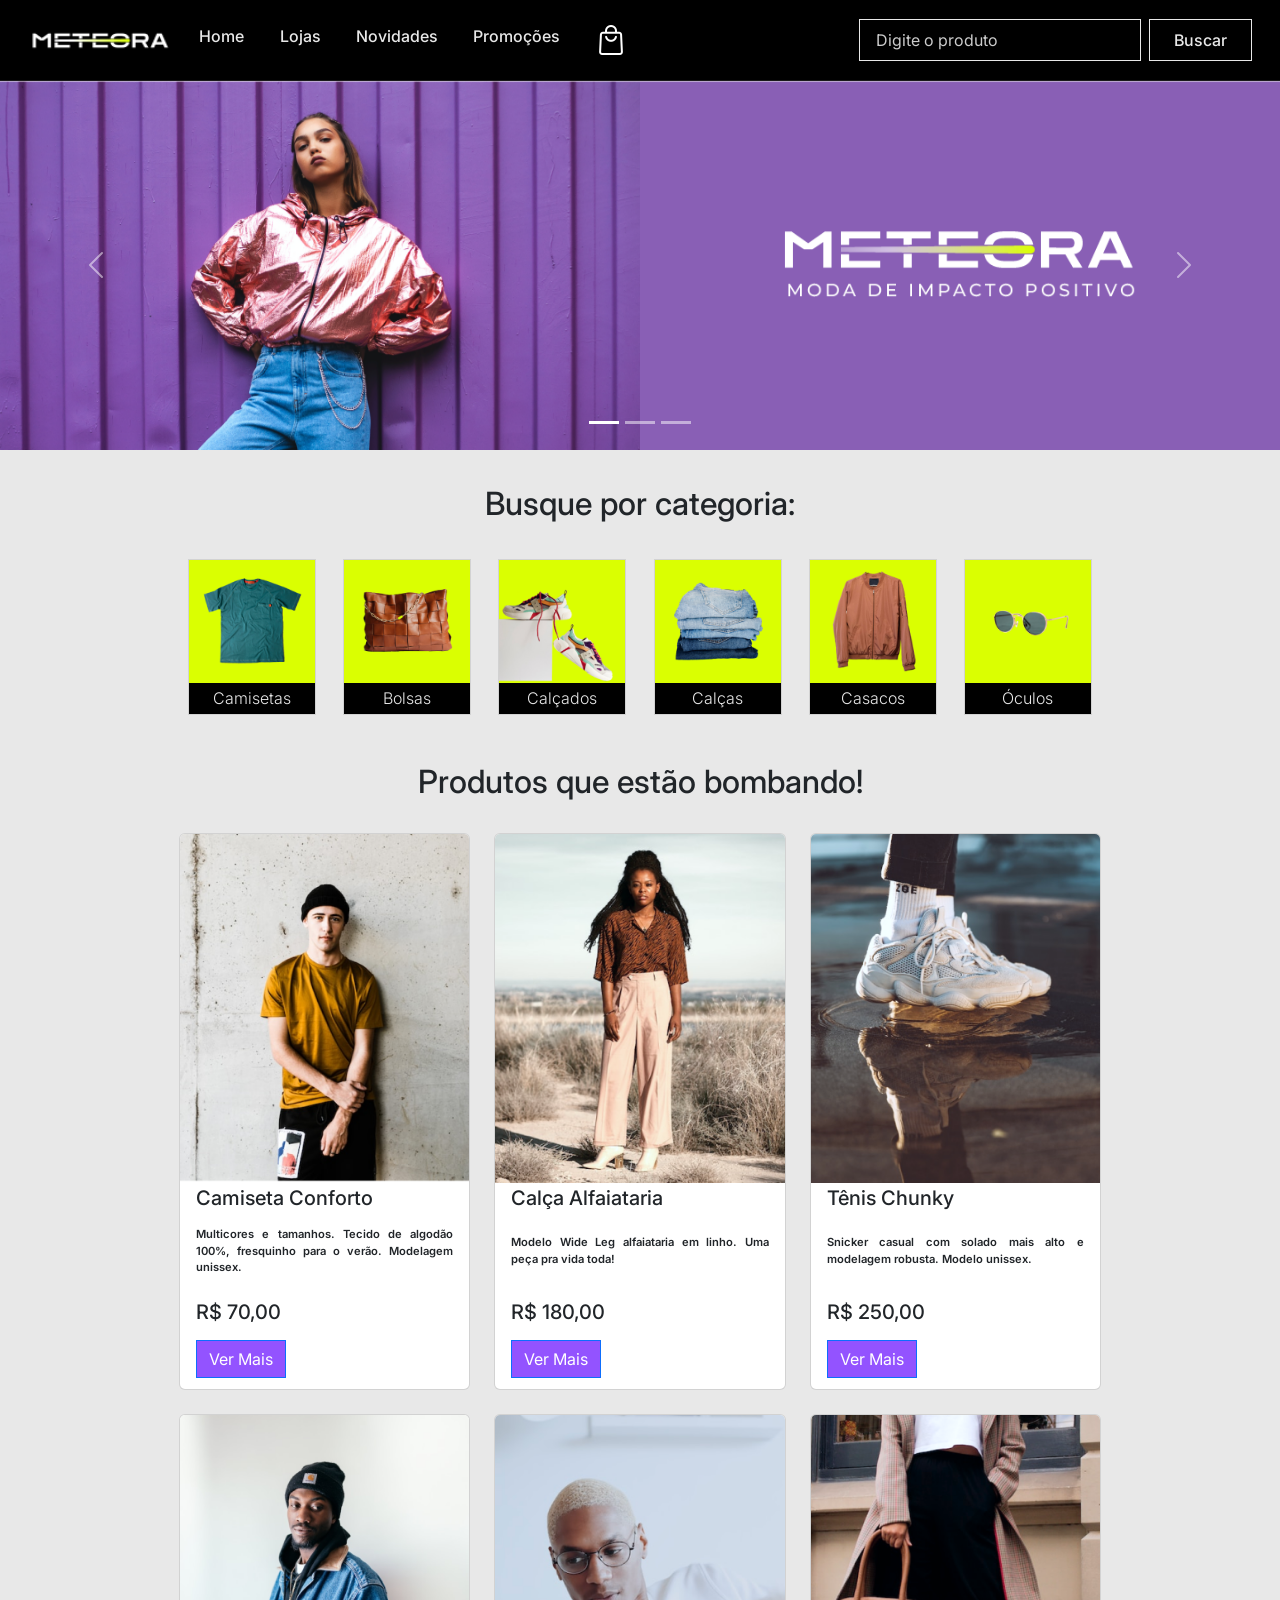
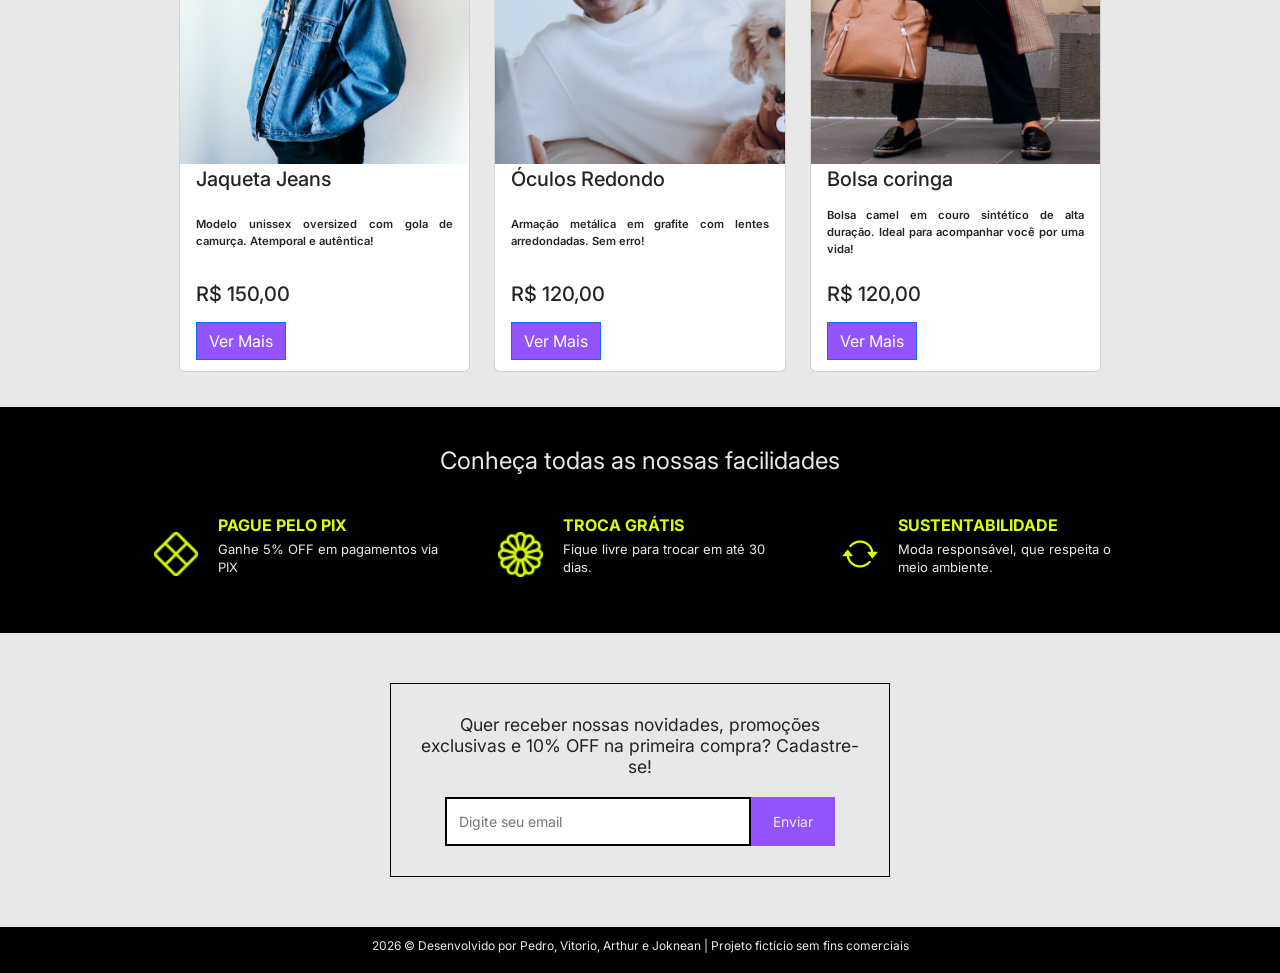
==== commit 37c69030: "UPDT main-08_Finalização Parcial  projeto Meteora" ====
--- a/index.html
+++ b/index.html
@@ -1,4 +1,4 @@
-<!doctype html>
+<!DOCTYPE html>
 <html lang="pt-br">
 
 <head>
@@ -15,6 +15,7 @@
     integrity="sha384-YvpcrYf0tY3lHB60NNkmXc5s9fDVZLESaAA55NDzOxhy9GkcIdslK1eN7N6jIeHz" crossorigin="anonymous"
     defer></script>
   <script src="script/modal.js" defer></script>
+  <script src="script/main.js" defer></script>
 </head>
 
 <body>
@@ -63,6 +64,10 @@
             <li class="nav-item">
               <a class="nav-link" href="#footer_Two">Promoções</a>
             </li>
+            <li class="nav-item nav-bag">
+              <a class="nav-link" href="sobre.html"><img src="assets/Desktop/Ícones/bag.png"
+                  alt="sacola de compras"></a>
+            </li>
           </ul>
 
           <form class="d-flex" role="search">
@@ -292,7 +297,7 @@
           primeira compra? Cadastre-se!
         </h3>
         <form id="form-newsletter">
-          <input id="input_value_email" placeholder="Digite seu email" type="email" required />
+          <input id="input_value_email" placeholder="Digite seu email" type="email" autocomplete="off" required />
           <button id="input_button_send" type="submit">Enviar</button>
         </form>
       </div>
@@ -442,8 +447,33 @@
                 </label>
               </div>
             </div>
-            <button class="btn-sacola">Adicionar à sacola</button>
-          </div>
+            <button type="button" class="btn-sacola">Adicionar à sacola</button>
+          </div>
+        </div>
+      </div>
+    </div>
+  </div>
+
+  <div class="modal fade" id="modalSacola" tabindex="-1" aria-labelledby="modalSacolaLabel" aria-hidden="true">
+    <div class="modal-dialog modal-dialog-centered">
+      <div class="modal-content rounded-0 border-0">
+        <div class="modal-header bg-black text-white border-0 py-3">
+          <div class="d-flex align-items-center gap-2">
+            <div class="modal-icon-check">
+              <svg width="16" height="16" viewBox="0 0 16 16" fill="none">
+                <path d="M3 8l3.5 3.5L13 5" stroke="#daff01" stroke-width="2" stroke-linecap="round"
+                  stroke-linejoin="round" />
+              </svg>
+            </div>
+            <span id="modalSacolaLabel" class="modal-titulo">Produto adicionado à sacola!</span>
+          </div>
+          <button type="button" class="btn-close btn-close-white ms-auto" data-bs-dismiss="modal"
+            aria-label="Fechar"></button>
+        </div>
+        <div class="modal-body">
+          <p class="modal-email-texto">
+            Item guardado na sacola com sucesso.
+          </p>
         </div>
       </div>
     </div>
@@ -474,6 +504,33 @@
       </div>
     </div>
   </div>
+  
+  <div class="modal fade" id="modalEmailReused" tabindex="-1" aria-labelledby="modalEmailReusedLabel"
+    aria-hidden="true">
+    <div class="modal-dialog modal-dialog-centered">
+      <div class="modal-content rounded-0 border-0">
+        <div class="modal-header bg-black text-white border-0 py-3">
+          <div class="d-flex align-items-center gap-2">
+            <div class="modal-icon-check">
+              <svg width="16" height="16" viewBox="0 0 16 16" fill="none">
+                <path d="M8 15A7 7 0 1 0 8 1a7 7 0 0 0 0 14zm0-11v4m0 3h.01" stroke="#daff01" stroke-width="2"
+                  stroke-linecap="round" stroke-linejoin="round" />
+              </svg>
+            </div>
+            <span id="modalEmailReusedLabel" class="modal-titulo">Aviso: Desconto já ativo!</span>
+          </div>
+          <button type="button" class="btn-close btn-close-white ms-auto" data-bs-dismiss="modal"
+            aria-label="Fechar"></button>
+        </div>
+        <div class="modal-body">
+          <p class="modal-email-texto">
+            Este e-mail já foi cadastrado anteriormente nesta sessão e o desconto de 10% já está aplicado nos produtos
+            do catálogo.
+          </p>
+        </div>
+      </div>
+    </div>
+  </div>
 </body>
 
 </html>
